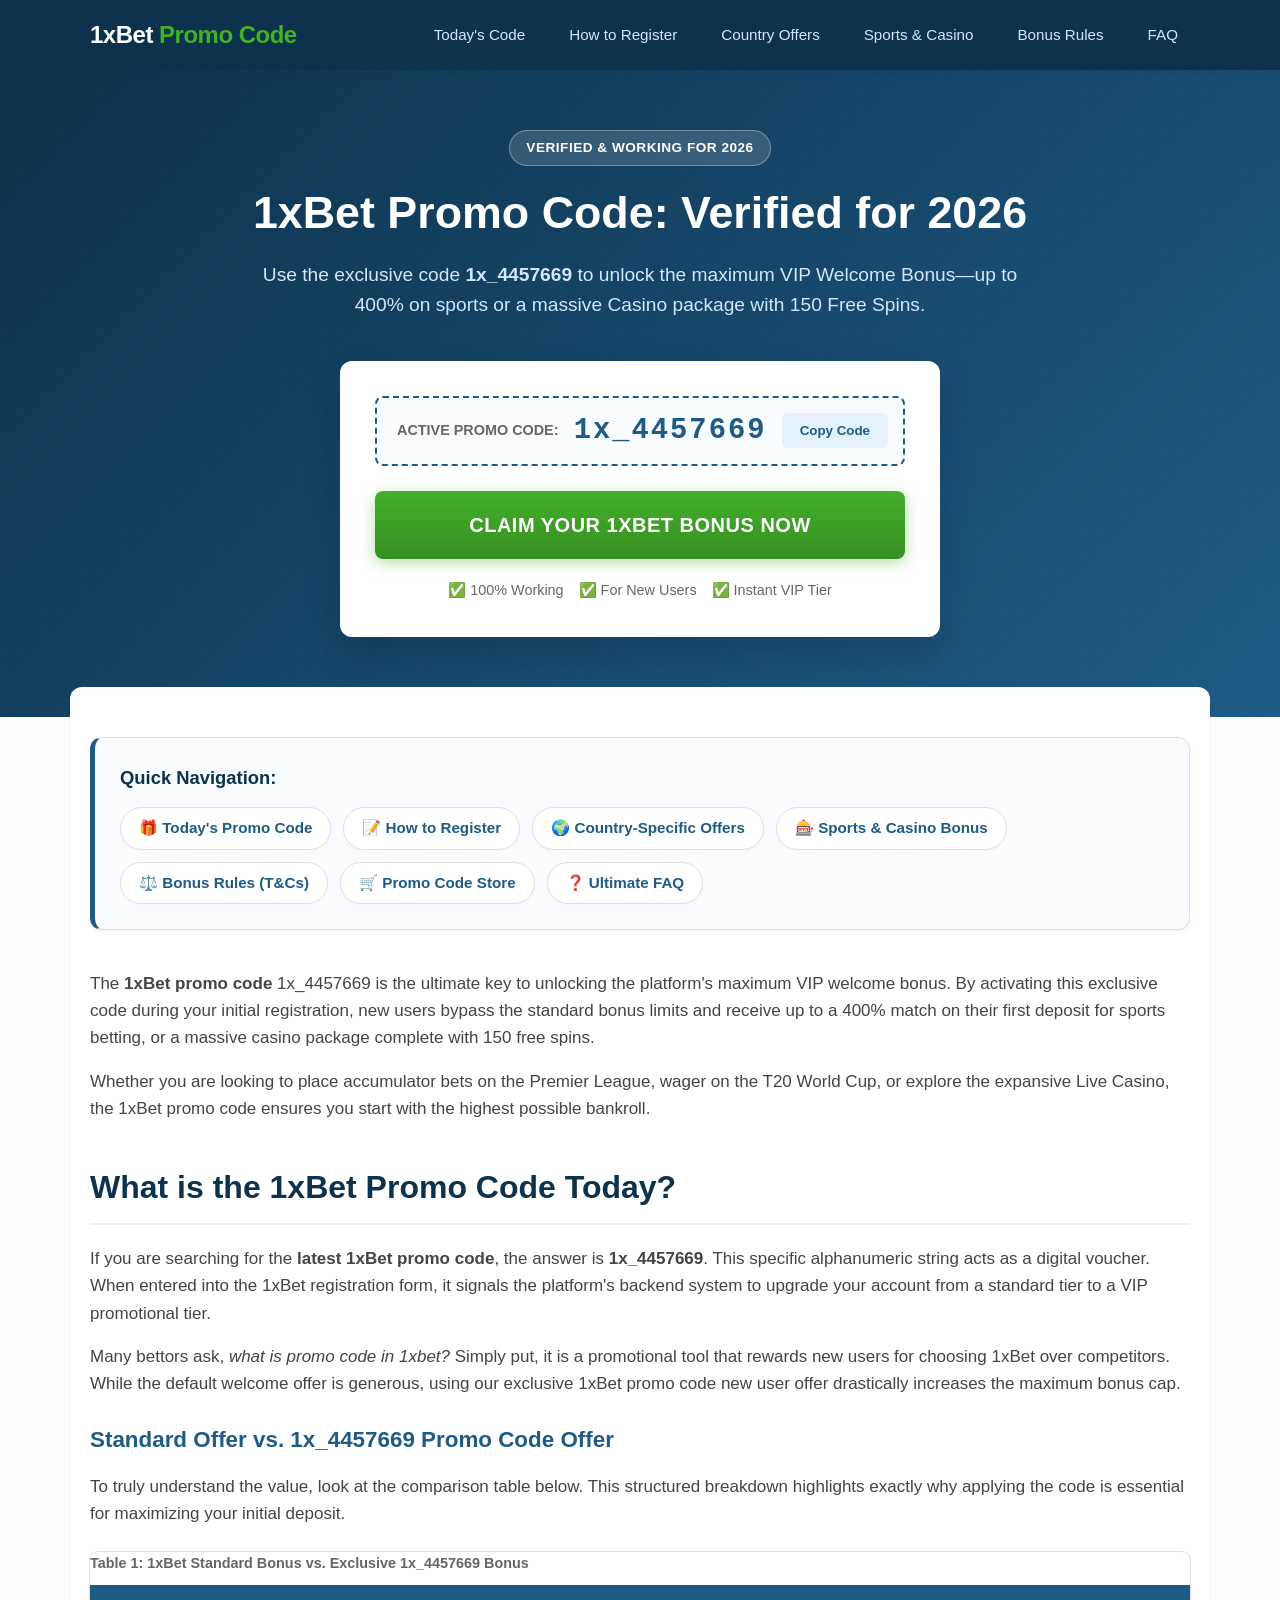
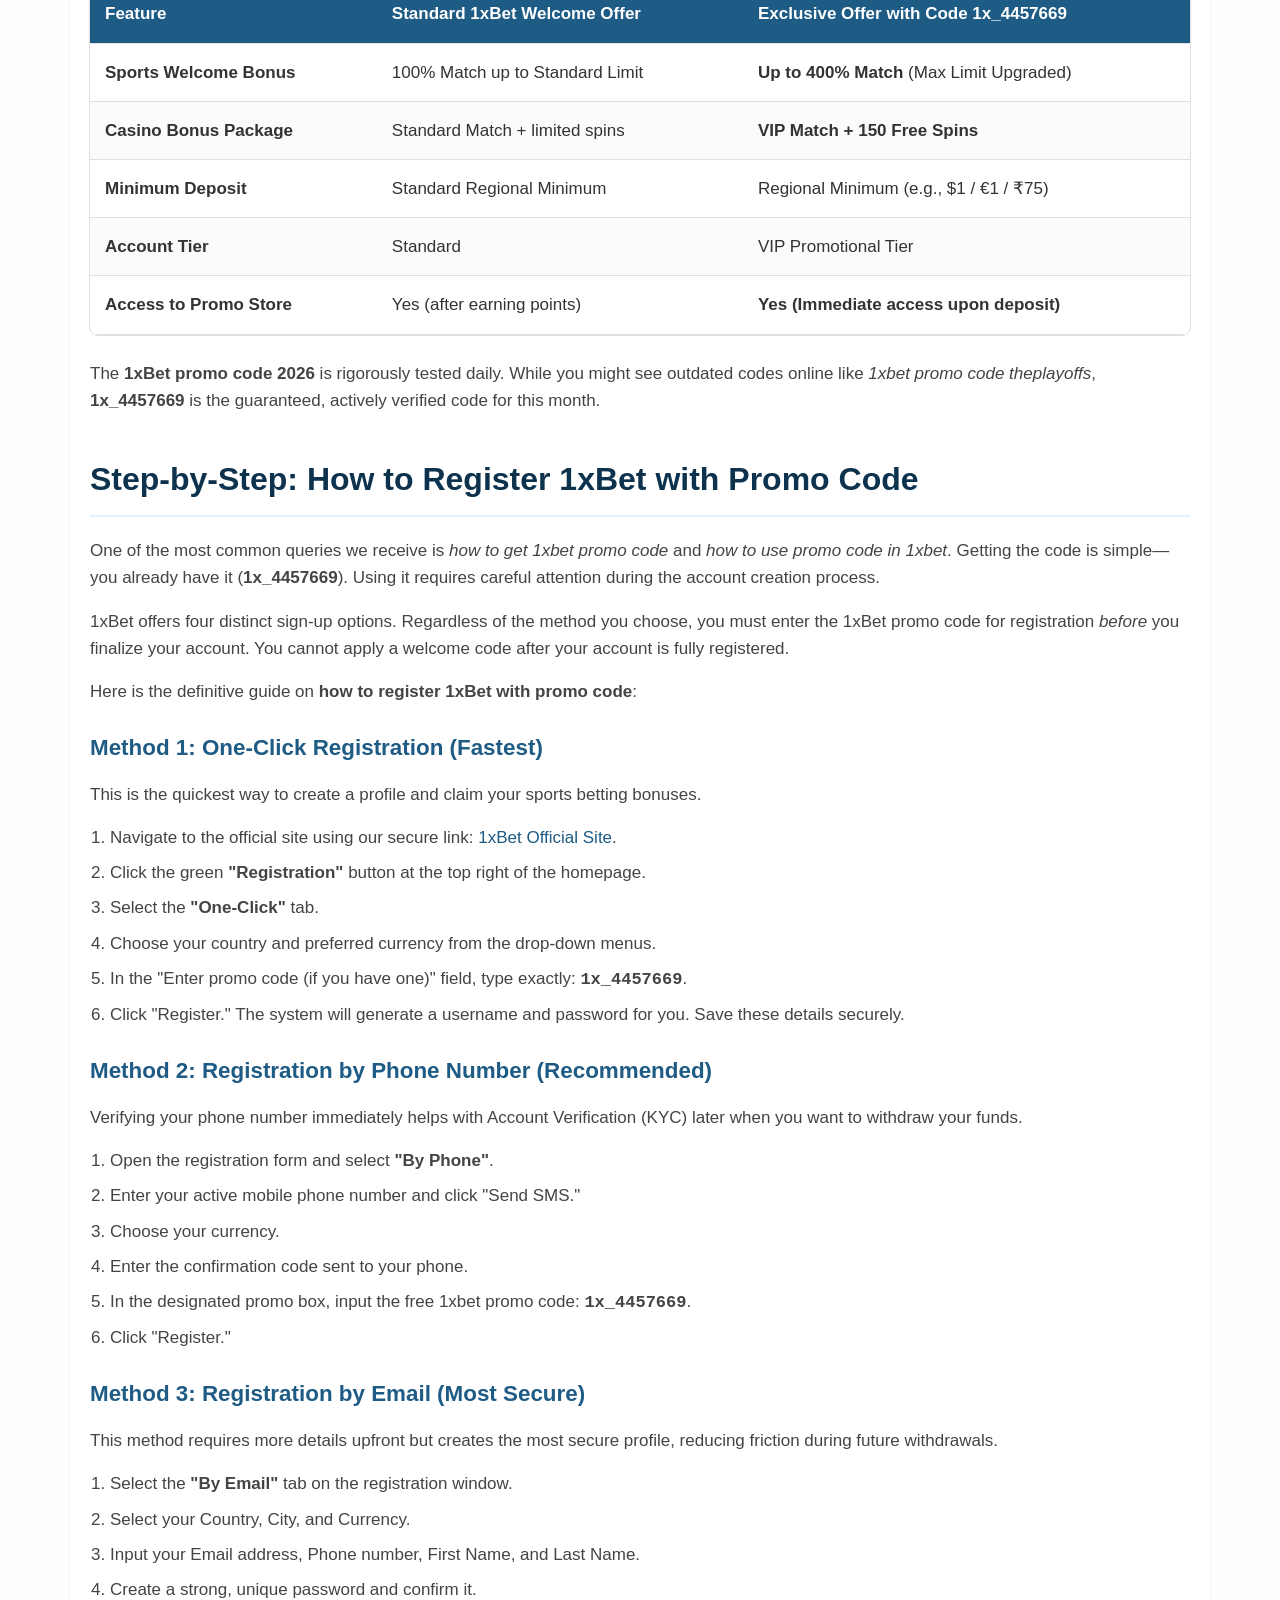
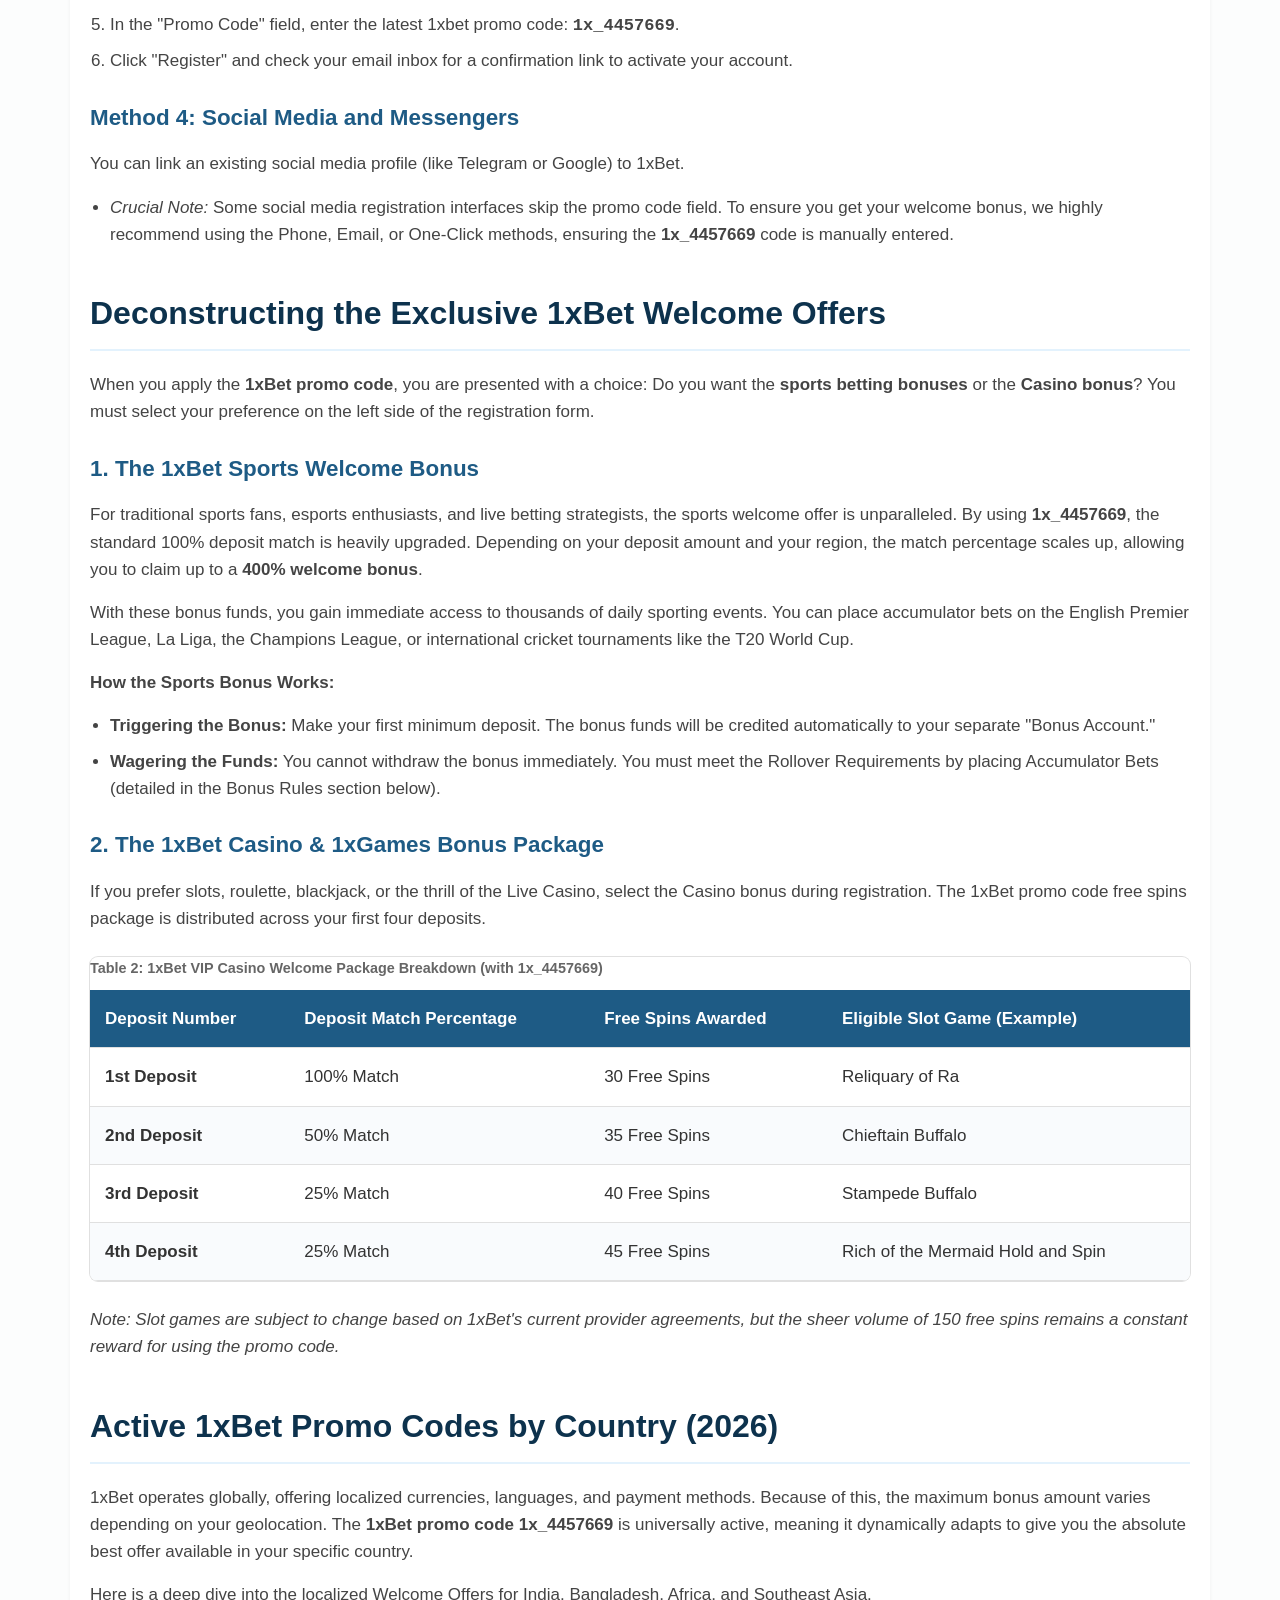
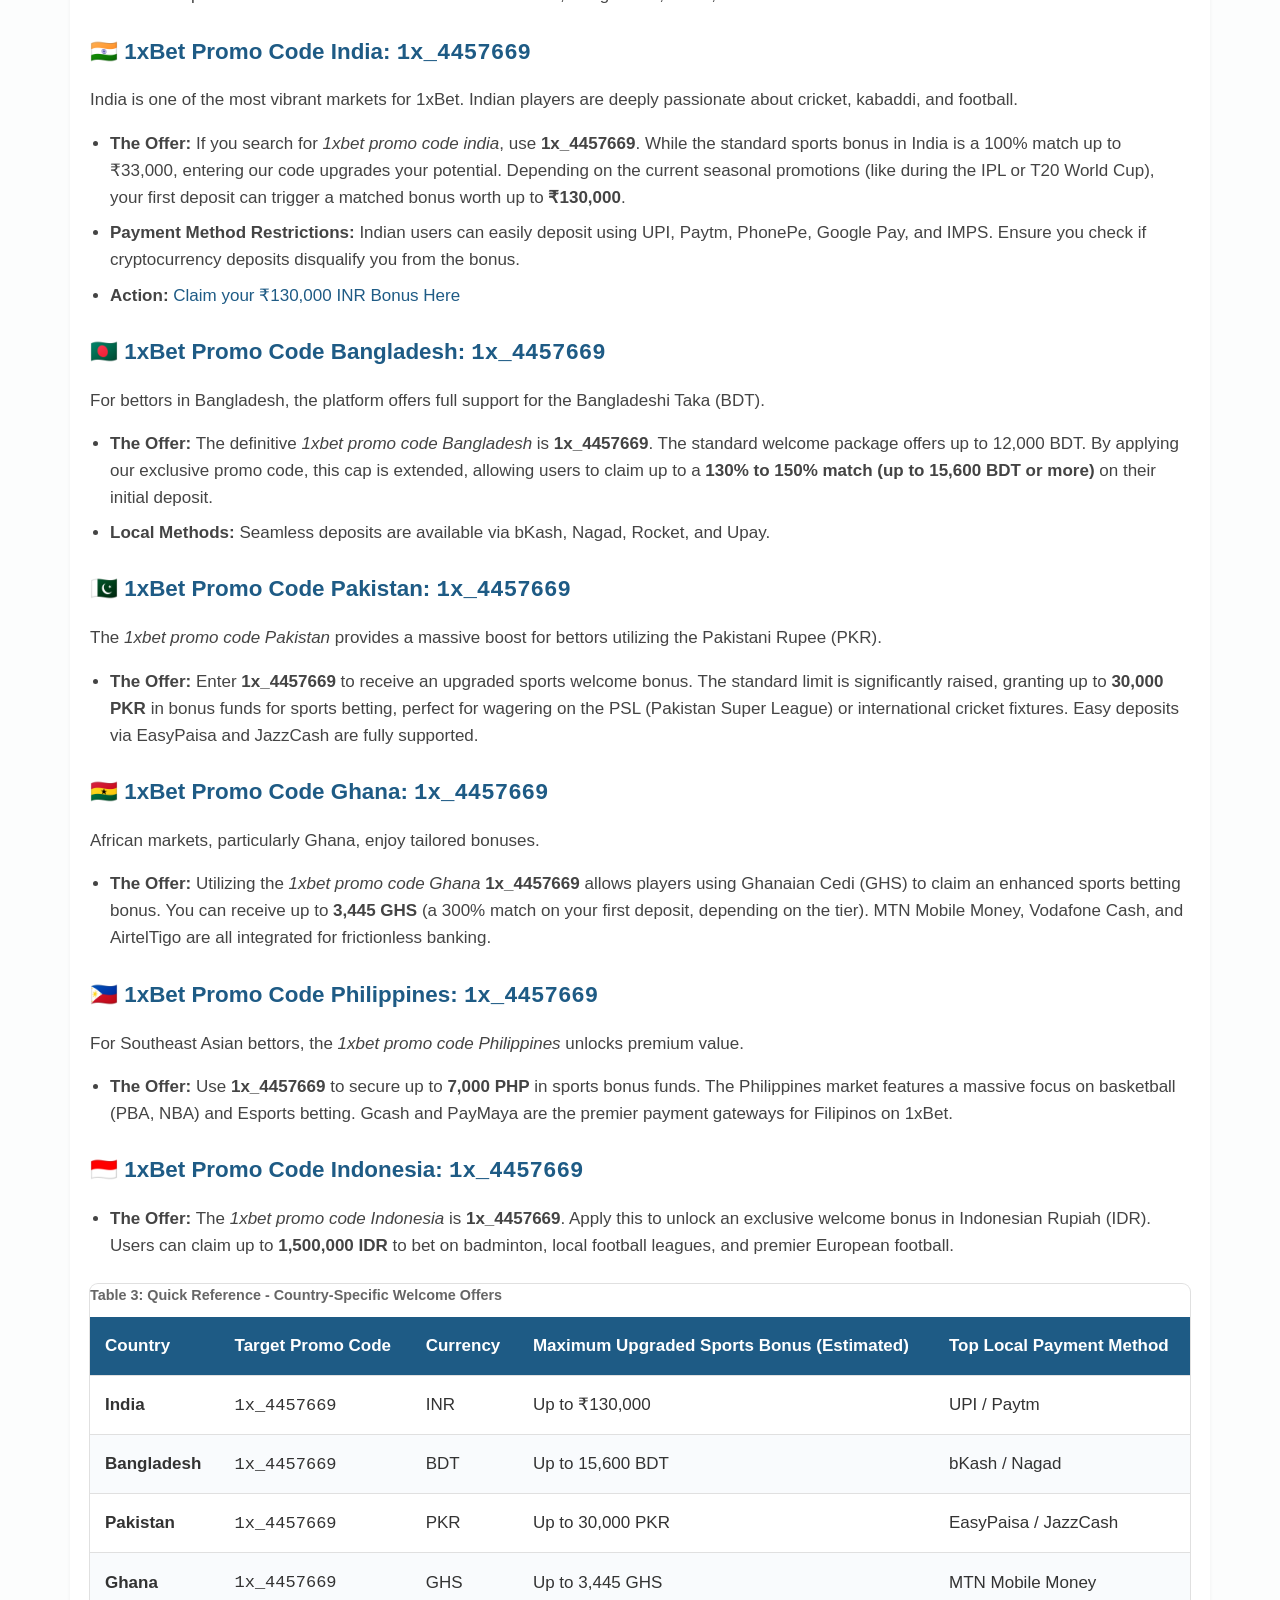
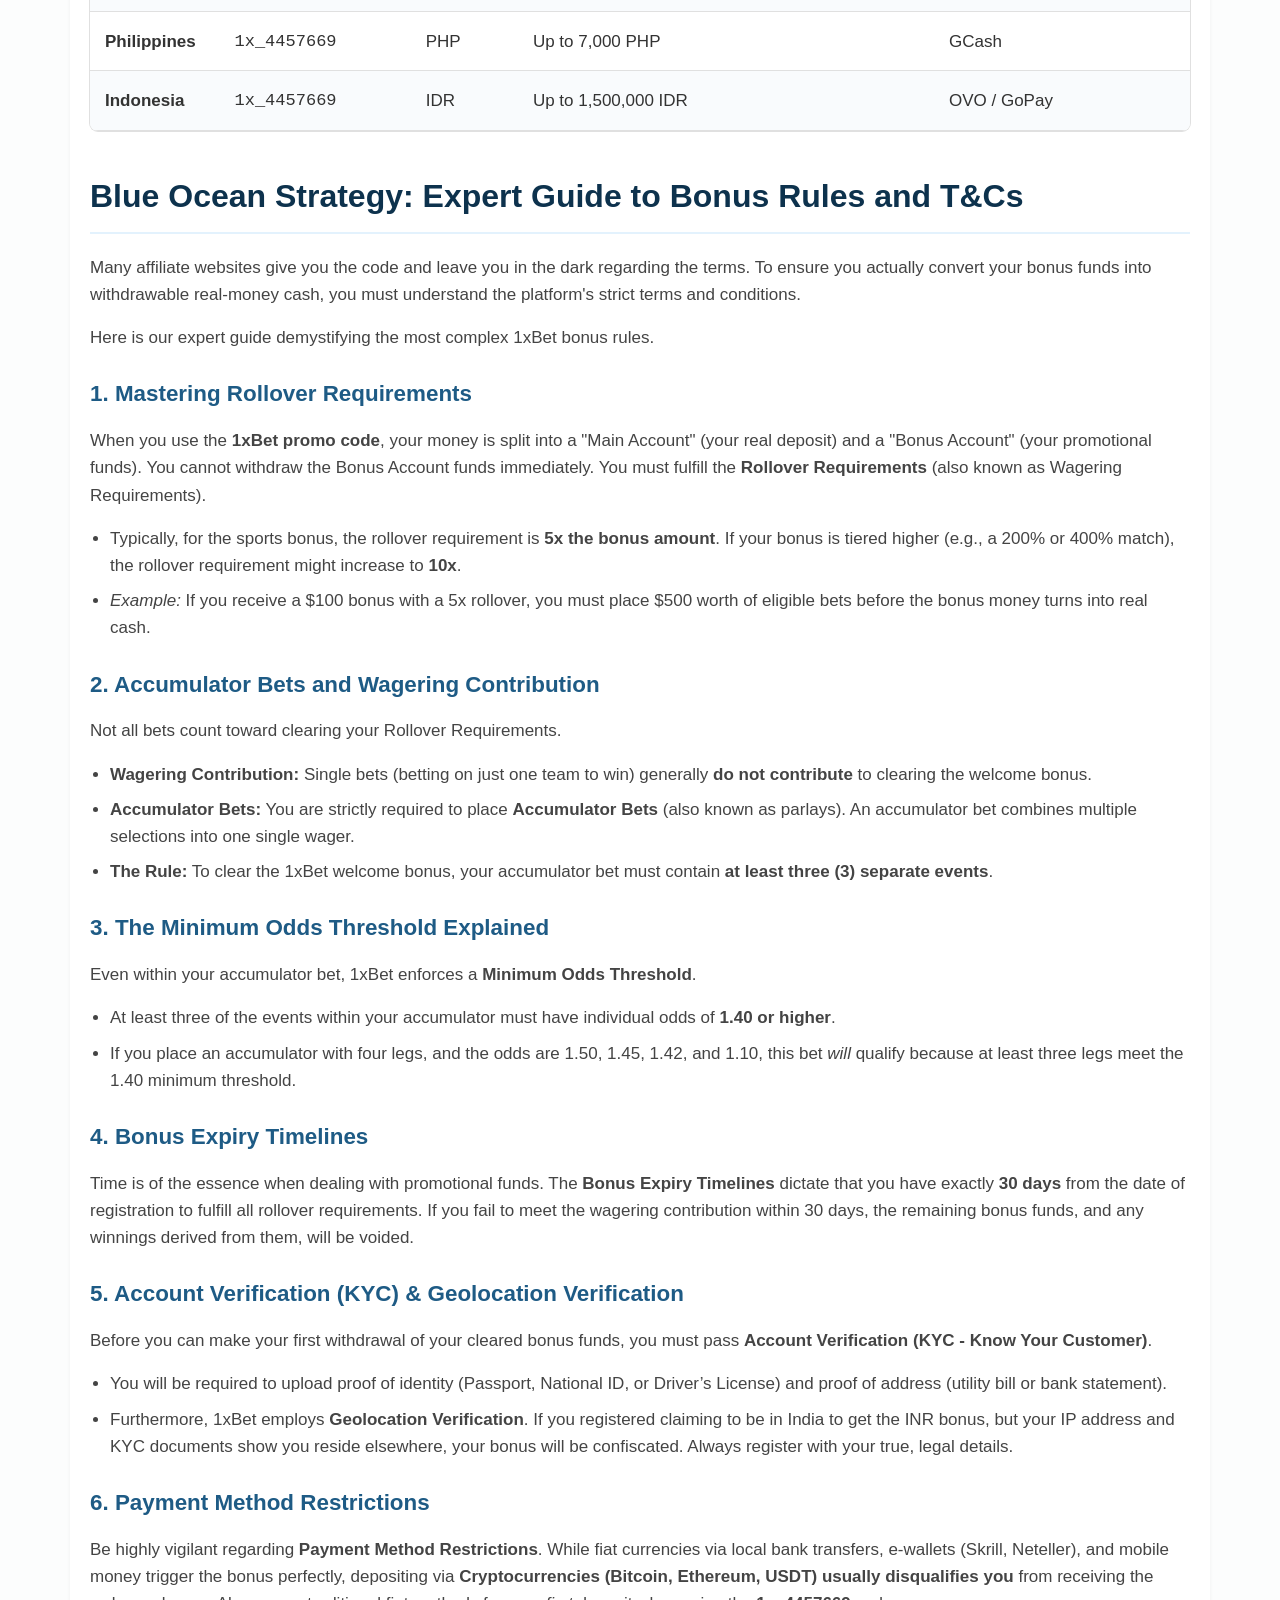
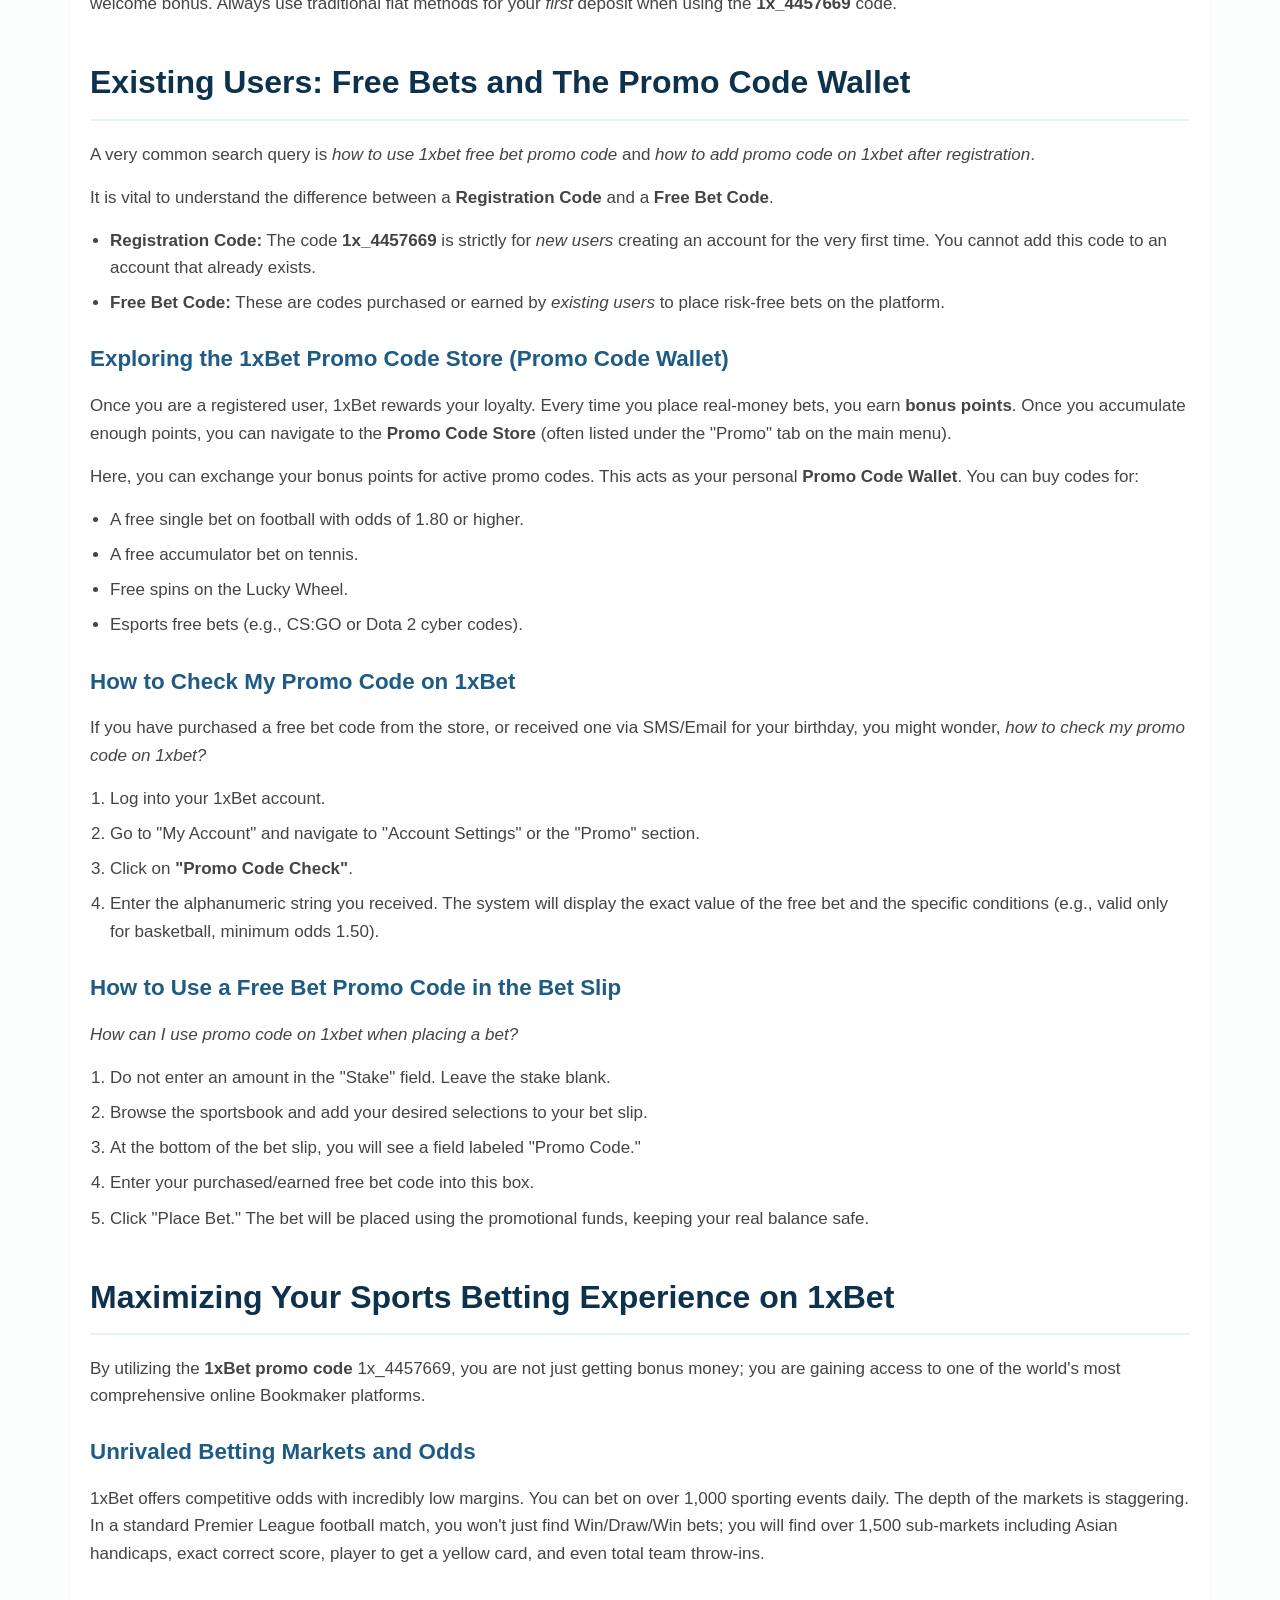
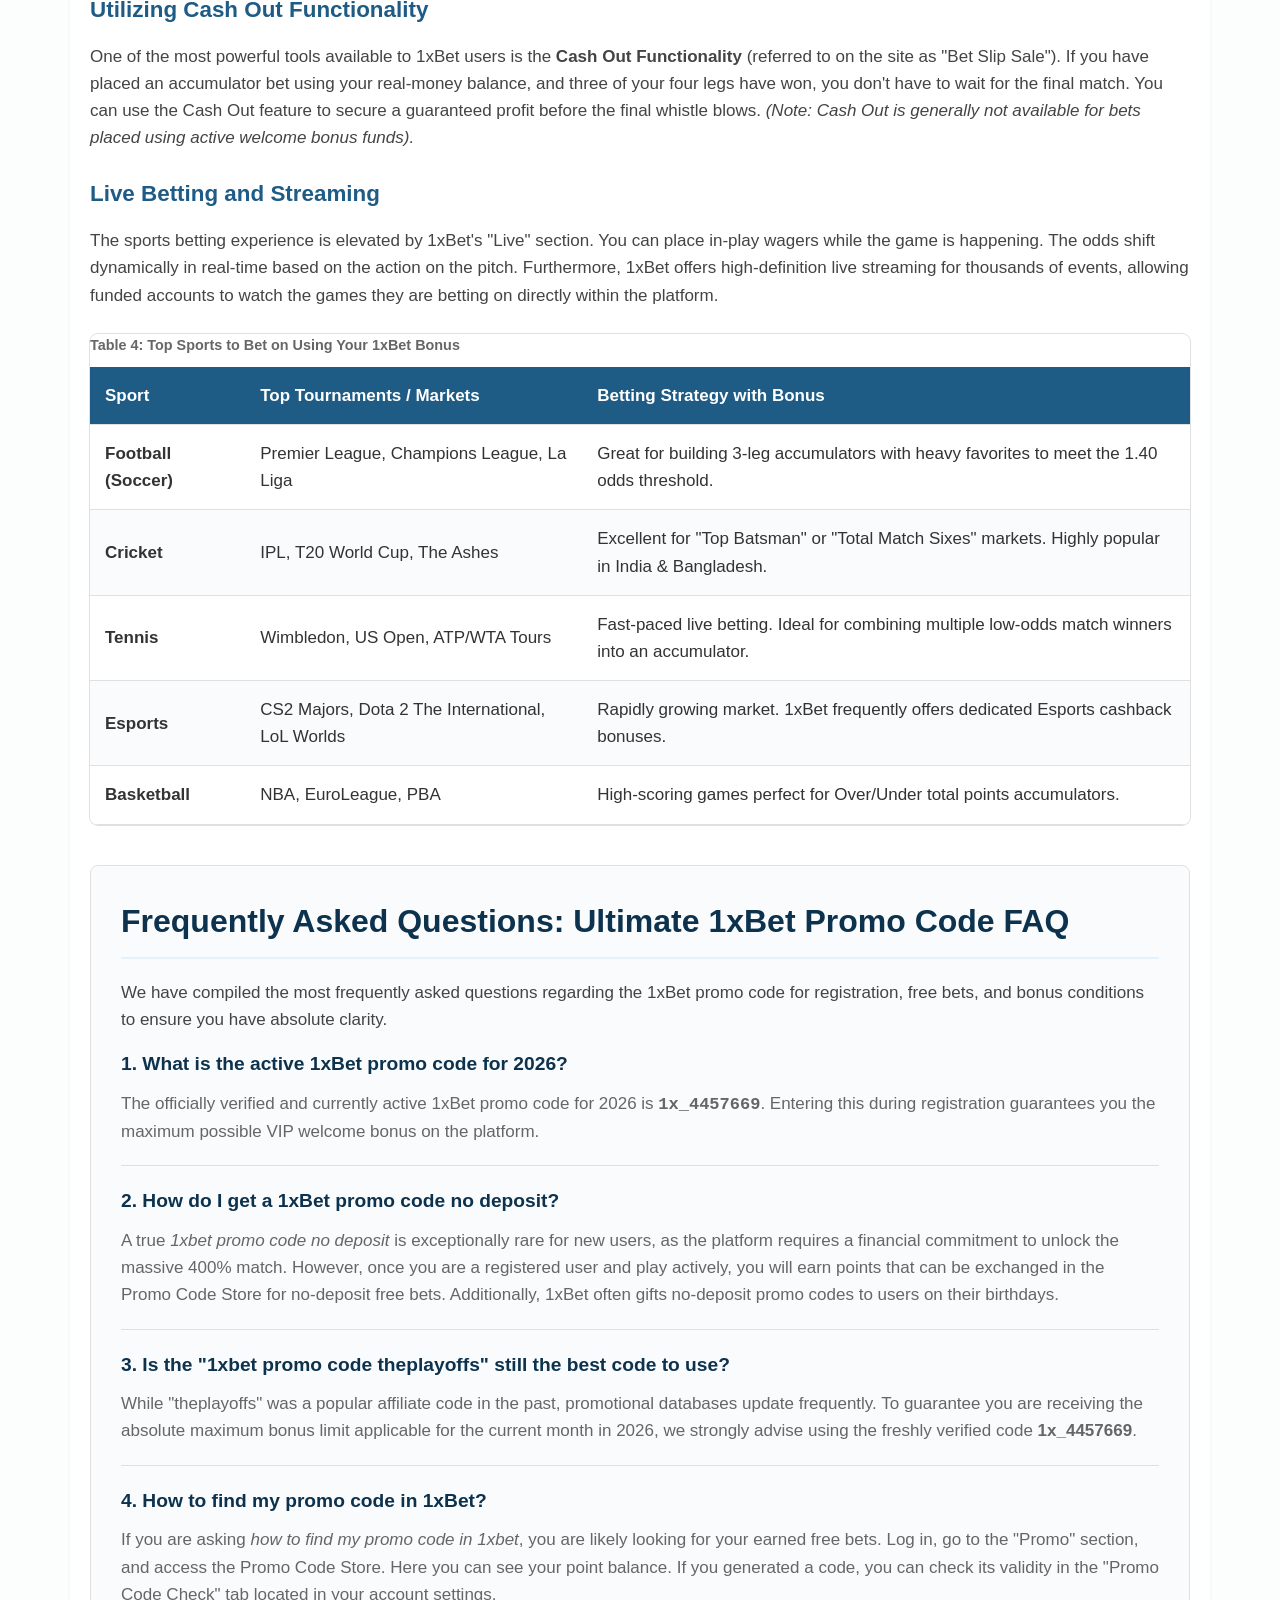
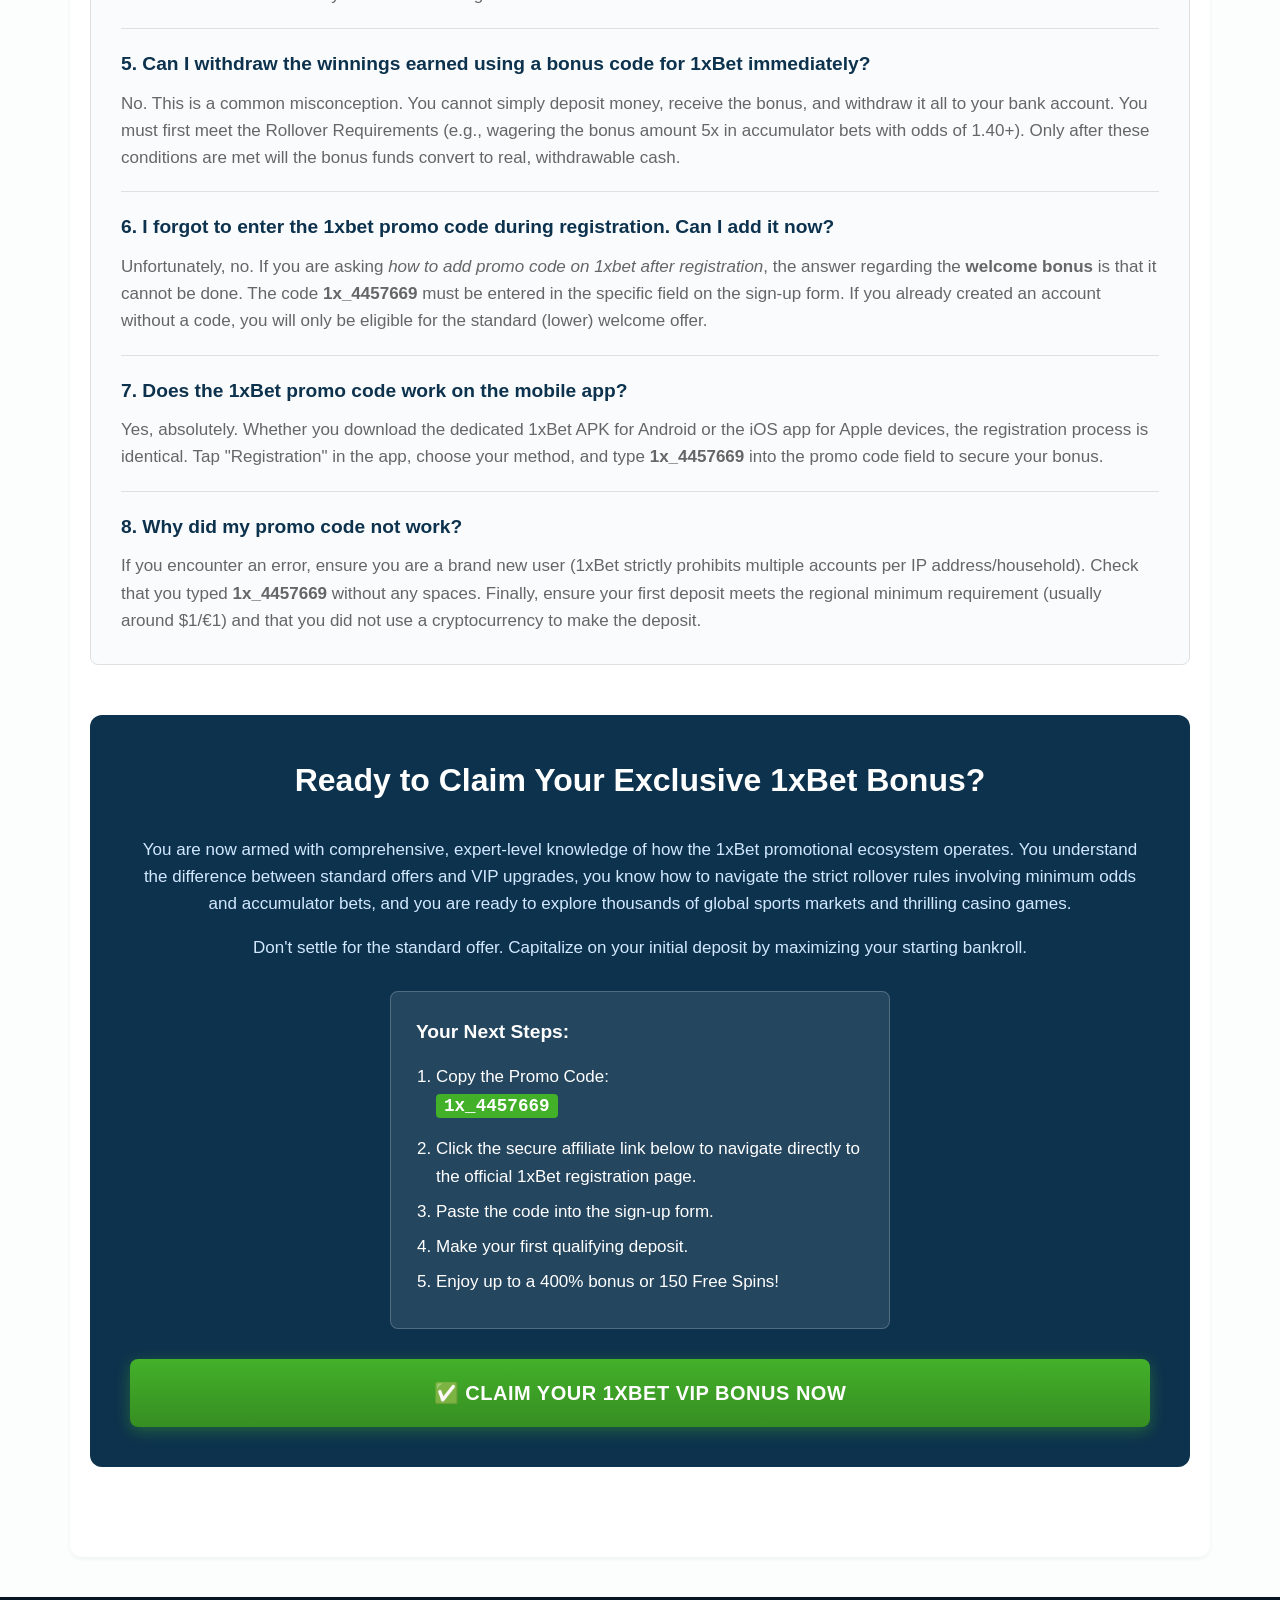
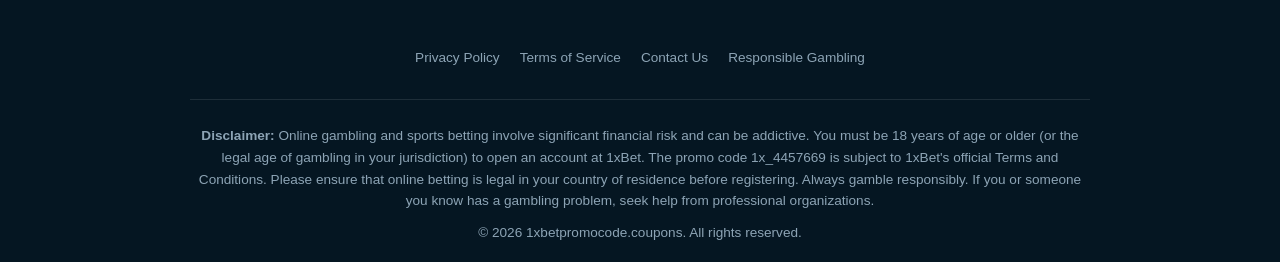
==== index.html @ 717c23b3 "Update index.html" ====
<!DOCTYPE html>
<html lang="en">
<head>
    <meta charset="UTF-8">
    <meta name="viewport" content="width=device-width, initial-scale=1.0">
    <title>1xBet Promo Code 2026: Use 1x_4457669 for Exclusive 400% Welcome Bonus</title>
    <meta name="description" content="Activate the official 1xBet promo code 1x_4457669 for a guaranteed VIP welcome bonus in 2026. Get up to a 400% match on sports betting and 150 free spins for casino. Learn how to register and claim your free bets today!">
    <link rel="canonical" href="https://1xbetpromocode.coupons/">
    <link rel="icon" type="image/png" sizes="96x96" href="/1x-favicon.png">
    <!-- Link to external stylesheet (You will generate this in the next prompt) -->
    <link rel="stylesheet" href="style.css">
</head>
<body>

    <!-- STICKY HEADER FOR SITELINKS SEO -->
		<header id="site-header" class="header">
			<div class="container header-container">
				<div class="logo">
					<a href="/">1xBet<span> Promo Code</span></a>
				</div>
				
				<!-- Hamburger Menu Button -->
				<button class="menu-toggle" id="mobile-menu-btn" aria-label="Toggle navigation" aria-expanded="false">
					<span class="hamburger"></span>
				</button>

				<nav id="primary-nav" class="main-nav" aria-label="Primary Navigation">
					<ul class="nav-links" id="nav-links">
						<li><a href="#todays-promo-code">Today's Code</a></li>
						<li><a href="#how-to-register">How to Register</a></li>
						<li><a href="#country-offers">Country Offers</a></li>
						<li><a href="#bonus-breakdown">Sports & Casino</a></li>
						<li><a href="#bonus-rules">Bonus Rules</a></li>
						<li><a href="#faq">FAQ</a></li>
					</ul>
				</nav>
			</div>
		</header>

    <main id="main-content">
        
        <!-- HIGH CONVERTING HERO SECTION -->
        <section id="hero" class="hero-section">
            <div class="container hero-container">
                <div class="hero-content">
                    <span class="trust-badge">Verified & Working for 2026</span>
                    <h1 class="hero-title">1xBet Promo Code: Verified for 2026</h1>
                    <p class="hero-subtitle">Use the exclusive code <strong>1x_4457669</strong> to unlock the maximum VIP Welcome Bonus—up to 400% on sports or a massive Casino package with 150 Free Spins.</p>
                    
                    <div class="conversion-box">
                        <div class="promo-code-display">
                            <span class="code-label">Active Promo Code:</span>
                            <strong id="promoCode" class="the-code">1x_4457669</strong>
                            <button id="copyBtn" class="copy-btn" aria-label="Copy promo code to clipboard">Copy Code</button>
                        </div>
                        
                        <a href="https://refpa14435.com/L?tag=d_5352384m_1599c_&site=5352384&ad=1599" target="_blank" rel="sponsored nofollow noopener" class="primary-cta">
                            Claim Your 1xBet Bonus Now
                        </a>
                        
                        <div class="trust-signals">
                            <span>✅ 100% Working</span>
                            <span>✅ For New Users</span>
                            <span>✅ Instant VIP Tier</span>
                        </div>
                    </div>
                </div>
            </div>
        </section>

        <!-- MAIN ARTICLE WRAPPER (FULL 4000+ WORD CONTENT) -->
        <article class="main-article container">
            
            <div class="quick-nav-box">
			<strong class="quick-nav-title">Quick Navigation:</strong>
			<div class="quick-nav-links">
				<a href="#todays-promo-code">🎁 Today's Promo Code</a>
				<a href="#how-to-register">📝 How to Register</a>
				<a href="#country-offers">🌍 Country-Specific Offers</a>
				<a href="#bonus-breakdown">🎰 Sports & Casino Bonus</a>
				<a href="#bonus-rules">⚖️ Bonus Rules (T&Cs)</a>
				<a href="#promo-store">🛒 Promo Code Store</a>
				<a href="#faq">❓ Ultimate FAQ</a>
			</div>
		</div>

            <section class="content-section">
                <p>The <strong>1xBet promo code</strong> 1x_4457669 is the ultimate key to unlocking the platform's maximum VIP welcome bonus. By activating this exclusive code during your initial registration, new users bypass the standard bonus limits and receive up to a 400% match on their first deposit for sports betting, or a massive casino package complete with 150 free spins.</p>
                <p>Whether you are looking to place accumulator bets on the Premier League, wager on the T20 World Cup, or explore the expansive Live Casino, the 1xBet promo code ensures you start with the highest possible bankroll.</p>
            </section>

            <section id="todays-promo-code" class="content-section">
                <h2>What is the 1xBet Promo Code Today?</h2>
                <p>If you are searching for the <strong>latest 1xBet promo code</strong>, the answer is <strong>1x_4457669</strong>. This specific alphanumeric string acts as a digital voucher. When entered into the 1xBet registration form, it signals the platform's backend system to upgrade your account from a standard tier to a VIP promotional tier.</p>
                <p>Many bettors ask, <em>what is promo code in 1xbet?</em> Simply put, it is a promotional tool that rewards new users for choosing 1xBet over competitors. While the default welcome offer is generous, using our exclusive 1xBet promo code new user offer drastically increases the maximum bonus cap.</p>

                <h3>Standard Offer vs. 1x_4457669 Promo Code Offer</h3>
                <p>To truly understand the value, look at the comparison table below. This structured breakdown highlights exactly why applying the code is essential for maximizing your initial deposit.</p>

                <div class="table-responsive">
                    <table class="seo-table">
                        <caption>Table 1: 1xBet Standard Bonus vs. Exclusive 1x_4457669 Bonus</caption>
                        <thead>
                            <tr>
                                <th scope="col">Feature</th>
                                <th scope="col">Standard 1xBet Welcome Offer</th>
                                <th scope="col">Exclusive Offer with Code <strong>1x_4457669</strong></th>
                            </tr>
                        </thead>
                        <tbody>
                            <tr>
                                <td><strong>Sports Welcome Bonus</strong></td>
                                <td>100% Match up to Standard Limit</td>
                                <td><strong>Up to 400% Match</strong> (Max Limit Upgraded)</td>
                            </tr>
                            <tr>
                                <td><strong>Casino Bonus Package</strong></td>
                                <td>Standard Match + limited spins</td>
                                <td><strong>VIP Match + 150 Free Spins</strong></td>
                            </tr>
                            <tr>
                                <td><strong>Minimum Deposit</strong></td>
                                <td>Standard Regional Minimum</td>
                                <td>Regional Minimum (e.g., $1 / €1 / ₹75)</td>
                            </tr>
                            <tr>
                                <td><strong>Account Tier</strong></td>
                                <td>Standard</td>
                                <td>VIP Promotional Tier</td>
                            </tr>
                            <tr>
                                <td><strong>Access to Promo Store</strong></td>
                                <td>Yes (after earning points)</td>
                                <td><strong>Yes (Immediate access upon deposit)</strong></td>
                            </tr>
                        </tbody>
                    </table>
                </div>

                <p>The <strong>1xBet promo code 2026</strong> is rigorously tested daily. While you might see outdated codes online like <em>1xbet promo code theplayoffs</em>, <strong>1x_4457669</strong> is the guaranteed, actively verified code for this month.</p>
            </section>

            <section id="how-to-register" class="content-section">
                <h2>Step-by-Step: How to Register 1xBet with Promo Code</h2>
                <p>One of the most common queries we receive is <em>how to get 1xbet promo code</em> and <em>how to use promo code in 1xbet</em>. Getting the code is simple—you already have it (<strong>1x_4457669</strong>). Using it requires careful attention during the account creation process.</p>
                <p>1xBet offers four distinct sign-up options. Regardless of the method you choose, you must enter the 1xBet promo code for registration <em>before</em> you finalize your account. You cannot apply a welcome code after your account is fully registered.</p>
                <p>Here is the definitive guide on <strong>how to register 1xBet with promo code</strong>:</p>

                <h3>Method 1: One-Click Registration (Fastest)</h3>
                <p>This is the quickest way to create a profile and claim your sports betting bonuses.</p>
                <ol class="step-list">
                    <li>Navigate to the official site using our secure link: <a href="https://refpa14435.com/L?tag=d_5352384m_1599c_&site=5352384&ad=1599" target="_blank" rel="sponsored nofollow noopener">1xBet Official Site</a>.</li>
                    <li>Click the green <strong>"Registration"</strong> button at the top right of the homepage.</li>
                    <li>Select the <strong>"One-Click"</strong> tab.</li>
                    <li>Choose your country and preferred currency from the drop-down menus.</li>
                    <li>In the "Enter promo code (if you have one)" field, type exactly: <strong><code>1x_4457669</code></strong>.</li>
                    <li>Click "Register." The system will generate a username and password for you. Save these details securely.</li>
                </ol>

                <h3>Method 2: Registration by Phone Number (Recommended)</h3>
                <p>Verifying your phone number immediately helps with Account Verification (KYC) later when you want to withdraw your funds.</p>
                <ol class="step-list">
                    <li>Open the registration form and select <strong>"By Phone"</strong>.</li>
                    <li>Enter your active mobile phone number and click "Send SMS."</li>
                    <li>Choose your currency.</li>
                    <li>Enter the confirmation code sent to your phone.</li>
                    <li>In the designated promo box, input the free 1xbet promo code: <strong><code>1x_4457669</code></strong>.</li>
                    <li>Click "Register."</li>
                </ol>

                <h3>Method 3: Registration by Email (Most Secure)</h3>
                <p>This method requires more details upfront but creates the most secure profile, reducing friction during future withdrawals.</p>
                <ol class="step-list">
                    <li>Select the <strong>"By Email"</strong> tab on the registration window.</li>
                    <li>Select your Country, City, and Currency.</li>
                    <li>Input your Email address, Phone number, First Name, and Last Name.</li>
                    <li>Create a strong, unique password and confirm it.</li>
                    <li>In the "Promo Code" field, enter the latest 1xbet promo code: <strong><code>1x_4457669</code></strong>.</li>
                    <li>Click "Register" and check your email inbox for a confirmation link to activate your account.</li>
                </ol>

                <h3>Method 4: Social Media and Messengers</h3>
                <p>You can link an existing social media profile (like Telegram or Google) to 1xBet.</p>
                <ul>
                    <li><em>Crucial Note:</em> Some social media registration interfaces skip the promo code field. To ensure you get your welcome bonus, we highly recommend using the Phone, Email, or One-Click methods, ensuring the <strong>1x_4457669</strong> code is manually entered.</li>
                </ul>
            </section>

            <section id="bonus-breakdown" class="content-section">
                <h2>Deconstructing the Exclusive 1xBet Welcome Offers</h2>
                <p>When you apply the <strong>1xBet promo code</strong>, you are presented with a choice: Do you want the <strong>sports betting bonuses</strong> or the <strong>Casino bonus</strong>? You must select your preference on the left side of the registration form.</p>

                <h3>1. The 1xBet Sports Welcome Bonus</h3>
                <p>For traditional sports fans, esports enthusiasts, and live betting strategists, the sports welcome offer is unparalleled. By using <strong>1x_4457669</strong>, the standard 100% deposit match is heavily upgraded. Depending on your deposit amount and your region, the match percentage scales up, allowing you to claim up to a <strong>400% welcome bonus</strong>.</p>
                <p>With these bonus funds, you gain immediate access to thousands of daily sporting events. You can place accumulator bets on the English Premier League, La Liga, the Champions League, or international cricket tournaments like the T20 World Cup.</p>
                
                <p><strong>How the Sports Bonus Works:</strong></p>
                <ul>
                    <li><strong>Triggering the Bonus:</strong> Make your first minimum deposit. The bonus funds will be credited automatically to your separate "Bonus Account."</li>
                    <li><strong>Wagering the Funds:</strong> You cannot withdraw the bonus immediately. You must meet the Rollover Requirements by placing Accumulator Bets (detailed in the Bonus Rules section below).</li>
                </ul>

                <h3>2. The 1xBet Casino & 1xGames Bonus Package</h3>
                <p>If you prefer slots, roulette, blackjack, or the thrill of the Live Casino, select the Casino bonus during registration. The 1xBet promo code free spins package is distributed across your first four deposits.</p>

                <div class="table-responsive">
                    <table class="seo-table">
                        <caption>Table 2: 1xBet VIP Casino Welcome Package Breakdown (with 1x_4457669)</caption>
                        <thead>
                            <tr>
                                <th scope="col">Deposit Number</th>
                                <th scope="col">Deposit Match Percentage</th>
                                <th scope="col">Free Spins Awarded</th>
                                <th scope="col">Eligible Slot Game (Example)</th>
                            </tr>
                        </thead>
                        <tbody>
                            <tr>
                                <td><strong>1st Deposit</strong></td>
                                <td>100% Match</td>
                                <td>30 Free Spins</td>
                                <td>Reliquary of Ra</td>
                            </tr>
                            <tr>
                                <td><strong>2nd Deposit</strong></td>
                                <td>50% Match</td>
                                <td>35 Free Spins</td>
                                <td>Chieftain Buffalo</td>
                            </tr>
                            <tr>
                                <td><strong>3rd Deposit</strong></td>
                                <td>25% Match</td>
                                <td>40 Free Spins</td>
                                <td>Stampede Buffalo</td>
                            </tr>
                            <tr>
                                <td><strong>4th Deposit</strong></td>
                                <td>25% Match</td>
                                <td>45 Free Spins</td>
                                <td>Rich of the Mermaid Hold and Spin</td>
                            </tr>
                        </tbody>
                    </table>
                </div>
                <p><em>Note: Slot games are subject to change based on 1xBet's current provider agreements, but the sheer volume of 150 free spins remains a constant reward for using the promo code.</em></p>
            </section>

            <section id="country-offers" class="content-section">
                <h2>Active 1xBet Promo Codes by Country (2026)</h2>
                <p>1xBet operates globally, offering localized currencies, languages, and payment methods. Because of this, the maximum bonus amount varies depending on your geolocation. The <strong>1xBet promo code</strong> <strong>1x_4457669</strong> is universally active, meaning it dynamically adapts to give you the absolute best offer available in your specific country.</p>
                <p>Here is a deep dive into the localized Welcome Offers for India, Bangladesh, Africa, and Southeast Asia.</p>

                <h3>🇮🇳 1xBet Promo Code India: <code>1x_4457669</code></h3>
                <p>India is one of the most vibrant markets for 1xBet. Indian players are deeply passionate about cricket, kabaddi, and football.</p>
                <ul>
                    <li><strong>The Offer:</strong> If you search for <em>1xbet promo code india</em>, use <strong>1x_4457669</strong>. While the standard sports bonus in India is a 100% match up to ₹33,000, entering our code upgrades your potential. Depending on the current seasonal promotions (like during the IPL or T20 World Cup), your first deposit can trigger a matched bonus worth up to <strong>₹130,000</strong>.</li>
                    <li><strong>Payment Method Restrictions:</strong> Indian users can easily deposit using UPI, Paytm, PhonePe, Google Pay, and IMPS. Ensure you check if cryptocurrency deposits disqualify you from the bonus.</li>
                    <li><strong>Action:</strong> <a href="https://refpa14435.com/L?tag=d_5352384m_1599c_&site=5352384&ad=1599" target="_blank" rel="sponsored nofollow noopener">Claim your ₹130,000 INR Bonus Here</a></li>
                </ul>

                <h3>🇧🇩 1xBet Promo Code Bangladesh: <code>1x_4457669</code></h3>
                <p>For bettors in Bangladesh, the platform offers full support for the Bangladeshi Taka (BDT).</p>
                <ul>
                    <li><strong>The Offer:</strong> The definitive <em>1xbet promo code Bangladesh</em> is <strong>1x_4457669</strong>. The standard welcome package offers up to 12,000 BDT. By applying our exclusive promo code, this cap is extended, allowing users to claim up to a <strong>130% to 150% match (up to 15,600 BDT or more)</strong> on their initial deposit.</li>
                    <li><strong>Local Methods:</strong> Seamless deposits are available via bKash, Nagad, Rocket, and Upay.</li>
                </ul>

                <h3>🇵🇰 1xBet Promo Code Pakistan: <code>1x_4457669</code></h3>
                <p>The <em>1xbet promo code Pakistan</em> provides a massive boost for bettors utilizing the Pakistani Rupee (PKR).</p>
                <ul>
                    <li><strong>The Offer:</strong> Enter <strong>1x_4457669</strong> to receive an upgraded sports welcome bonus. The standard limit is significantly raised, granting up to <strong>30,000 PKR</strong> in bonus funds for sports betting, perfect for wagering on the PSL (Pakistan Super League) or international cricket fixtures. Easy deposits via EasyPaisa and JazzCash are fully supported.</li>
                </ul>

                <h3>🇬🇭 1xBet Promo Code Ghana: <code>1x_4457669</code></h3>
                <p>African markets, particularly Ghana, enjoy tailored bonuses.</p>
                <ul>
                    <li><strong>The Offer:</strong> Utilizing the <em>1xbet promo code Ghana</em> <strong>1x_4457669</strong> allows players using Ghanaian Cedi (GHS) to claim an enhanced sports betting bonus. You can receive up to <strong>3,445 GHS</strong> (a 300% match on your first deposit, depending on the tier). MTN Mobile Money, Vodafone Cash, and AirtelTigo are all integrated for frictionless banking.</li>
                </ul>

                <h3>🇵🇭 1xBet Promo Code Philippines: <code>1x_4457669</code></h3>
                <p>For Southeast Asian bettors, the <em>1xbet promo code Philippines</em> unlocks premium value.</p>
                <ul>
                    <li><strong>The Offer:</strong> Use <strong>1x_4457669</strong> to secure up to <strong>7,000 PHP</strong> in sports bonus funds. The Philippines market features a massive focus on basketball (PBA, NBA) and Esports betting. Gcash and PayMaya are the premier payment gateways for Filipinos on 1xBet.</li>
                </ul>

                <h3>🇮🇩 1xBet Promo Code Indonesia: <code>1x_4457669</code></h3>
                <ul>
                    <li><strong>The Offer:</strong> The <em>1xbet promo code Indonesia</em> is <strong>1x_4457669</strong>. Apply this to unlock an exclusive welcome bonus in Indonesian Rupiah (IDR). Users can claim up to <strong>1,500,000 IDR</strong> to bet on badminton, local football leagues, and premier European football.</li>
                </ul>

                <div class="table-responsive">
                    <table class="seo-table">
                        <caption>Table 3: Quick Reference - Country-Specific Welcome Offers</caption>
                        <thead>
                            <tr>
                                <th scope="col">Country</th>
                                <th scope="col">Target Promo Code</th>
                                <th scope="col">Currency</th>
                                <th scope="col">Maximum Upgraded Sports Bonus (Estimated)</th>
                                <th scope="col">Top Local Payment Method</th>
                            </tr>
                        </thead>
                        <tbody>
                            <tr>
                                <td><strong>India</strong></td>
                                <td><code>1x_4457669</code></td>
                                <td>INR</td>
                                <td>Up to ₹130,000</td>
                                <td>UPI / Paytm</td>
                            </tr>
                            <tr>
                                <td><strong>Bangladesh</strong></td>
                                <td><code>1x_4457669</code></td>
                                <td>BDT</td>
                                <td>Up to 15,600 BDT</td>
                                <td>bKash / Nagad</td>
                            </tr>
                            <tr>
                                <td><strong>Pakistan</strong></td>
                                <td><code>1x_4457669</code></td>
                                <td>PKR</td>
                                <td>Up to 30,000 PKR</td>
                                <td>EasyPaisa / JazzCash</td>
                            </tr>
                            <tr>
                                <td><strong>Ghana</strong></td>
                                <td><code>1x_4457669</code></td>
                                <td>GHS</td>
                                <td>Up to 3,445 GHS</td>
                                <td>MTN Mobile Money</td>
                            </tr>
                            <tr>
                                <td><strong>Philippines</strong></td>
                                <td><code>1x_4457669</code></td>
                                <td>PHP</td>
                                <td>Up to 7,000 PHP</td>
                                <td>GCash</td>
                            </tr>
                            <tr>
                                <td><strong>Indonesia</strong></td>
                                <td><code>1x_4457669</code></td>
                                <td>IDR</td>
                                <td>Up to 1,500,000 IDR</td>
                                <td>OVO / GoPay</td>
                            </tr>
                        </tbody>
                    </table>
                </div>
            </section>

            <section id="bonus-rules" class="content-section">
                <h2>Blue Ocean Strategy: Expert Guide to Bonus Rules and T&Cs</h2>
                <p>Many affiliate websites give you the code and leave you in the dark regarding the terms. To ensure you actually convert your bonus funds into withdrawable real-money cash, you must understand the platform's strict terms and conditions.</p>
                <p>Here is our expert guide demystifying the most complex 1xBet bonus rules.</p>

                <h3>1. Mastering Rollover Requirements</h3>
                <p>When you use the <strong>1xBet promo code</strong>, your money is split into a "Main Account" (your real deposit) and a "Bonus Account" (your promotional funds). You cannot withdraw the Bonus Account funds immediately. You must fulfill the <strong>Rollover Requirements</strong> (also known as Wagering Requirements).</p>
                <ul>
                    <li>Typically, for the sports bonus, the rollover requirement is <strong>5x the bonus amount</strong>. If your bonus is tiered higher (e.g., a 200% or 400% match), the rollover requirement might increase to <strong>10x</strong>.</li>
                    <li><em>Example:</em> If you receive a $100 bonus with a 5x rollover, you must place $500 worth of eligible bets before the bonus money turns into real cash.</li>
                </ul>

                <h3>2. Accumulator Bets and Wagering Contribution</h3>
                <p>Not all bets count toward clearing your Rollover Requirements.</p>
                <ul>
                    <li><strong>Wagering Contribution:</strong> Single bets (betting on just one team to win) generally <strong>do not contribute</strong> to clearing the welcome bonus.</li>
                    <li><strong>Accumulator Bets:</strong> You are strictly required to place <strong>Accumulator Bets</strong> (also known as parlays). An accumulator bet combines multiple selections into one single wager.</li>
                    <li><strong>The Rule:</strong> To clear the 1xBet welcome bonus, your accumulator bet must contain <strong>at least three (3) separate events</strong>.</li>
                </ul>

                <h3>3. The Minimum Odds Threshold Explained</h3>
                <p>Even within your accumulator bet, 1xBet enforces a <strong>Minimum Odds Threshold</strong>.</p>
                <ul>
                    <li>At least three of the events within your accumulator must have individual odds of <strong>1.40 or higher</strong>.</li>
                    <li>If you place an accumulator with four legs, and the odds are 1.50, 1.45, 1.42, and 1.10, this bet <em>will</em> qualify because at least three legs meet the 1.40 minimum threshold.</li>
                </ul>

                <h3>4. Bonus Expiry Timelines</h3>
                <p>Time is of the essence when dealing with promotional funds. The <strong>Bonus Expiry Timelines</strong> dictate that you have exactly <strong>30 days</strong> from the date of registration to fulfill all rollover requirements. If you fail to meet the wagering contribution within 30 days, the remaining bonus funds, and any winnings derived from them, will be voided.</p>

                <h3>5. Account Verification (KYC) & Geolocation Verification</h3>
                <p>Before you can make your first withdrawal of your cleared bonus funds, you must pass <strong>Account Verification (KYC - Know Your Customer)</strong>.</p>
                <ul>
                    <li>You will be required to upload proof of identity (Passport, National ID, or Driver’s License) and proof of address (utility bill or bank statement).</li>
                    <li>Furthermore, 1xBet employs <strong>Geolocation Verification</strong>. If you registered claiming to be in India to get the INR bonus, but your IP address and KYC documents show you reside elsewhere, your bonus will be confiscated. Always register with your true, legal details.</li>
                </ul>

                <h3>6. Payment Method Restrictions</h3>
                <p>Be highly vigilant regarding <strong>Payment Method Restrictions</strong>. While fiat currencies via local bank transfers, e-wallets (Skrill, Neteller), and mobile money trigger the bonus perfectly, depositing via <strong>Cryptocurrencies (Bitcoin, Ethereum, USDT) usually disqualifies you</strong> from receiving the welcome bonus. Always use traditional fiat methods for your <em>first</em> deposit when using the <strong>1x_4457669</strong> code.</p>
            </section>

            <section id="promo-store" class="content-section">
                <h2>Existing Users: Free Bets and The Promo Code Wallet</h2>
                <p>A very common search query is <em>how to use 1xbet free bet promo code</em> and <em>how to add promo code on 1xbet after registration</em>.</p>
                <p>It is vital to understand the difference between a <strong>Registration Code</strong> and a <strong>Free Bet Code</strong>.</p>
                <ul>
                    <li><strong>Registration Code:</strong> The code <strong>1x_4457669</strong> is strictly for <em>new users</em> creating an account for the very first time. You cannot add this code to an account that already exists.</li>
                    <li><strong>Free Bet Code:</strong> These are codes purchased or earned by <em>existing users</em> to place risk-free bets on the platform.</li>
                </ul>

                <h3>Exploring the 1xBet Promo Code Store (Promo Code Wallet)</h3>
                <p>Once you are a registered user, 1xBet rewards your loyalty. Every time you place real-money bets, you earn <strong>bonus points</strong>. Once you accumulate enough points, you can navigate to the <strong>Promo Code Store</strong> (often listed under the "Promo" tab on the main menu).</p>
                <p>Here, you can exchange your bonus points for active promo codes. This acts as your personal <strong>Promo Code Wallet</strong>. You can buy codes for:</p>
                <ul>
                    <li>A free single bet on football with odds of 1.80 or higher.</li>
                    <li>A free accumulator bet on tennis.</li>
                    <li>Free spins on the Lucky Wheel.</li>
                    <li>Esports free bets (e.g., CS:GO or Dota 2 cyber codes).</li>
                </ul>

                <h3>How to Check My Promo Code on 1xBet</h3>
                <p>If you have purchased a free bet code from the store, or received one via SMS/Email for your birthday, you might wonder, <em>how to check my promo code on 1xbet?</em></p>
                <ol class="step-list">
                    <li>Log into your 1xBet account.</li>
                    <li>Go to "My Account" and navigate to "Account Settings" or the "Promo" section.</li>
                    <li>Click on <strong>"Promo Code Check"</strong>.</li>
                    <li>Enter the alphanumeric string you received. The system will display the exact value of the free bet and the specific conditions (e.g., valid only for basketball, minimum odds 1.50).</li>
                </ol>

                <h3>How to Use a Free Bet Promo Code in the Bet Slip</h3>
                <p><em>How can I use promo code on 1xbet when placing a bet?</em></p>
                <ol class="step-list">
                    <li>Do not enter an amount in the "Stake" field. Leave the stake blank.</li>
                    <li>Browse the sportsbook and add your desired selections to your bet slip.</li>
                    <li>At the bottom of the bet slip, you will see a field labeled "Promo Code."</li>
                    <li>Enter your purchased/earned free bet code into this box.</li>
                    <li>Click "Place Bet." The bet will be placed using the promotional funds, keeping your real balance safe.</li>
                </ol>
            </section>

            <section class="content-section">
                <h2>Maximizing Your Sports Betting Experience on 1xBet</h2>
                <p>By utilizing the <strong>1xBet promo code</strong> 1x_4457669, you are not just getting bonus money; you are gaining access to one of the world's most comprehensive online Bookmaker platforms.</p>

                <h3>Unrivaled Betting Markets and Odds</h3>
                <p>1xBet offers competitive odds with incredibly low margins. You can bet on over 1,000 sporting events daily. The depth of the markets is staggering. In a standard Premier League football match, you won't just find Win/Draw/Win bets; you will find over 1,500 sub-markets including Asian handicaps, exact correct score, player to get a yellow card, and even total team throw-ins.</p>

                <h3>Utilizing Cash Out Functionality</h3>
                <p>One of the most powerful tools available to 1xBet users is the <strong>Cash Out Functionality</strong> (referred to on the site as "Bet Slip Sale"). If you have placed an accumulator bet using your real-money balance, and three of your four legs have won, you don't have to wait for the final match. You can use the Cash Out feature to secure a guaranteed profit before the final whistle blows. <em>(Note: Cash Out is generally not available for bets placed using active welcome bonus funds).</em></p>

                <h3>Live Betting and Streaming</h3>
                <p>The sports betting experience is elevated by 1xBet's "Live" section. You can place in-play wagers while the game is happening. The odds shift dynamically in real-time based on the action on the pitch. Furthermore, 1xBet offers high-definition live streaming for thousands of events, allowing funded accounts to watch the games they are betting on directly within the platform.</p>

                <div class="table-responsive">
                    <table class="seo-table">
                        <caption>Table 4: Top Sports to Bet on Using Your 1xBet Bonus</caption>
                        <thead>
                            <tr>
                                <th scope="col">Sport</th>
                                <th scope="col">Top Tournaments / Markets</th>
                                <th scope="col">Betting Strategy with Bonus</th>
                            </tr>
                        </thead>
                        <tbody>
                            <tr>
                                <td><strong>Football (Soccer)</strong></td>
                                <td>Premier League, Champions League, La Liga</td>
                                <td>Great for building 3-leg accumulators with heavy favorites to meet the 1.40 odds threshold.</td>
                            </tr>
                            <tr>
                                <td><strong>Cricket</strong></td>
                                <td>IPL, T20 World Cup, The Ashes</td>
                                <td>Excellent for "Top Batsman" or "Total Match Sixes" markets. Highly popular in India & Bangladesh.</td>
                            </tr>
                            <tr>
                                <td><strong>Tennis</strong></td>
                                <td>Wimbledon, US Open, ATP/WTA Tours</td>
                                <td>Fast-paced live betting. Ideal for combining multiple low-odds match winners into an accumulator.</td>
                            </tr>
                            <tr>
                                <td><strong>Esports</strong></td>
                                <td>CS2 Majors, Dota 2 The International, LoL Worlds</td>
                                <td>Rapidly growing market. 1xBet frequently offers dedicated Esports cashback bonuses.</td>
                            </tr>
                            <tr>
                                <td><strong>Basketball</strong></td>
                                <td>NBA, EuroLeague, PBA</td>
                                <td>High-scoring games perfect for Over/Under total points accumulators.</td>
                            </tr>
                        </tbody>
                    </table>
                </div>
            </section>

            <section id="faq" class="content-section faq-section">
                <h2>Frequently Asked Questions: Ultimate 1xBet Promo Code FAQ</h2>
                <p>We have compiled the most frequently asked questions regarding the 1xBet promo code for registration, free bets, and bonus conditions to ensure you have absolute clarity.</p>

                <article class="faq-item">
                    <h3>1. What is the active 1xBet promo code for 2026?</h3>
                    <p>The officially verified and currently active 1xBet promo code for 2026 is <strong><code>1x_4457669</code></strong>. Entering this during registration guarantees you the maximum possible VIP welcome bonus on the platform.</p>
                </article>

                <article class="faq-item">
                    <h3>2. How do I get a 1xBet promo code no deposit?</h3>
                    <p>A true <em>1xbet promo code no deposit</em> is exceptionally rare for new users, as the platform requires a financial commitment to unlock the massive 400% match. However, once you are a registered user and play actively, you will earn points that can be exchanged in the Promo Code Store for no-deposit free bets. Additionally, 1xBet often gifts no-deposit promo codes to users on their birthdays.</p>
                </article>

                <article class="faq-item">
                    <h3>3. Is the "1xbet promo code theplayoffs" still the best code to use?</h3>
                    <p>While "theplayoffs" was a popular affiliate code in the past, promotional databases update frequently. To guarantee you are receiving the absolute maximum bonus limit applicable for the current month in 2026, we strongly advise using the freshly verified code <strong>1x_4457669</strong>.</p>
                </article>

                <article class="faq-item">
                    <h3>4. How to find my promo code in 1xBet?</h3>
                    <p>If you are asking <em>how to find my promo code in 1xbet</em>, you are likely looking for your earned free bets. Log in, go to the "Promo" section, and access the Promo Code Store. Here you can see your point balance. If you generated a code, you can check its validity in the "Promo Code Check" tab located in your account settings.</p>
                </article>

                <article class="faq-item">
                    <h3>5. Can I withdraw the winnings earned using a bonus code for 1xBet immediately?</h3>
                    <p>No. This is a common misconception. You cannot simply deposit money, receive the bonus, and withdraw it all to your bank account. You must first meet the Rollover Requirements (e.g., wagering the bonus amount 5x in accumulator bets with odds of 1.40+). Only after these conditions are met will the bonus funds convert to real, withdrawable cash.</p>
                </article>

                <article class="faq-item">
                    <h3>6. I forgot to enter the 1xbet promo code during registration. Can I add it now?</h3>
                    <p>Unfortunately, no. If you are asking <em>how to add promo code on 1xbet after registration</em>, the answer regarding the <strong>welcome bonus</strong> is that it cannot be done. The code <strong>1x_4457669</strong> must be entered in the specific field on the sign-up form. If you already created an account without a code, you will only be eligible for the standard (lower) welcome offer.</p>
                </article>

                <article class="faq-item">
                    <h3>7. Does the 1xBet promo code work on the mobile app?</h3>
                    <p>Yes, absolutely. Whether you download the dedicated 1xBet APK for Android or the iOS app for Apple devices, the registration process is identical. Tap "Registration" in the app, choose your method, and type <strong>1x_4457669</strong> into the promo code field to secure your bonus.</p>
                </article>

                <article class="faq-item">
                    <h3>8. Why did my promo code not work?</h3>
                    <p>If you encounter an error, ensure you are a brand new user (1xBet strictly prohibits multiple accounts per IP address/household). Check that you typed <strong>1x_4457669</strong> without any spaces. Finally, ensure your first deposit meets the regional minimum requirement (usually around $1/€1) and that you did not use a cryptocurrency to make the deposit.</p>
                </article>
            </section>

            <section class="content-section final-cta-section">
                <h2>Ready to Claim Your Exclusive 1xBet Bonus?</h2>
                <p>You are now armed with comprehensive, expert-level knowledge of how the 1xBet promotional ecosystem operates. You understand the difference between standard offers and VIP upgrades, you know how to navigate the strict rollover rules involving minimum odds and accumulator bets, and you are ready to explore thousands of global sports markets and thrilling casino games.</p>
                <p>Don't settle for the standard offer. Capitalize on your initial deposit by maximizing your starting bankroll.</p>
                
                <div class="next-steps-box">
                    <strong>Your Next Steps:</strong>
                    <ol>
                        <li>Copy the Promo Code: <strong><code>1x_4457669</code></strong></li>
                        <li>Click the secure affiliate link below to navigate directly to the official 1xBet registration page.</li>
                        <li>Paste the code into the sign-up form.</li>
                        <li>Make your first qualifying deposit.</li>
                        <li>Enjoy up to a 400% bonus or 150 Free Spins!</li>
                    </ol>
                </div>

                <div class="final-cta-wrapper">
                    <a href="https://refpa14435.com/L?tag=d_5352384m_1599c_&site=5352384&ad=1599" target="_blank" rel="sponsored nofollow noopener" class="final-cta-button">
                        ✅ CLAIM YOUR 1XBET VIP BONUS NOW
                    </a>
                </div>
            </section>

        </article>
    </main>

    <!-- FOOTER AND DISCLAIMERS -->
    <footer id="site-footer" class="footer">
        <div class="container footer-container">
            <div class="footer-links">
                <a href="/privacy/">Privacy Policy</a>
                <a href="/terms/">Terms of Service</a>
                <a href="/contact/">Contact Us</a>
                <a href="/responsible-gambling/">Responsible Gambling</a>
            </div>
            <div class="disclaimer-box">
                <p><strong>Disclaimer:</strong> Online gambling and sports betting involve significant financial risk and can be addictive. You must be 18 years of age or older (or the legal age of gambling in your jurisdiction) to open an account at 1xBet. The promo code 1x_4457669 is subject to 1xBet's official Terms and Conditions. Please ensure that online betting is legal in your country of residence before registering. Always gamble responsibly. If you or someone you know has a gambling problem, seek help from professional organizations.</p>
                <p>&copy; 2026 1xbetpromocode.coupons. All rights reserved.</p>
            </div>
        </div>
    </footer>

    <!-- LIGHTWEIGHT JAVASCRIPT FOR "COPY CODE" FUNCTIONALITY -->
    <script>
        document.addEventListener('DOMContentLoaded', function() {
            const copyBtn = document.getElementById('copyBtn');
            const codeToCopy = document.getElementById('promoCode').innerText;

            if(copyBtn) {
                copyBtn.addEventListener('click', function() {
                    navigator.clipboard.writeText(codeToCopy).then(function() {
                        // Change button text temporarily to show success
                        const originalText = copyBtn.innerText;
                        copyBtn.innerText = 'Copied!';
                        copyBtn.style.backgroundColor = '#28a745'; // Green success color
                        
                        setTimeout(function() {
                            copyBtn.innerText = originalText;
                            copyBtn.style.backgroundColor = ''; // Revert to CSS stylesheet defined color
                        }, 2000);
                    }).catch(function(err) {
                        console.error('Could not copy text: ', err);
                    });
                });
            }
        });
		
		// Hamburger menu toggle logic
			const menuBtn = document.getElementById('mobile-menu-btn');
			const navLinks = document.getElementById('nav-links');

			if (menuBtn && navLinks) {
				// Toggle menu open/close on button click
				menuBtn.addEventListener('click', function() {
					menuBtn.classList.toggle('active');
					navLinks.classList.toggle('active');
					
					// Update ARIA for accessibility
					const expanded = menuBtn.getAttribute('aria-expanded') === 'true' || false;
					menuBtn.setAttribute('aria-expanded', !expanded);
				});

				// Automatically close the menu when a link is clicked
				const links = navLinks.querySelectorAll('a');
				links.forEach(link => {
					link.addEventListener('click', () => {
						menuBtn.classList.remove('active');
						navLinks.classList.remove('active');
						menuBtn.setAttribute('aria-expanded', 'false');
					});
				});
			}
    </script>

</body>

</html>
---- style.css ----
/* ==========================================================================
   1. CSS RESET & BASE VARIABLES
   ========================================================================== */
:root {
    /* 1xBet Brand Vibe Colors */
    --primary-blue: #1e5b85;
    --dark-blue: #0d324d;
    --light-blue: #e3f2fd;
    --accent-green: #43b02a;
    --accent-green-hover: #368e22;
    --coupon-bg: #f8fbff;
    
    /* Typography & Backgrounds */
    --text-main: #333333;
    --text-muted: #666666;
    --bg-main: #fcfdfd;
    --bg-white: #ffffff;
    --border-color: #e0e0e0;

    /* Spacing & Layout */
    --container-width: 1140px;
    --header-height: 70px;
    --border-radius: 8px;
    --border-radius-lg: 12px;
    
    /* Shadows */
    --shadow-sm: 0 2px 4px rgba(0,0,0,0.05);
    --shadow-md: 0 8px 20px rgba(0,0,0,0.08);
    --shadow-lg: 0 15px 35px rgba(0,0,0,0.15);
}

* {
    box-sizing: border-box;
    margin: 0;
    padding: 0;
}

html {
    scroll-behavior: smooth;
    /* Prevents sticky header from covering anchor links */
    scroll-padding-top: calc(var(--header-height) + 20px); 
}

body {
    font-family: -apple-system, BlinkMacSystemFont, "Segoe UI", Roboto, Helvetica, Arial, sans-serif;
    line-height: 1.6;
    color: var(--text-main);
    background-color: var(--bg-main);
    font-size: 17px;
    overflow-x: hidden;
}

a {
    color: var(--primary-blue);
    text-decoration: none;
    transition: color 0.3s ease;
}

a:hover {
    color: var(--dark-blue);
    text-decoration: underline;
}

.container {
    max-width: var(--container-width);
    margin: 0 auto;
    padding: 0 20px;
}

/* ==========================================================================
   2. STICKY HEADER & NAVIGATION
   ========================================================================== */
.header {
    background-color: var(--dark-blue);
    color: var(--bg-white);
    position: sticky;
    top: 0;
    z-index: 1000;
    height: var(--header-height);
    box-shadow: var(--shadow-sm);
}

.header-container {
    display: flex;
    justify-content: space-between;
    align-items: center;
    height: 100%;
}

.logo a {
    color: var(--bg-white);
    font-size: 1.5rem;
    font-weight: 800;
    text-decoration: none;
    letter-spacing: -0.5px;
}

.logo span {
    color: var(--accent-green);
    font-weight: 800;
}

/* Navigation */
.nav-links {
    display: flex;
    list-style: none;
    gap: 20px;
}

.nav-links li a {
    color: #d1e8ff;
    font-weight: 500;
    font-size: 0.95rem;
    text-decoration: none;
    padding: 8px 12px;
    border-radius: 4px;
    transition: all 0.2s ease;
}

.nav-links li a:hover {
    background-color: rgba(255, 255, 255, 0.1);
    color: var(--bg-white);
}

/* Mobile Navigation Setup (Horizontal Scroll for best UX without JS) */
/* Hamburger Button Base Styles */
.menu-toggle {
    display: none;
    background: transparent;
    border: none;
    cursor: pointer;
    padding: 10px;
    z-index: 1001;
}

.hamburger {
    display: block;
    width: 25px;
    height: 3px;
    background-color: var(--bg-white);
    position: relative;
    transition: background-color 0.3s ease;
    border-radius: 2px;
}

.hamburger::before, .hamburger::after {
    content: '';
    position: absolute;
    width: 25px;
    height: 3px;
    background-color: var(--bg-white);
    transition: transform 0.3s ease, top 0.3s ease, bottom 0.3s ease;
    left: 0;
    border-radius: 2px;
}

.hamburger::before { top: -8px; }
.hamburger::after { bottom: -8px; }

/* Mobile Navigation Dropdown Logic */
@media (max-width: 900px) {
    .menu-toggle {
        display: block; /* Show hamburger on mobile */
        margin-left: auto; /* Pushes the button perfectly to the right edge */
    }

    .main-nav {
        position: absolute; /* Removes the empty container from the flexbox layout */
    }

    .nav-links {
        position: absolute;
        top: var(--header-height);
        left: 0;
        width: 100vw; /* Forces full screen width */
        background-color: var(--dark-blue);
        flex-direction: column;
        align-items: center;
        padding: 0;
        gap: 0;
        max-height: 0; /* Hidden by default */
        overflow: hidden;
        transition: max-height 0.3s ease-in-out;
        box-shadow: var(--shadow-md);
    }

    .nav-links.active {
        max-height: 400px; /* Expands when active */
        padding: 10px 0 20px 0;
    }

    .nav-links li {
        width: 100%;
        text-align: center;
    }

    .nav-links li a {
        display: block;
        padding: 15px 20px;
        font-size: 1.1rem;
        border-radius: 0;
        border-bottom: 1px solid rgba(255, 255, 255, 0.05);
    }

    .nav-links li:last-child a {
        border-bottom: none;
    }

    /* Hamburger Animation to 'X' */
    .menu-toggle.active .hamburger {
        background-color: transparent;
    }
    .menu-toggle.active .hamburger::before {
        top: 0;
        transform: rotate(45deg);
    }
    .menu-toggle.active .hamburger::after {
        bottom: 0;
        transform: rotate(-45deg);
    }
}
/* ==========================================================================
   3. HIGH-CONVERTING HERO SECTION
   ========================================================================== */
.hero-section {
    background: linear-gradient(135deg, var(--dark-blue) 0%, var(--primary-blue) 100%);
    color: var(--bg-white);
    padding: 60px 0 80px;
    text-align: center;
    position: relative;
}

/* Subtle background pattern for trust/tech vibe */
.hero-section::before {
    content: '';
    position: absolute;
    top: 0; left: 0; right: 0; bottom: 0;
    background: url('[data-uri]') repeat;
    pointer-events: none;
}

.hero-content {
    max-width: 800px;
    margin: 0 auto;
    position: relative;
    z-index: 2;
}

.trust-badge {
    display: inline-block;
    background: rgba(255, 255, 255, 0.15);
    border: 1px solid rgba(255, 255, 255, 0.3);
    padding: 6px 16px;
    border-radius: 50px;
    font-size: 0.85rem;
    font-weight: 600;
    letter-spacing: 0.5px;
    margin-bottom: 20px;
    text-transform: uppercase;
    backdrop-filter: blur(4px);
}

.hero-title {
    font-size: 2.8rem;
    font-weight: 800;
    line-height: 1.2;
    margin-bottom: 20px;
    color: #ffffff;
}

.hero-subtitle {
    font-size: 1.2rem;
    color: #d1e8ff;
    margin-bottom: 40px;
    font-weight: 400;
}

/* Conversion Box - The Money Maker */
.conversion-box {
    background: var(--bg-white);
    border-radius: var(--border-radius-lg);
    padding: 35px;
    box-shadow: var(--shadow-lg);
    max-width: 600px;
    margin: 0 auto;
    color: var(--text-main);
}

.promo-code-display {
    display: flex;
    align-items: center;
    justify-content: space-between;
    background-color: var(--coupon-bg);
    border: 2px dashed var(--primary-blue);
    border-radius: var(--border-radius);
    padding: 10px 15px 10px 20px;
    margin-bottom: 25px;
}

.code-label {
    font-size: 0.9rem;
    color: var(--text-muted);
    font-weight: 600;
    text-transform: uppercase;
}

.the-code {
    font-size: 1.8rem;
    color: var(--primary-blue);
    letter-spacing: 2px;
    font-family: monospace;
}

.copy-btn {
    background-color: var(--light-blue);
    color: var(--primary-blue);
    border: none;
    padding: 10px 18px;
    border-radius: 6px;
    font-weight: 700;
    cursor: pointer;
    transition: all 0.2s ease;
}

.copy-btn:hover {
    background-color: var(--primary-blue);
    color: var(--bg-white);
}

.primary-cta, .final-cta-button {
    display: block;
    background: linear-gradient(to bottom, var(--accent-green), var(--accent-green-hover));
    color: var(--bg-white);
    font-size: 1.25rem;
    font-weight: 800;
    text-transform: uppercase;
    padding: 18px 20px;
    border-radius: var(--border-radius);
    text-decoration: none;
    box-shadow: 0 4px 15px rgba(67, 176, 42, 0.4);
    transition: transform 0.2s ease, box-shadow 0.2s ease;
    letter-spacing: 0.5px;
}

.primary-cta:hover, .final-cta-button:hover {
    transform: translateY(-2px);
    box-shadow: 0 6px 20px rgba(67, 176, 42, 0.6);
    color: var(--bg-white);
    text-decoration: none;
}

.trust-signals {
    display: flex;
    justify-content: center;
    gap: 15px;
    margin-top: 20px;
    font-size: 0.9rem;
    font-weight: 500;
    color: var(--text-muted);
    flex-wrap: wrap;
}

/* ==========================================================================
   4. MAIN CONTENT & TYPOGRAPHY (SEO Optimized)
   ========================================================================== */
.main-article {
    padding: 50px 20px;
    background-color: var(--bg-white);
    box-shadow: var(--shadow-sm);
    border-radius: var(--border-radius-lg);
    margin-top: -30px; /* Overlaps hero slightly */
    position: relative;
    z-index: 10;
}

.content-section {
    margin-bottom: 40px;
}

.content-section h2 {
    font-size: 2rem;
    color: var(--dark-blue);
    margin-bottom: 20px;
    padding-bottom: 10px;
    border-bottom: 2px solid var(--light-blue);
}

.content-section h3 {
    font-size: 1.4rem;
    color: var(--primary-blue);
    margin: 25px 0 15px;
}

.content-section p {
    margin-bottom: 16px;
    color: #444;
}

.content-section ul, .content-section ol {
    margin-bottom: 20px;
    padding-left: 20px;
    color: #444;
}

.content-section li {
    margin-bottom: 8px;
}

/* Quick Nav Box - Modern Flex Design */
.quick-nav-box {
    background-color: var(--coupon-bg);
    border: 1px solid var(--border-color);
    border-left: 5px solid var(--primary-blue);
    padding: 25px;
    border-radius: var(--border-radius-lg);
    margin-bottom: 40px;
    box-shadow: var(--shadow-sm);
}

.quick-nav-title {
    display: block;
    margin-bottom: 15px;
    color: var(--dark-blue);
    font-size: 1.15rem;
}

.quick-nav-links {
    display: flex;
    flex-wrap: wrap;
    gap: 12px;
}

.quick-nav-links a {
    display: inline-flex;
    align-items: center;
    background-color: var(--bg-white);
    color: var(--primary-blue);
    padding: 8px 18px;
    border-radius: 50px; /* Pill shape */
    font-size: 0.95rem;
    font-weight: 600;
    text-decoration: none;
    border: 1px solid var(--border-color);
    transition: all 0.2s ease;
    box-shadow: 0 2px 4px rgba(0,0,0,0.02);
}

.quick-nav-links a:hover {
    background-color: var(--primary-blue);
    color: var(--bg-white);
    border-color: var(--primary-blue);
    transform: translateY(-2px);
    box-shadow: 0 4px 10px rgba(0,0,0,0.1);
}

/* Fix for mobile quick nav box padding */
@media (max-width: 768px) {
    .quick-nav-box {
        padding: 15px;
    }
    .quick-nav-links {
        gap: 8px;
    }
    .quick-nav-links a {
        font-size: 0.85rem;
        padding: 8px 14px;
    }
}

/* ==========================================================================
   5. FEATURED SNIPPET OPTIMIZATION (Tables)
   ========================================================================== */
.table-responsive {
    overflow-x: auto;
    margin: 25px 0;
    border-radius: var(--border-radius);
    box-shadow: 0 0 0 1px var(--border-color);
}

.seo-table {
    width: 100%;
    border-collapse: collapse;
    text-align: left;
    min-width: 600px; /* Forces scroll on small devices */
}

.seo-table caption {
    caption-side: top;
    text-align: left;
    font-weight: bold;
    color: var(--text-muted);
    margin-bottom: 10px;
    font-size: 0.9rem;
}

.seo-table th, .seo-table td {
    padding: 15px;
    border-bottom: 1px solid var(--border-color);
}

.seo-table th {
    background-color: var(--primary-blue);
    color: var(--bg-white);
    font-weight: 600;
}

.seo-table tbody tr:nth-child(even) {
    background-color: #f9fbfd;
}

.seo-table tbody tr:hover {
    background-color: var(--light-blue);
}

/* ==========================================================================
   6. FAQ SECTION
   ========================================================================== */
.faq-section {
    background-color: #f9fbfd;
    padding: 30px;
    border-radius: var(--border-radius);
    border: 1px solid var(--border-color);
}

.faq-item {
    margin-bottom: 20px;
    padding-bottom: 20px;
    border-bottom: 1px solid var(--border-color);
}

.faq-item:last-child {
    margin-bottom: 0;
    padding-bottom: 0;
    border-bottom: none;
}

.faq-item h3 {
    font-size: 1.2rem;
    color: var(--dark-blue);
    margin: 0 0 10px 0;
}

.faq-item p {
    margin: 0;
    color: var(--text-muted);
}

/* ==========================================================================
   7. FINAL CTA SECTION
   ========================================================================== */
.final-cta-section {
    background-color: var(--dark-blue);
    color: var(--bg-white);
    padding: 40px;
    border-radius: var(--border-radius-lg);
    text-align: center;
    margin-top: 50px;
}

.final-cta-section h2 {
    color: var(--bg-white);
    border-bottom: none;
}

.final-cta-section p {
    color: #d1e8ff;
}

.next-steps-box {
    background: rgba(255, 255, 255, 0.1);
    border: 1px solid rgba(255,255,255,0.2);
    padding: 25px;
    border-radius: var(--border-radius);
    text-align: left;
    max-width: 500px;
    margin: 30px auto;
}

.next-steps-box strong {
    font-size: 1.2rem;
    color: var(--bg-white);
    display: block;
    margin-bottom: 15px;
}

.next-steps-box ol {
    color: var(--bg-white);
    margin-bottom: 0;
}

.next-steps-box code {
    background: var(--accent-green);
    color: white;
    padding: 2px 8px;
    border-radius: 4px;
    font-size: 1.1rem;
}

.final-cta-wrapper {
    margin-top: 30px;
}

/* ==========================================================================
   8. FOOTER
   ========================================================================== */
.footer {
    background-color: #051622;
    color: #8da4b5;
    padding: 50px 0 30px;
    margin-top: 40px;
    font-size: 0.85rem;
}

.footer-links {
    display: flex;
    justify-content: center;
    gap: 20px;
    margin-bottom: 30px;
    flex-wrap: wrap;
}

.footer-links a {
    color: #8da4b5;
    text-decoration: none;
}

.footer-links a:hover {
    color: var(--bg-white);
}

.disclaimer-box {
    text-align: center;
    max-width: 900px;
    margin: 0 auto;
    border-top: 1px solid rgba(255,255,255,0.1);
    padding-top: 25px;
}

.disclaimer-box p {
    margin-bottom: 10px;
}

/* ==========================================================================
   9. RESPONSIVE DESIGN (Media Queries)
   ========================================================================== */

/* Tablets (iPad) */
@media (max-width: 1024px) {
    .hero-title {
        font-size: 2.4rem;
    }
    .main-article {
        margin-top: 0;
        border-radius: 0;
    }
}

/* Mobile Devices */
@media (max-width: 768px) {
    .hero-section {
        padding: 40px 15px 50px;
    }
    
    .hero-title {
        font-size: 2rem;
    }

    .conversion-box {
        padding: 25px 15px;
    }

    .promo-code-display {
        flex-direction: column;
        gap: 15px;
        text-align: center;
        padding: 15px;
    }

    .the-code {
        font-size: 2.2rem;
    }

    .copy-btn {
        width: 100%;
        padding: 15px;
        font-size: 1.1rem;
    }

    .content-section h2 {
        font-size: 1.6rem;
    }
    
    .content-section h3 {
        font-size: 1.25rem;
    }

    .quick-nav-box {
        line-height: 2;
    }
    
    .final-cta-section {
        padding: 30px 15px;
    }
}

/* Small Mobile */
@media (max-width: 480px) {
    .trust-signals {
        flex-direction: column;
        gap: 8px;
    }
.logo a{
	font-size: 22px !important;
}
}
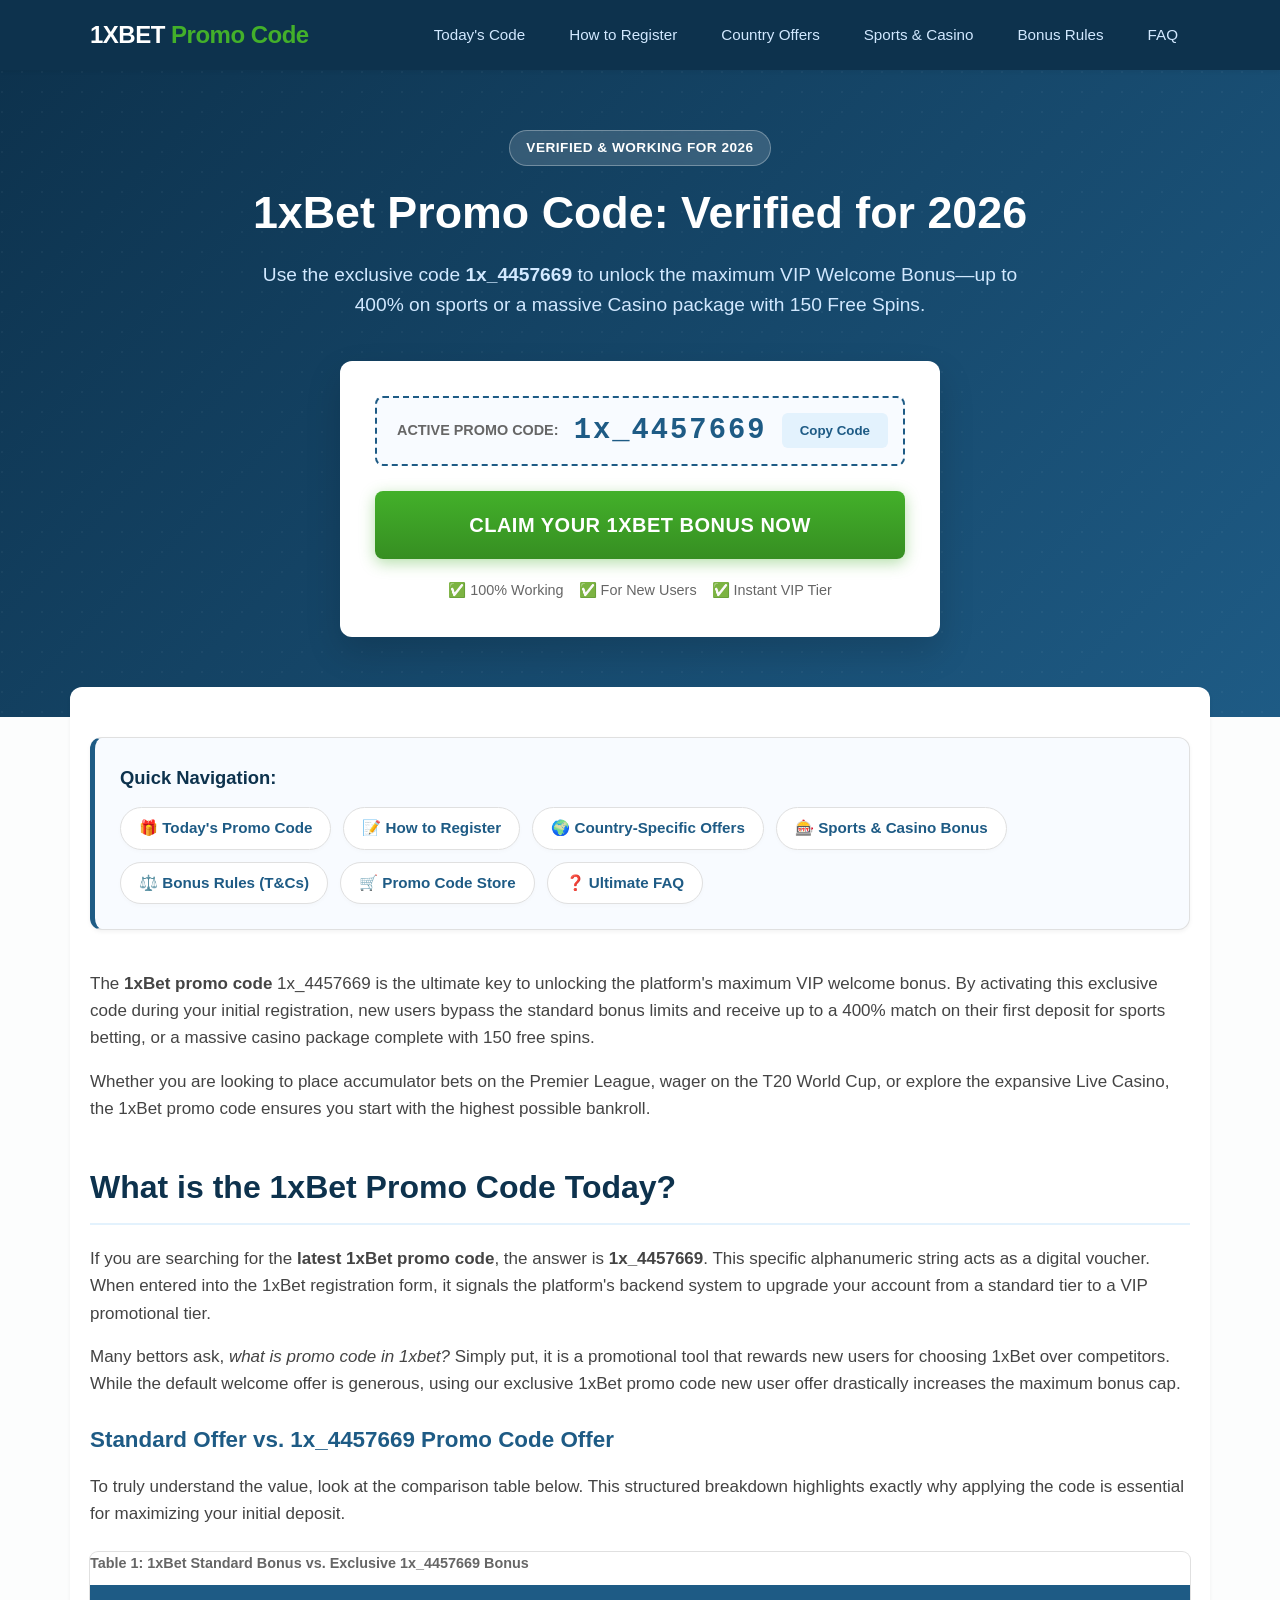
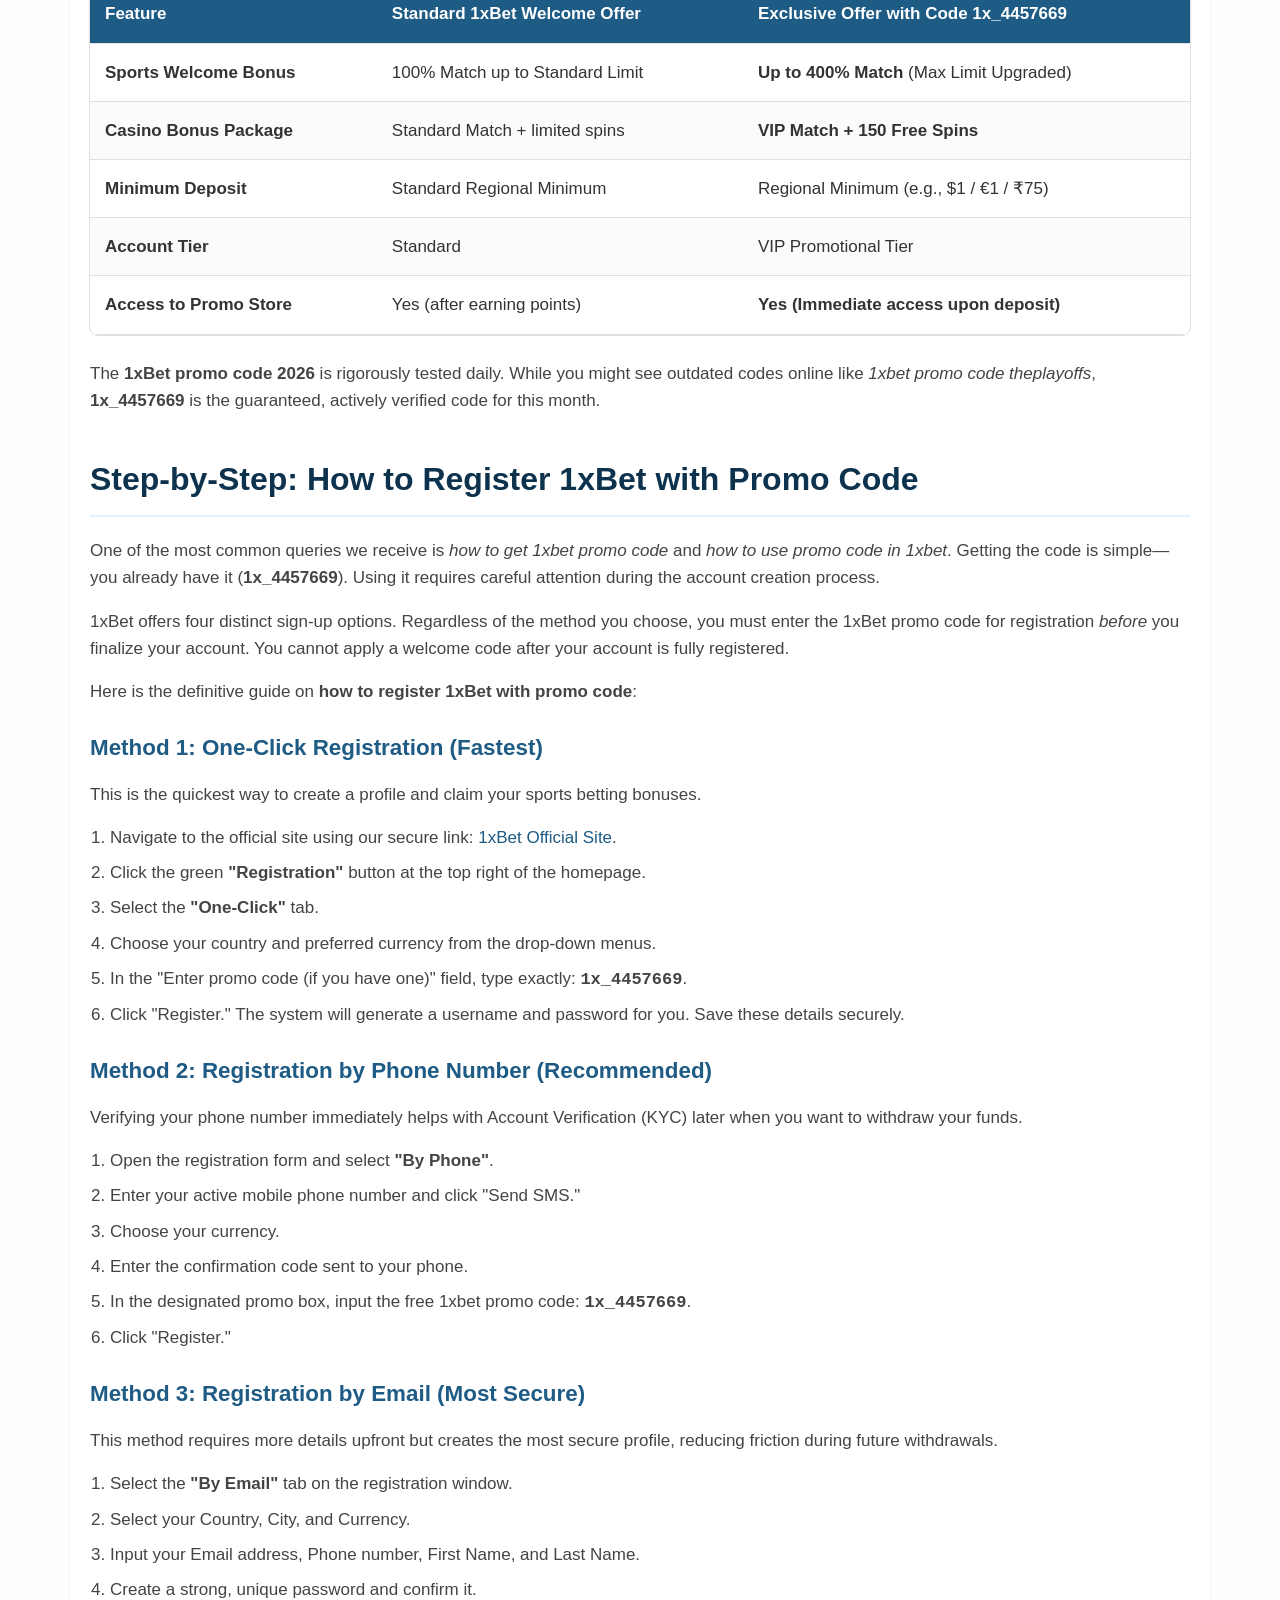
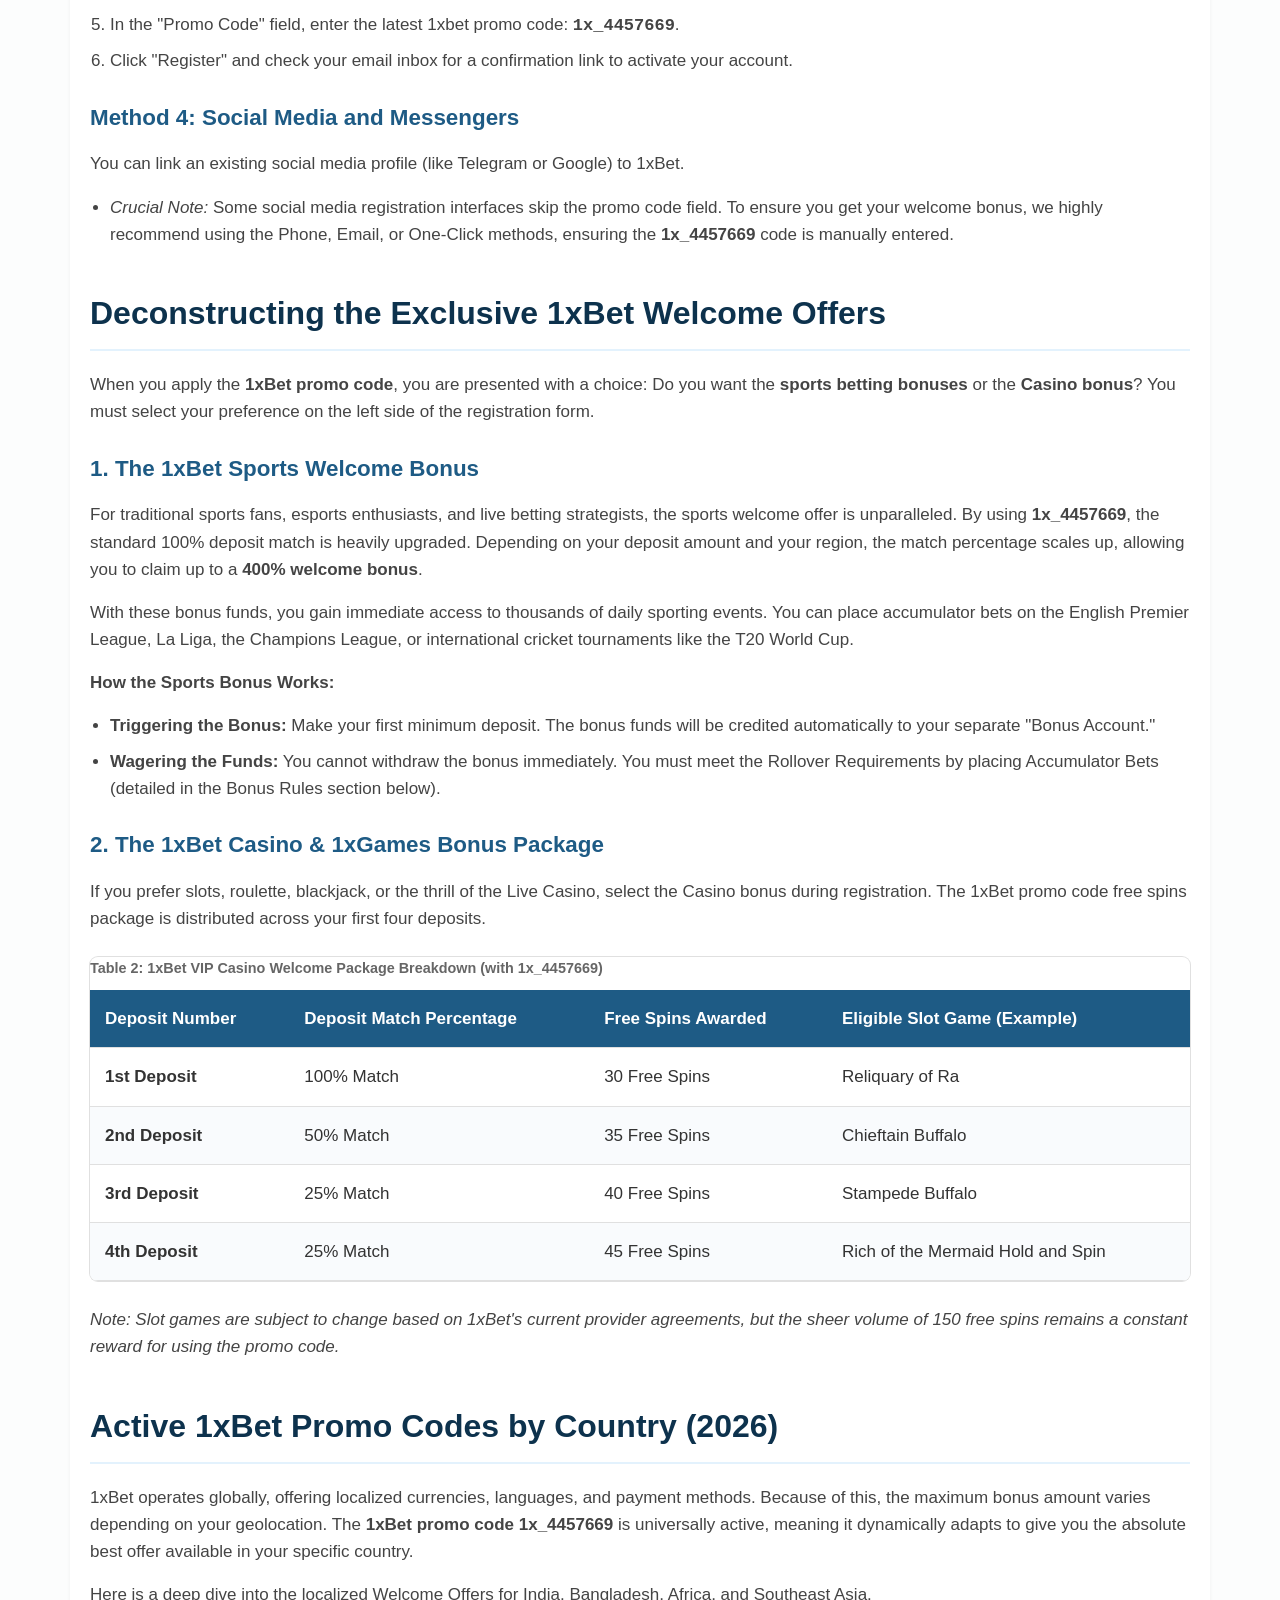
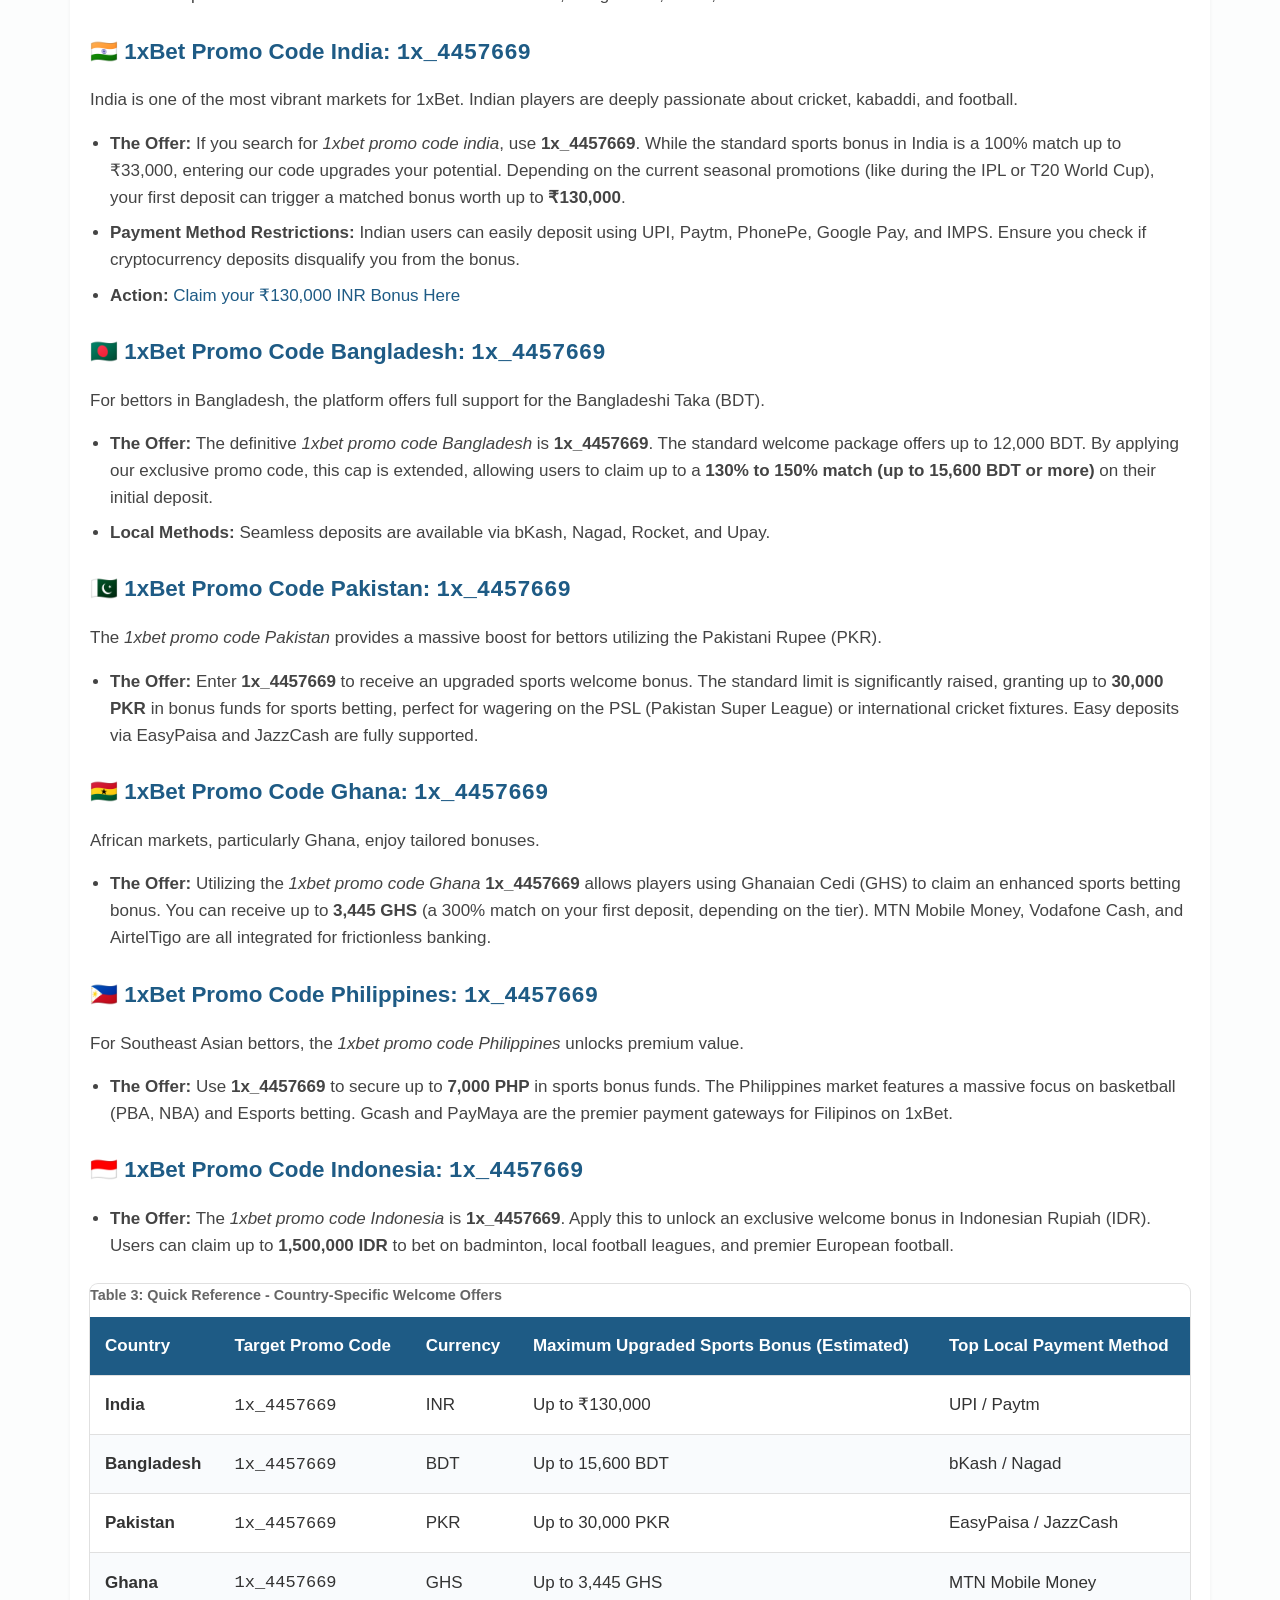
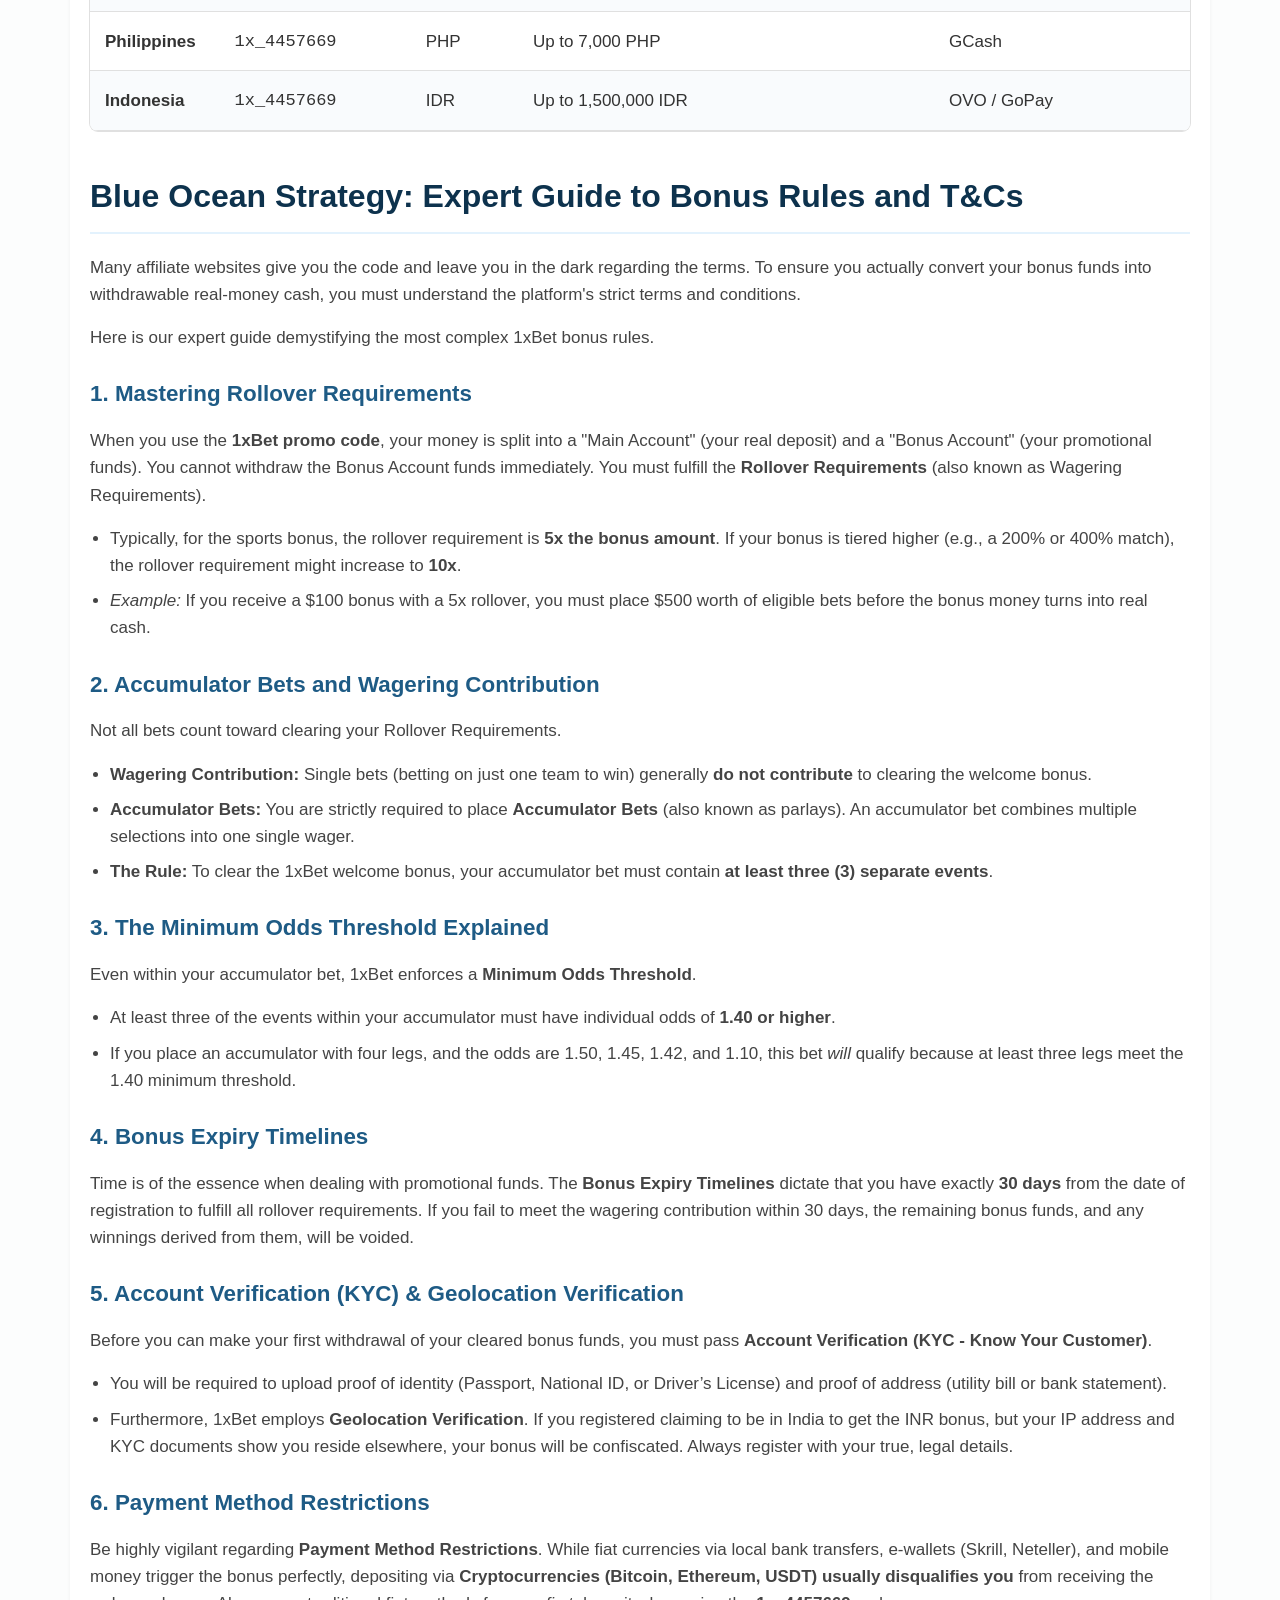
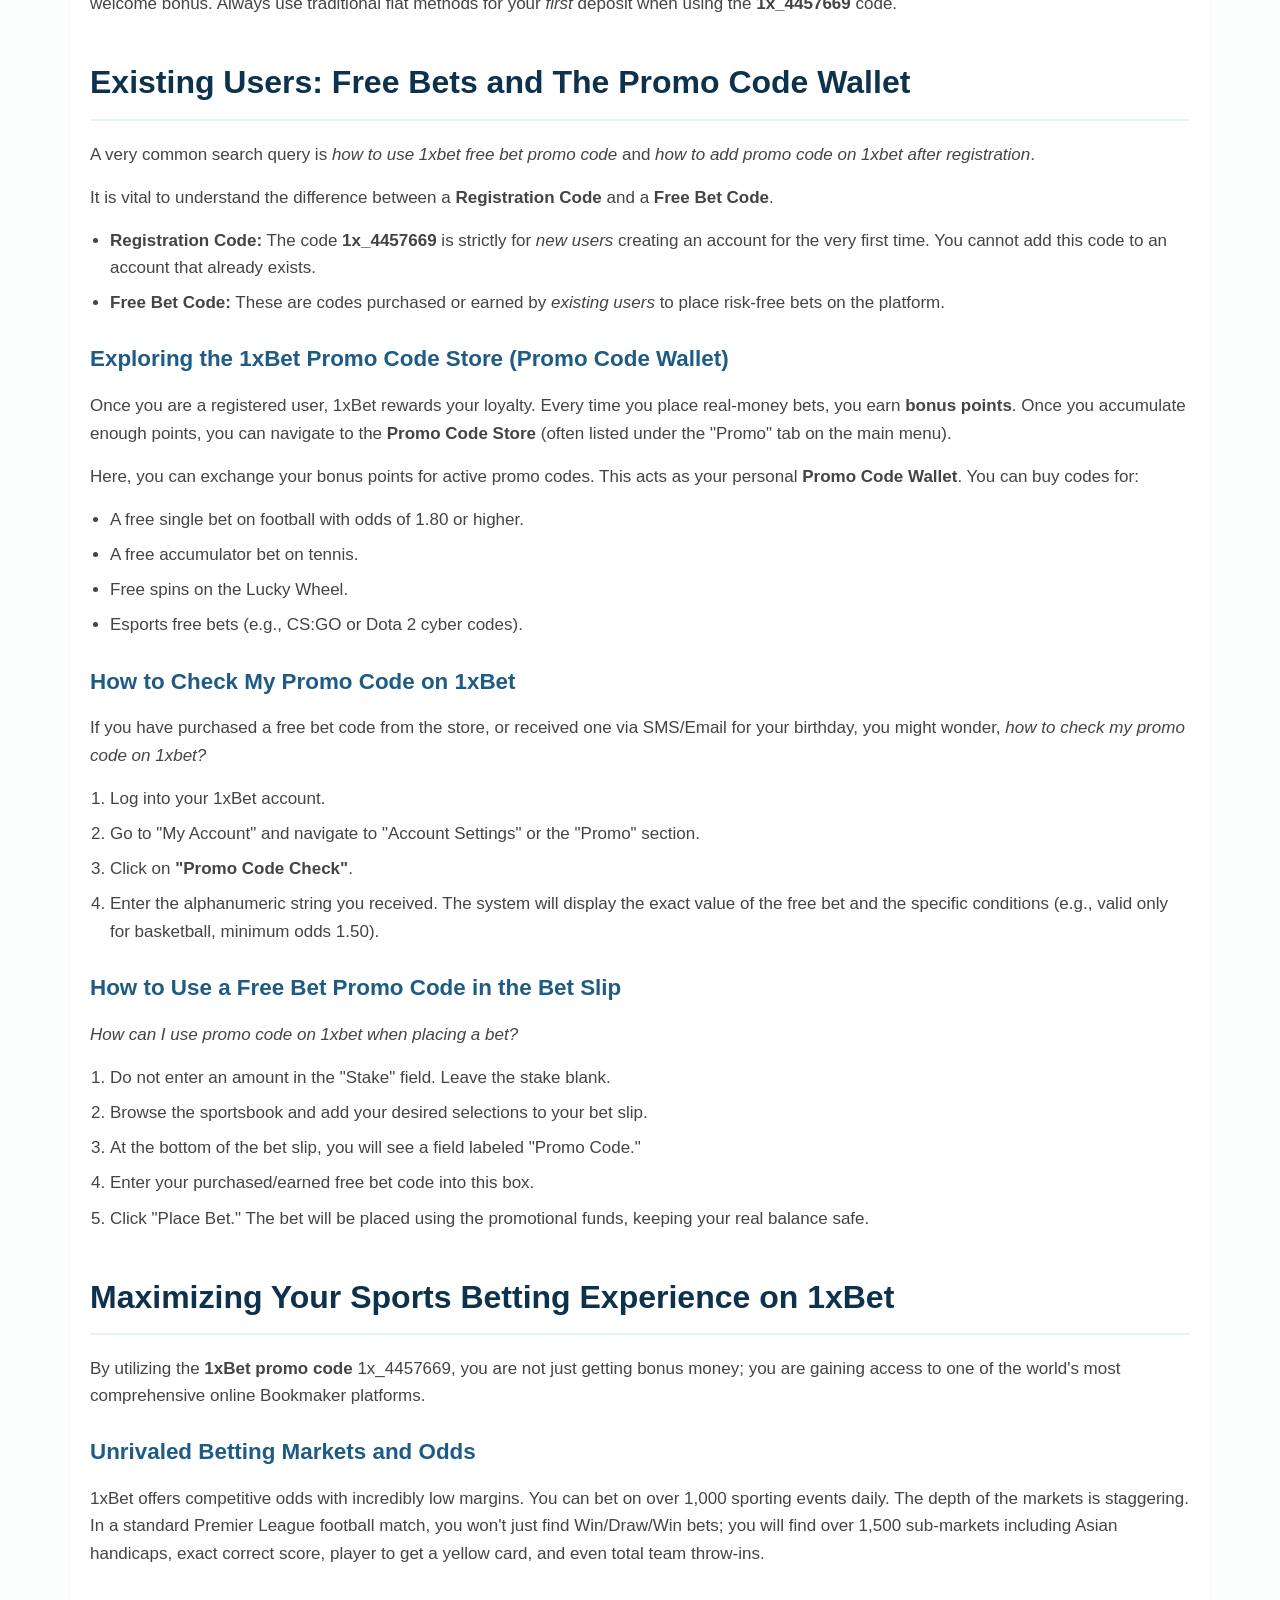
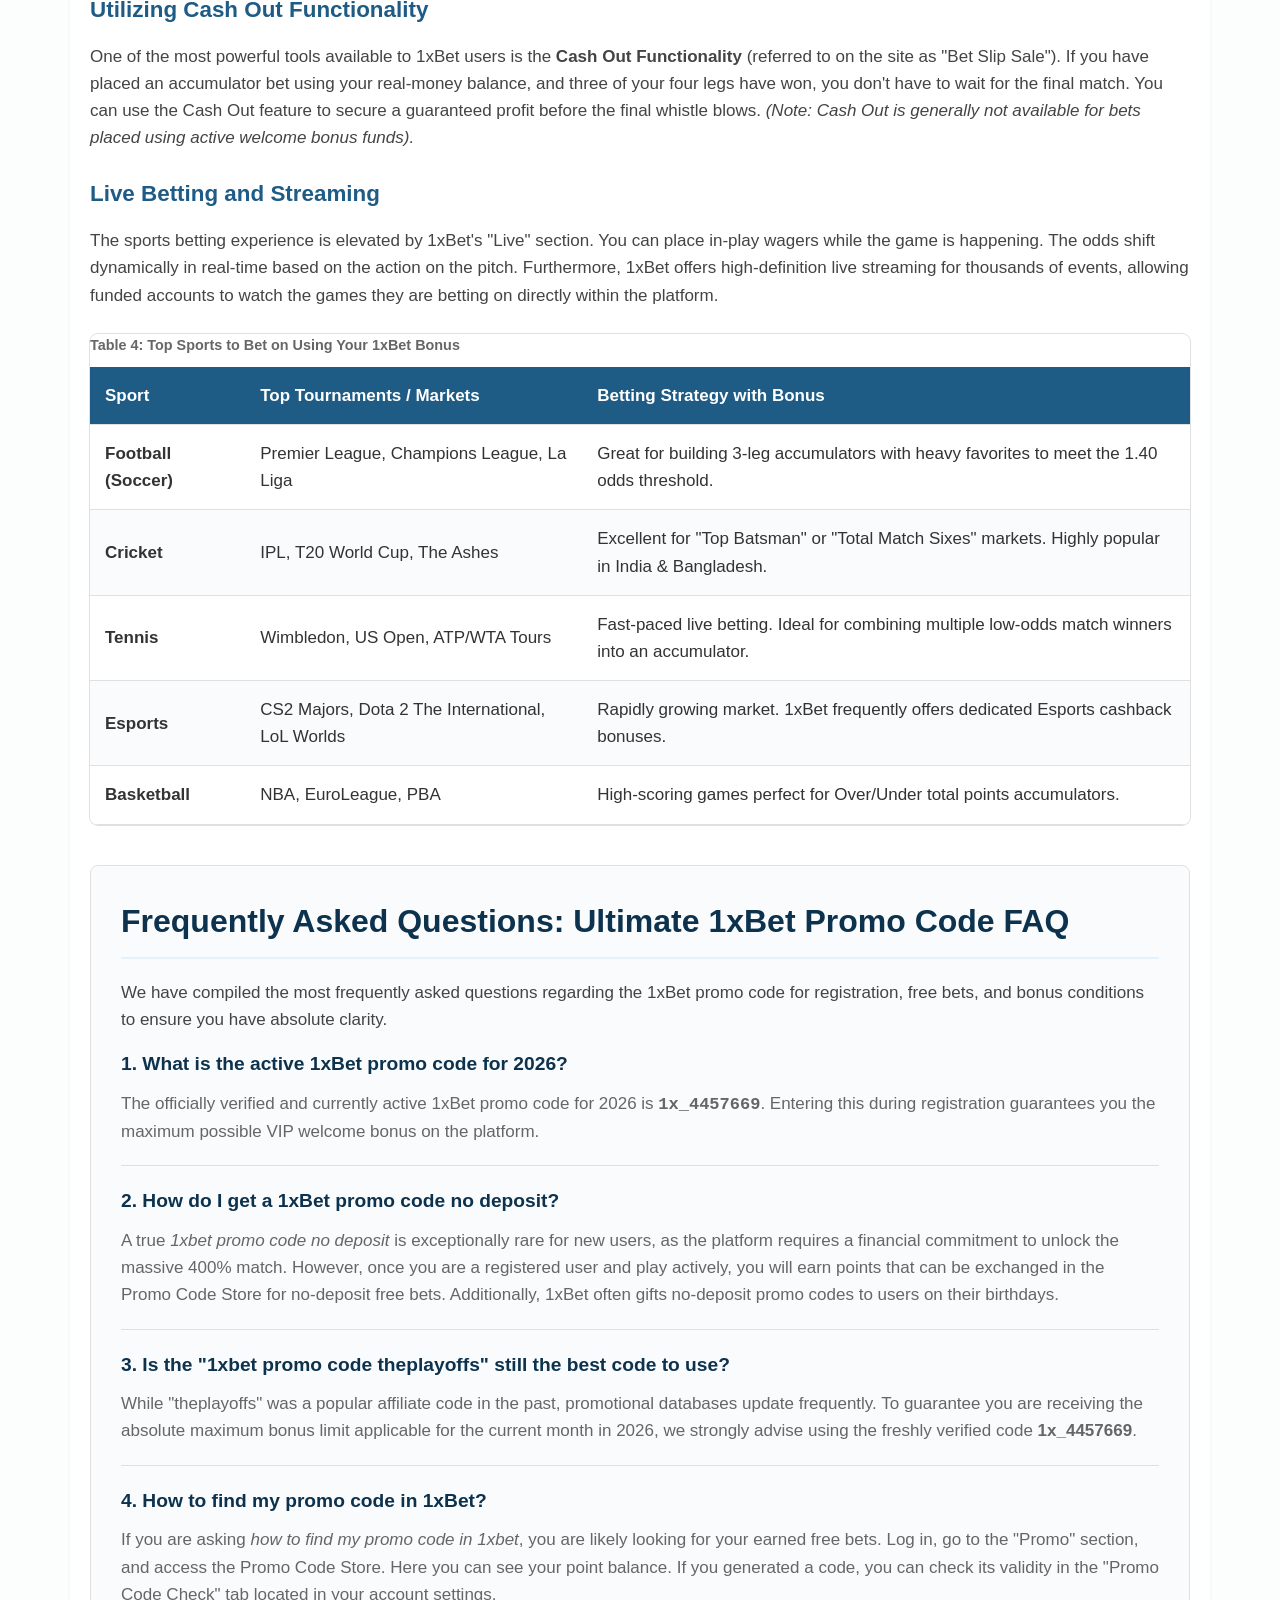
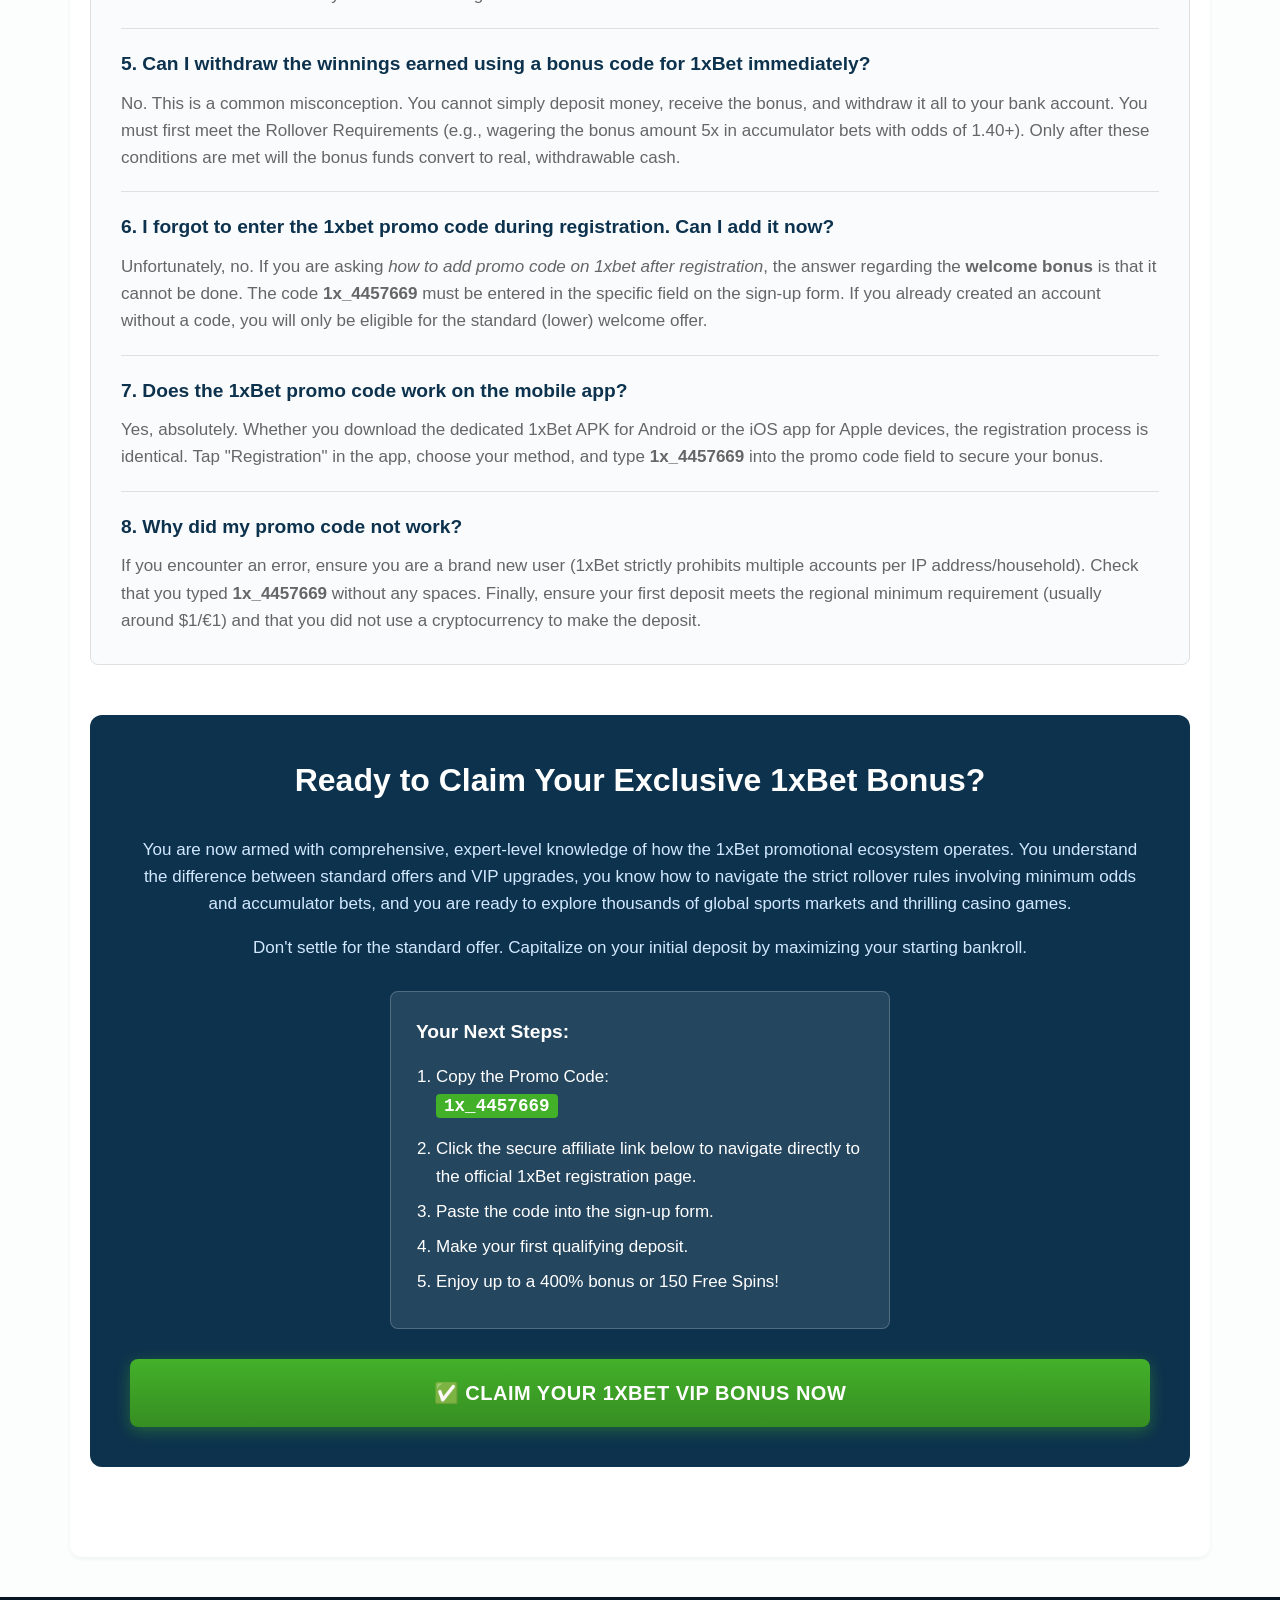
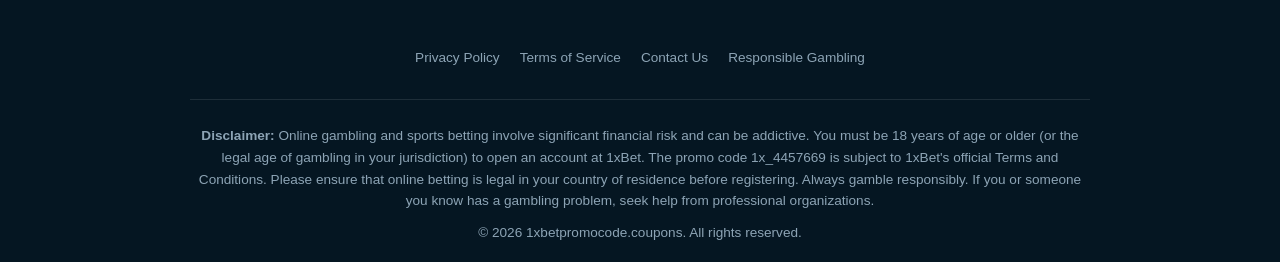
==== commit 3e0965fb: "Update index.html" ====
--- a/index.html
+++ b/index.html
@@ -5,7 +5,8 @@
     <meta name="viewport" content="width=device-width, initial-scale=1.0">
     <title>1xBet Promo Code 2026: Use 1x_4457669 for Exclusive 400% Welcome Bonus</title>
     <meta name="description" content="Activate the official 1xBet promo code 1x_4457669 for a guaranteed VIP welcome bonus in 2026. Get up to a 400% match on sports betting and 150 free spins for casino. Learn how to register and claim your free bets today!">
-    <link rel="canonical" href="https://1xbetpromocode.coupons/">
+    <meta name="google-site-verification" content="mc5DCvOmkJbYESngaTROnWC9Pz9sI9xCSWcVDNseor0" />
+	<link rel="canonical" href="https://1xbetpromocode.coupons/">
     <link rel="icon" type="image/png" sizes="96x96" href="/1x-favicon.png">
     <!-- Link to external stylesheet (You will generate this in the next prompt) -->
     <link rel="stylesheet" href="style.css">
@@ -16,7 +17,7 @@
 		<header id="site-header" class="header">
 			<div class="container header-container">
 				<div class="logo">
-					<a href="/">1xBet<span> Promo Code</span></a>
+					<a href="/">1XBET<span> Promo Code</span></a>
 				</div>
 				
 				<!-- Hamburger Menu Button -->
@@ -619,8 +620,132 @@
 					});
 				});
 			}
+
+		/* ==========================================================================
+           4. Google Analytics (GA4) - Defer on Interaction or 3 Seconds
+           ========================================================================== */
+        const GA_MEASUREMENT_ID = 'G-K3HQ47MVGR'; // <-- REPLACE THIS WITH YOUR GA4 ID
+        let gaLoaded = false;
+        let gaFallbackTimeout;
+
+        function loadGoogleAnalytics() {
+            if (gaLoaded) return;
+            gaLoaded = true;
+
+            // Clear the 3-second timeout if user interacted early
+            clearTimeout(gaFallbackTimeout);
+
+            // Remove the event listeners so this only runs once
+            const triggerEvents = ['scroll', 'mousemove', 'touchstart', 'click', 'keydown'];
+            triggerEvents.forEach(event => {
+                window.removeEventListener(event, loadGoogleAnalytics, { passive: true });
+            });
+
+            // Create and inject the GA script tag
+            const script = document.createElement('script');
+            script.src = `https://www.googletagmanager.com/gtag/js?id=${GA_MEASUREMENT_ID}`;
+            script.async = true;
+            document.head.appendChild(script);
+
+            // Initialize the datalayer and setup tracking
+            window.dataLayer = window.dataLayer || [];
+            function gtag(){window.dataLayer.push(arguments);}
+            gtag('js', new Date());
+            gtag('config', GA_MEASUREMENT_ID, {
+                'page_path': window.location.pathname,
+                'send_page_view': true
+            });
+        }
+
+        // Set up interaction listeners (passive for scrolling performance)
+        const gaTriggerEvents = ['scroll', 'mousemove', 'touchstart', 'click', 'keydown'];
+        gaTriggerEvents.forEach(event => {
+            window.addEventListener(event, loadGoogleAnalytics, { passive: true, once: true });
+        });
+
+        // Fallback: load analytics automatically after 3000ms (3 seconds) if no interaction
+        gaFallbackTimeout = setTimeout(loadGoogleAnalytics, 3000);
+
+		
     </script>
 
+	<script type="application/ld+json">
+{
+  "@context": "https://schema.org",
+  "@type": "FAQPage",
+  "mainEntity":[
+    {
+      "@type": "Question",
+      "name": "What is the active 1xBet promo code for 2026?",
+      "acceptedAnswer": {
+        "@type": "Answer",
+        "text": "The officially verified and currently active 1xBet promo code for 2026 is 1x_4457669. Entering this during registration guarantees you the maximum possible VIP welcome bonus on the platform."
+      }
+    },
+    {
+      "@type": "Question",
+      "name": "How do I get a 1xBet promo code no deposit?",
+      "acceptedAnswer": {
+        "@type": "Answer",
+        "text": "A true 1xbet promo code no deposit is exceptionally rare for new users, as the platform requires a financial commitment to unlock the massive 400% match. However, once you are a registered user and play actively, you will earn points that can be exchanged in the Promo Code Store for no-deposit free bets. Additionally, 1xBet often gifts no-deposit promo codes to users on their birthdays."
+      }
+    },
+    {
+      "@type": "Question",
+      "name": "Is the \"1xbet promo code theplayoffs\" still the best code to use?",
+      "acceptedAnswer": {
+        "@type": "Answer",
+        "text": "While \"theplayoffs\" was a popular affiliate code in the past, promotional databases update frequently. To guarantee you are receiving the absolute maximum bonus limit applicable for the current month in 2026, we strongly advise using the freshly verified code 1x_4457669."
+      }
+    },
+    {
+      "@type": "Question",
+      "name": "How to find my promo code in 1xBet?",
+      "acceptedAnswer": {
+        "@type": "Answer",
+        "text": "If you are asking how to find my promo code in 1xbet, you are likely looking for your earned free bets. Log in, go to the \"Promo\" section, and access the Promo Code Store. Here you can see your point balance. If you generated a code, you can check its validity in the \"Promo Code Check\" tab located in your account settings."
+      }
+    },
+    {
+      "@type": "Question",
+      "name": "Can I withdraw the winnings earned using a bonus code for 1xBet immediately?",
+      "acceptedAnswer": {
+        "@type": "Answer",
+        "text": "No. This is a common misconception. You cannot simply deposit money, receive the bonus, and withdraw it all to your bank account. You must first meet the Rollover Requirements (e.g., wagering the bonus amount 5x in accumulator bets with odds of 1.40+). Only after these conditions are met will the bonus funds convert to real, withdrawable cash."
+      }
+    },
+    {
+      "@type": "Question",
+      "name": "I forgot to enter the 1xbet promo code during registration. Can I add it now?",
+      "acceptedAnswer": {
+        "@type": "Answer",
+        "text": "Unfortunately, no. If you are asking how to add promo code on 1xbet after registration, the answer regarding the welcome bonus is that it cannot be done. The code 1x_4457669 must be entered in the specific field on the sign-up form. If you already created an account without a code, you will only be eligible for the standard (lower) welcome offer."
+      }
+    },
+    {
+      "@type": "Question",
+      "name": "Does the 1xBet promo code work on the mobile app?",
+      "acceptedAnswer": {
+        "@type": "Answer",
+        "text": "Yes, absolutely. Whether you download the dedicated 1xBet APK for Android or the iOS app for Apple devices, the registration process is identical. Tap \"Registration\" in the app, choose your method, and type 1x_4457669 into the promo code field to secure your bonus."
+      }
+    },
+    {
+      "@type": "Question",
+      "name": "Why did my promo code not work?",
+      "acceptedAnswer": {
+        "@type": "Answer",
+        "text": "If you encounter an error, ensure you are a brand new user (1xBet strictly prohibits multiple accounts per IP address/household). Check that you typed 1x_4457669 without any spaces. Finally, ensure your first deposit meets the regional minimum requirement (usually around $1/€1) and that you did not use a cryptocurrency to make the deposit."
+      }
+    }
+  ]
+}
+</script>
+	
 </body>
 
 </html>
+
+
+
+
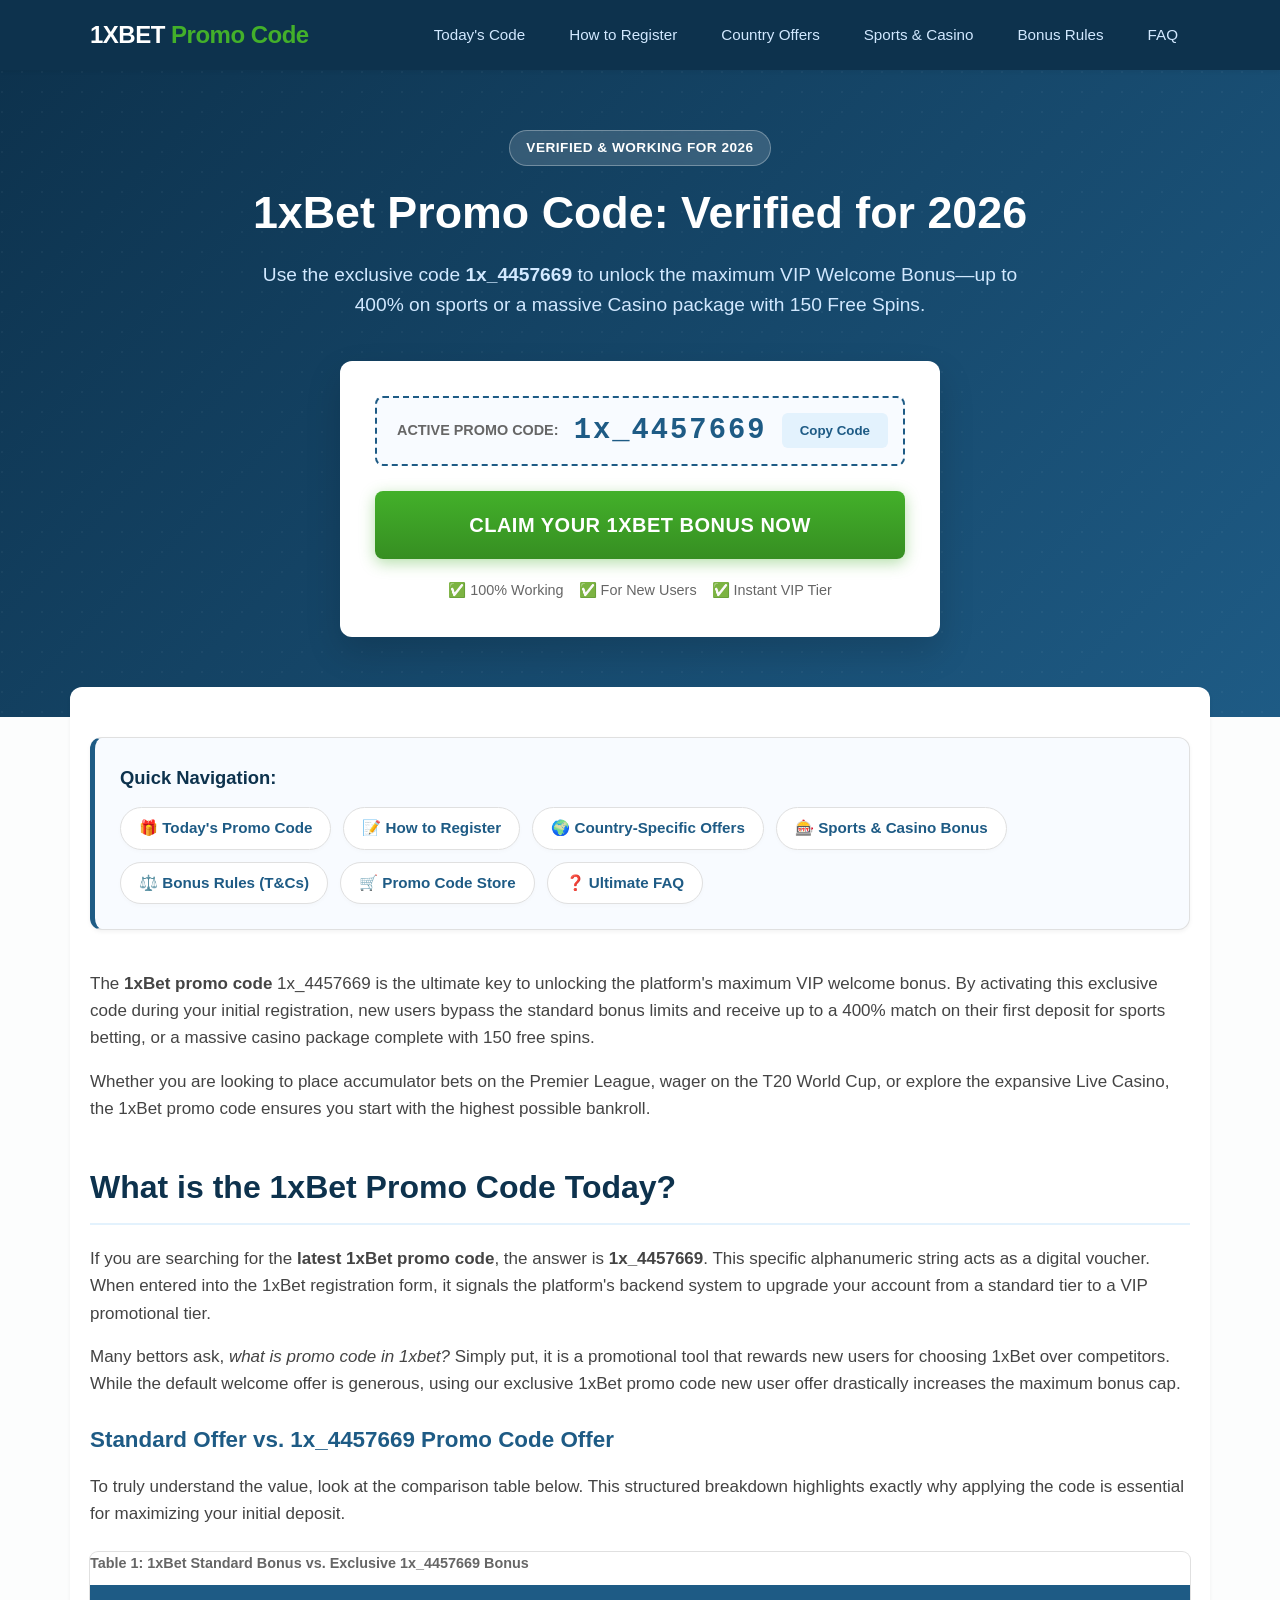
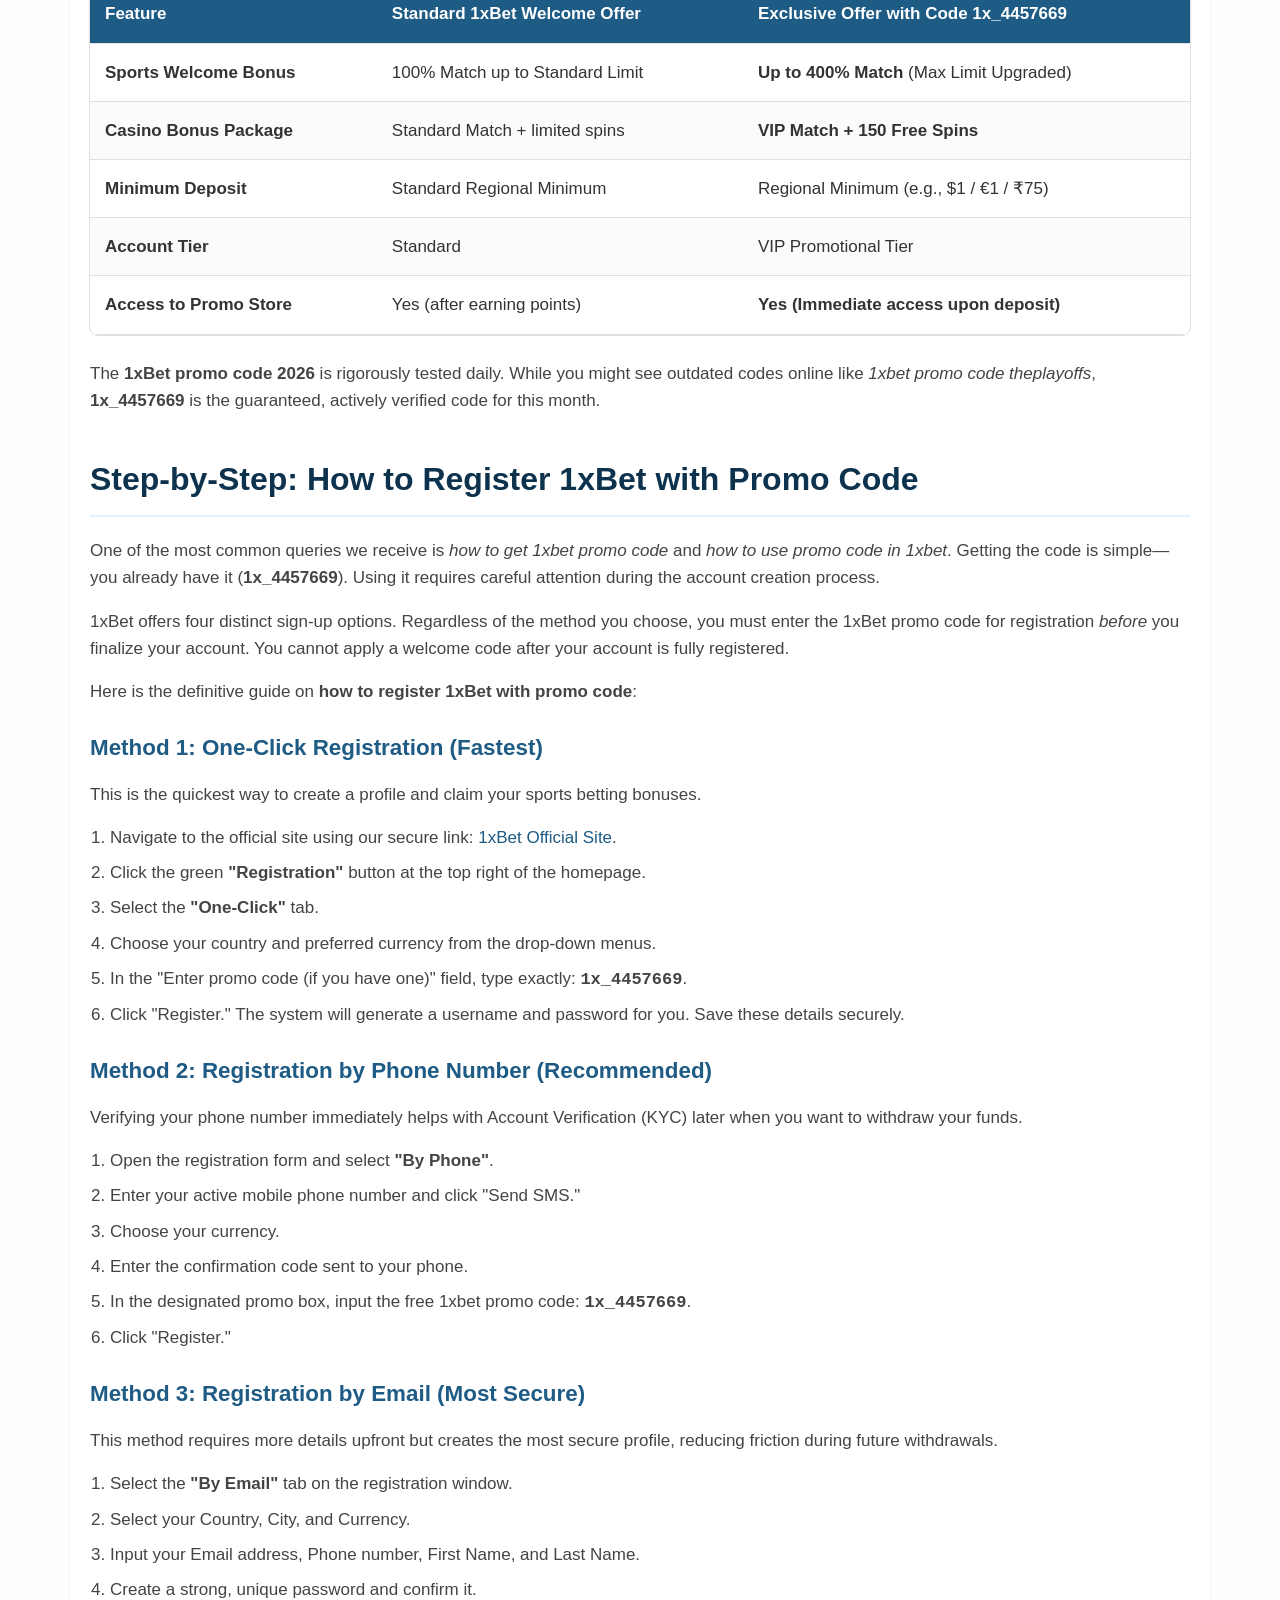
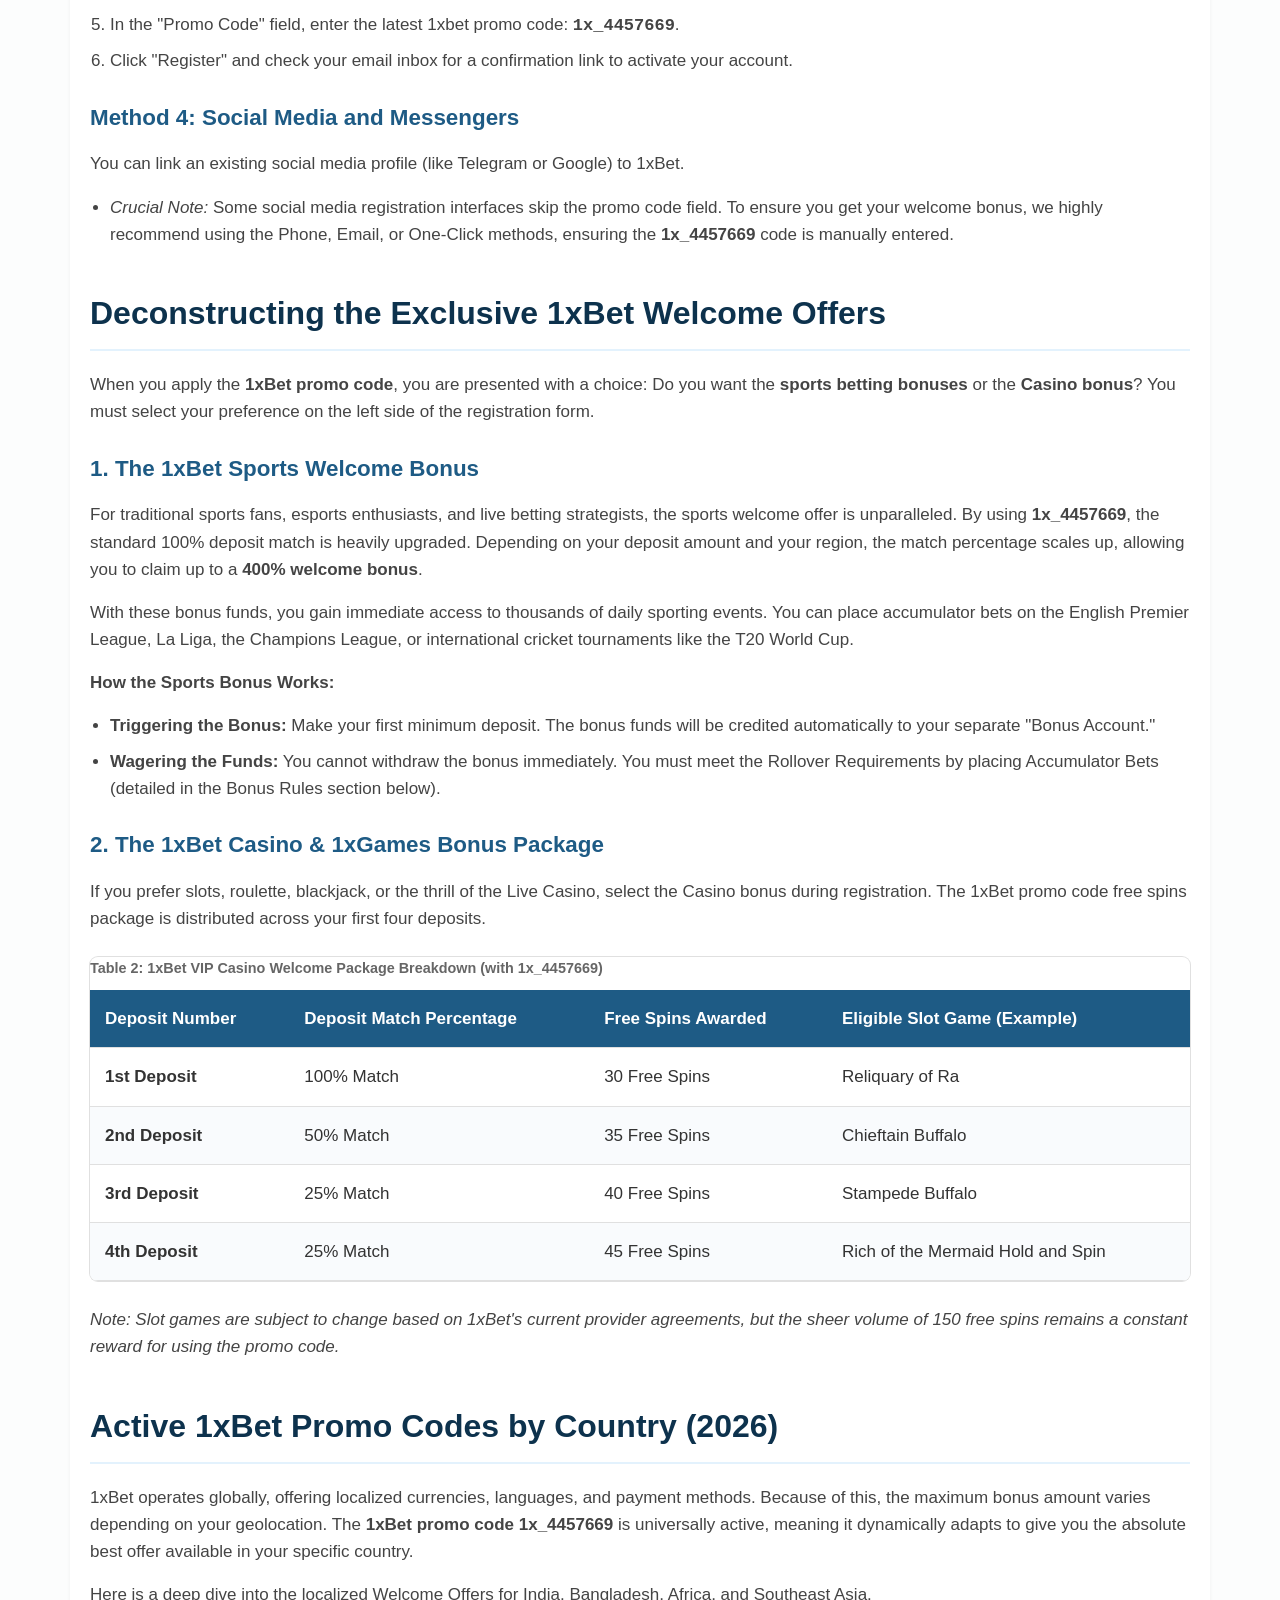
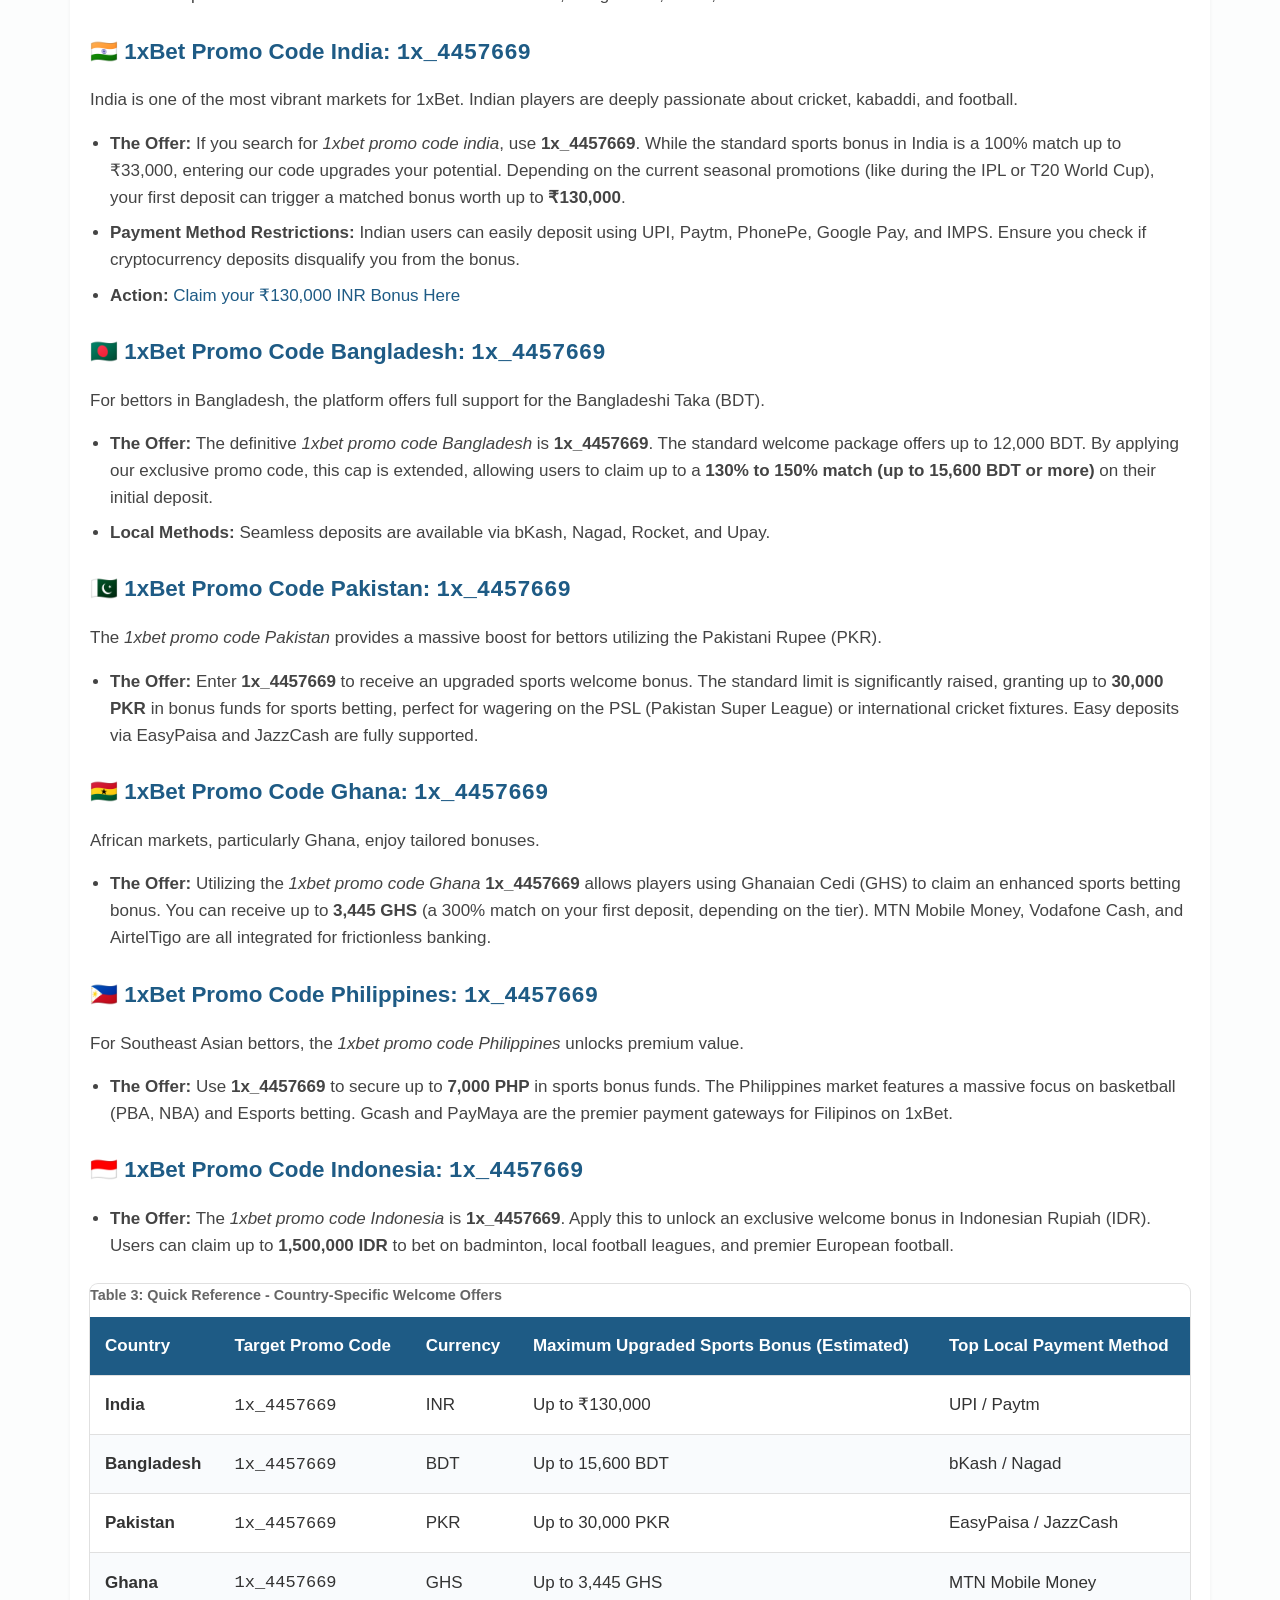
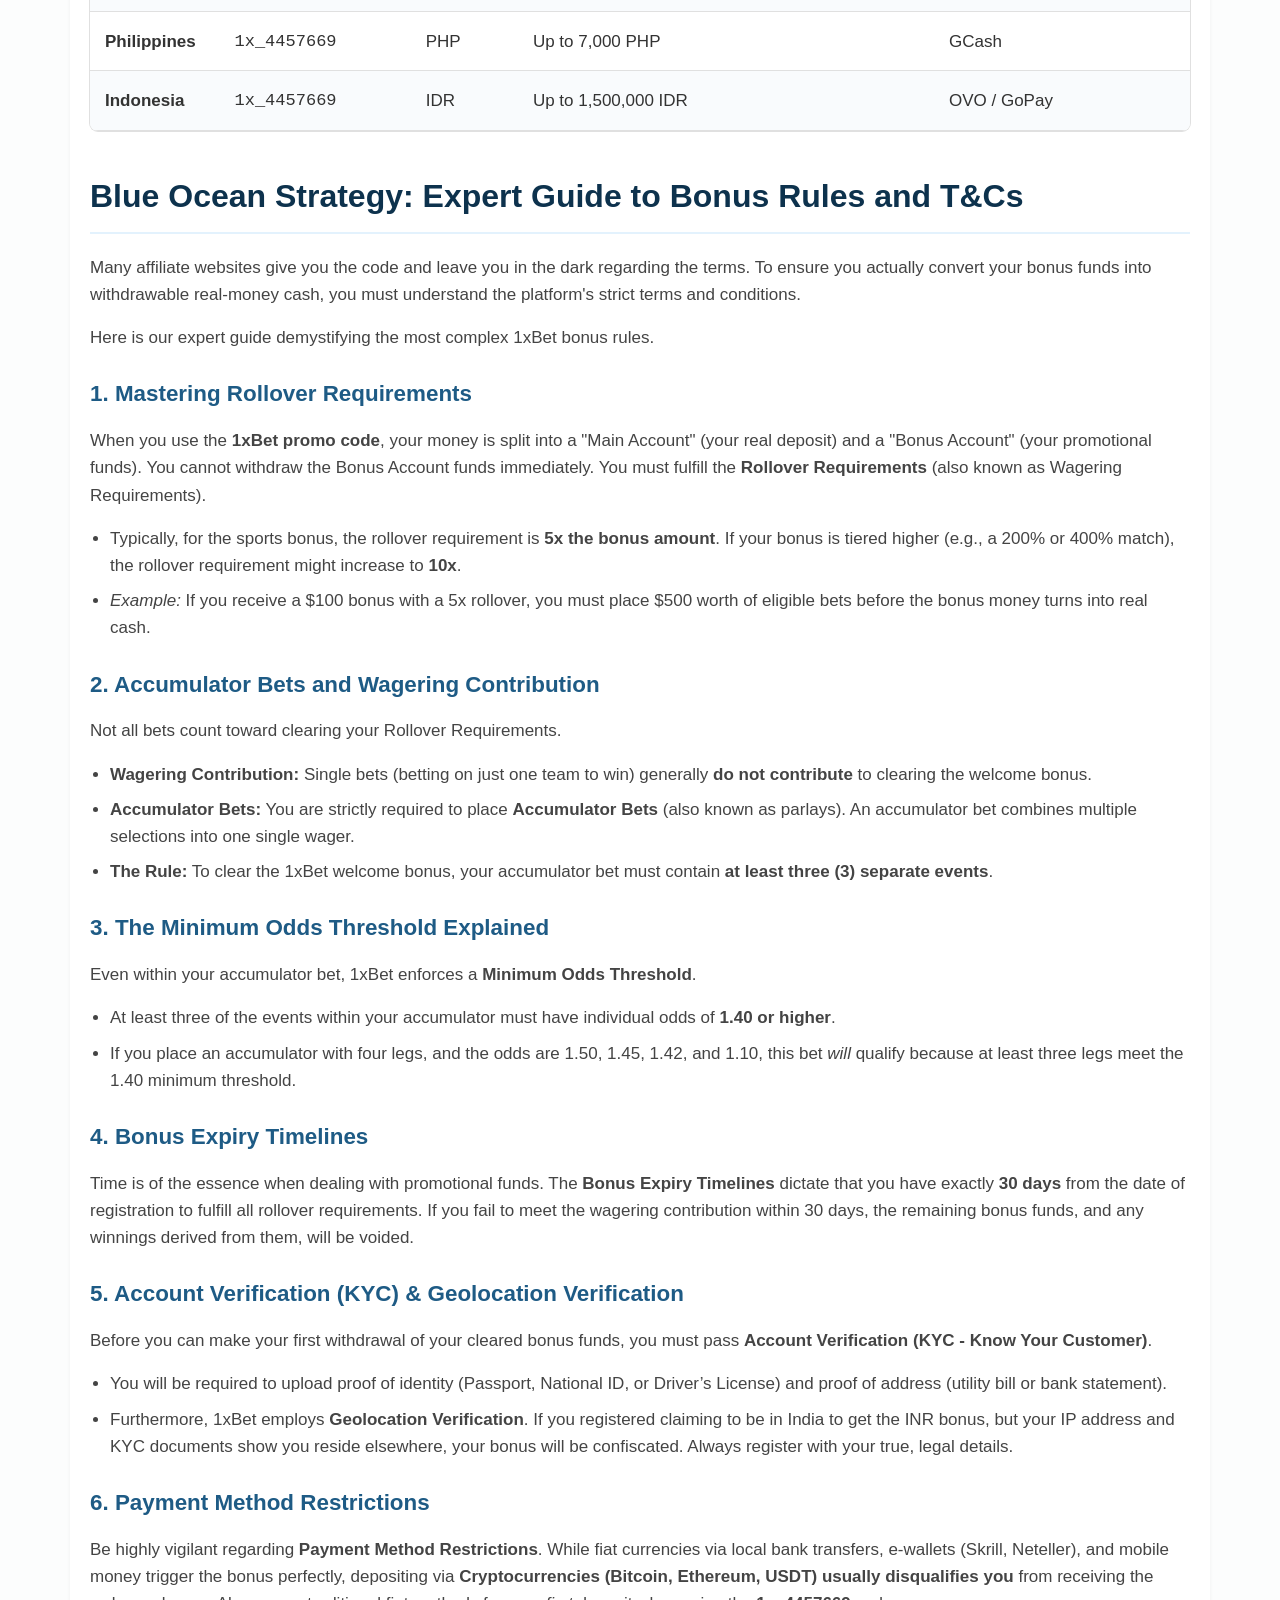
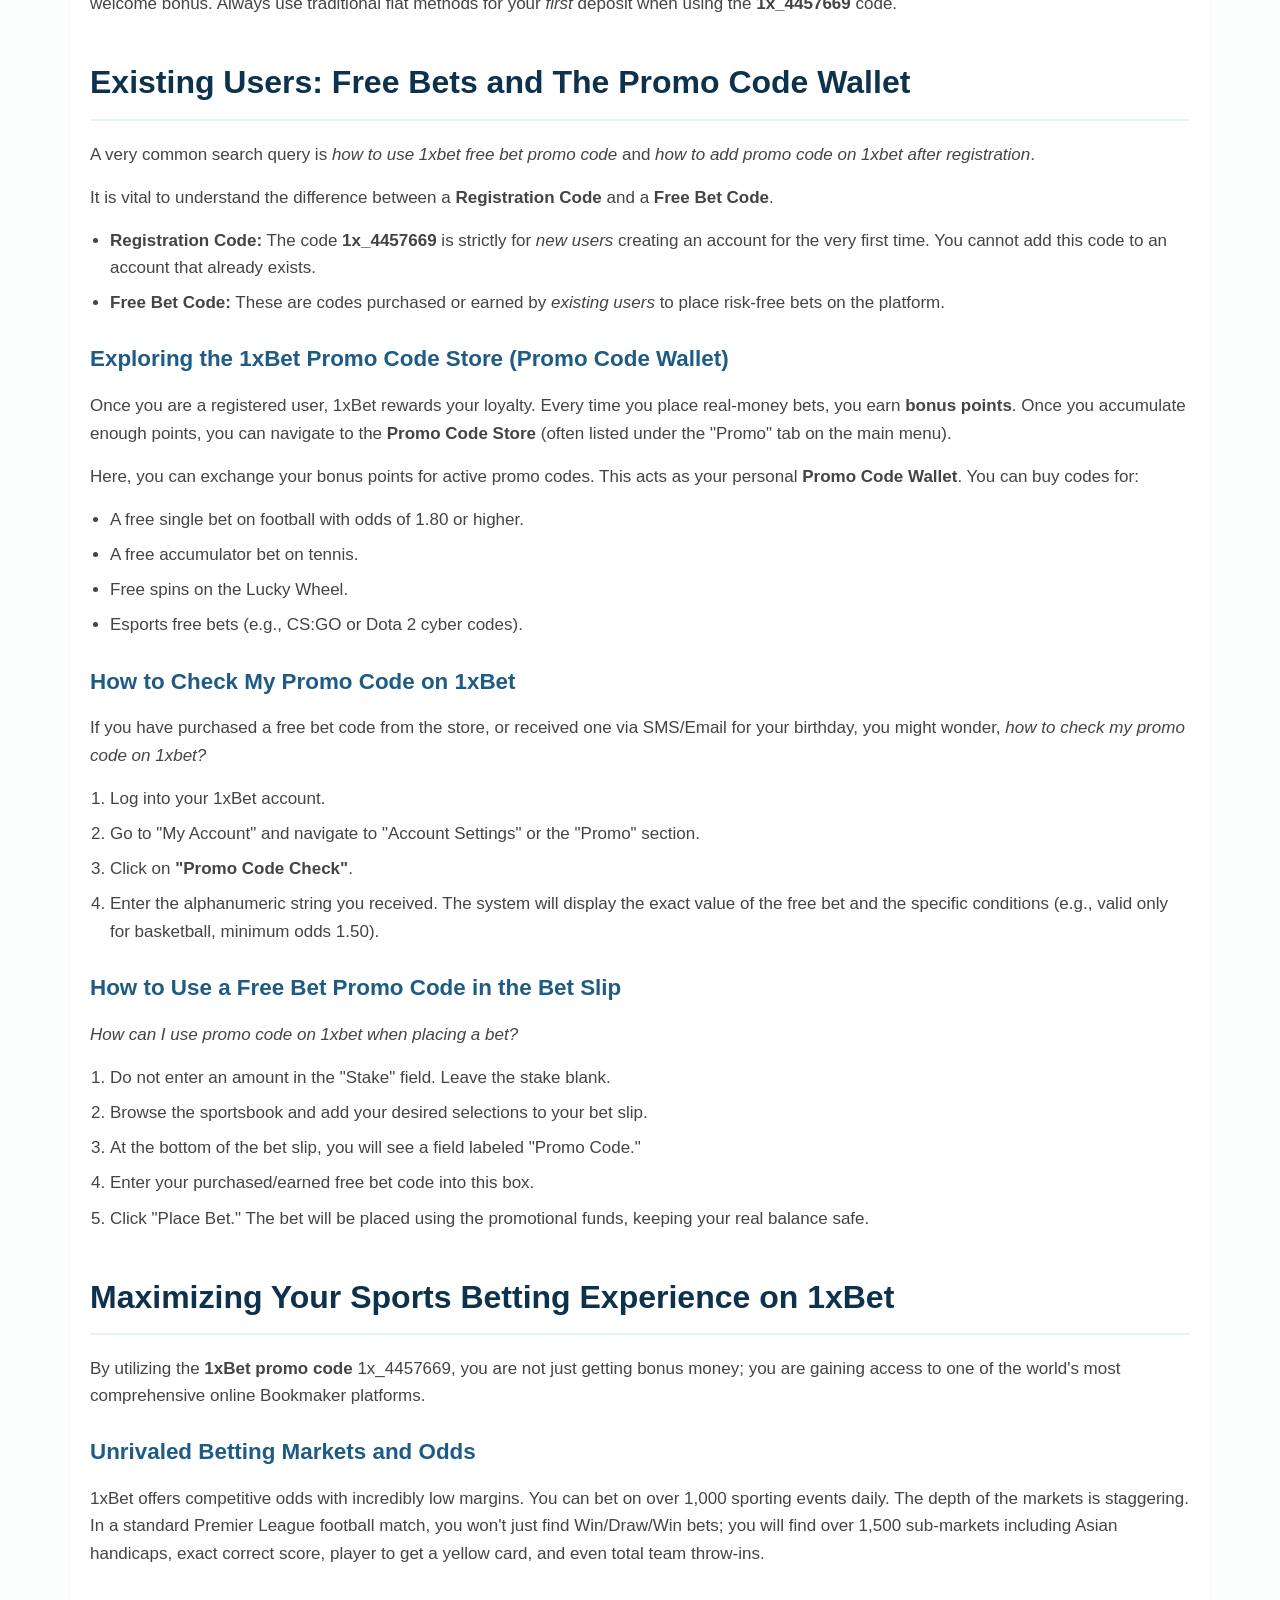
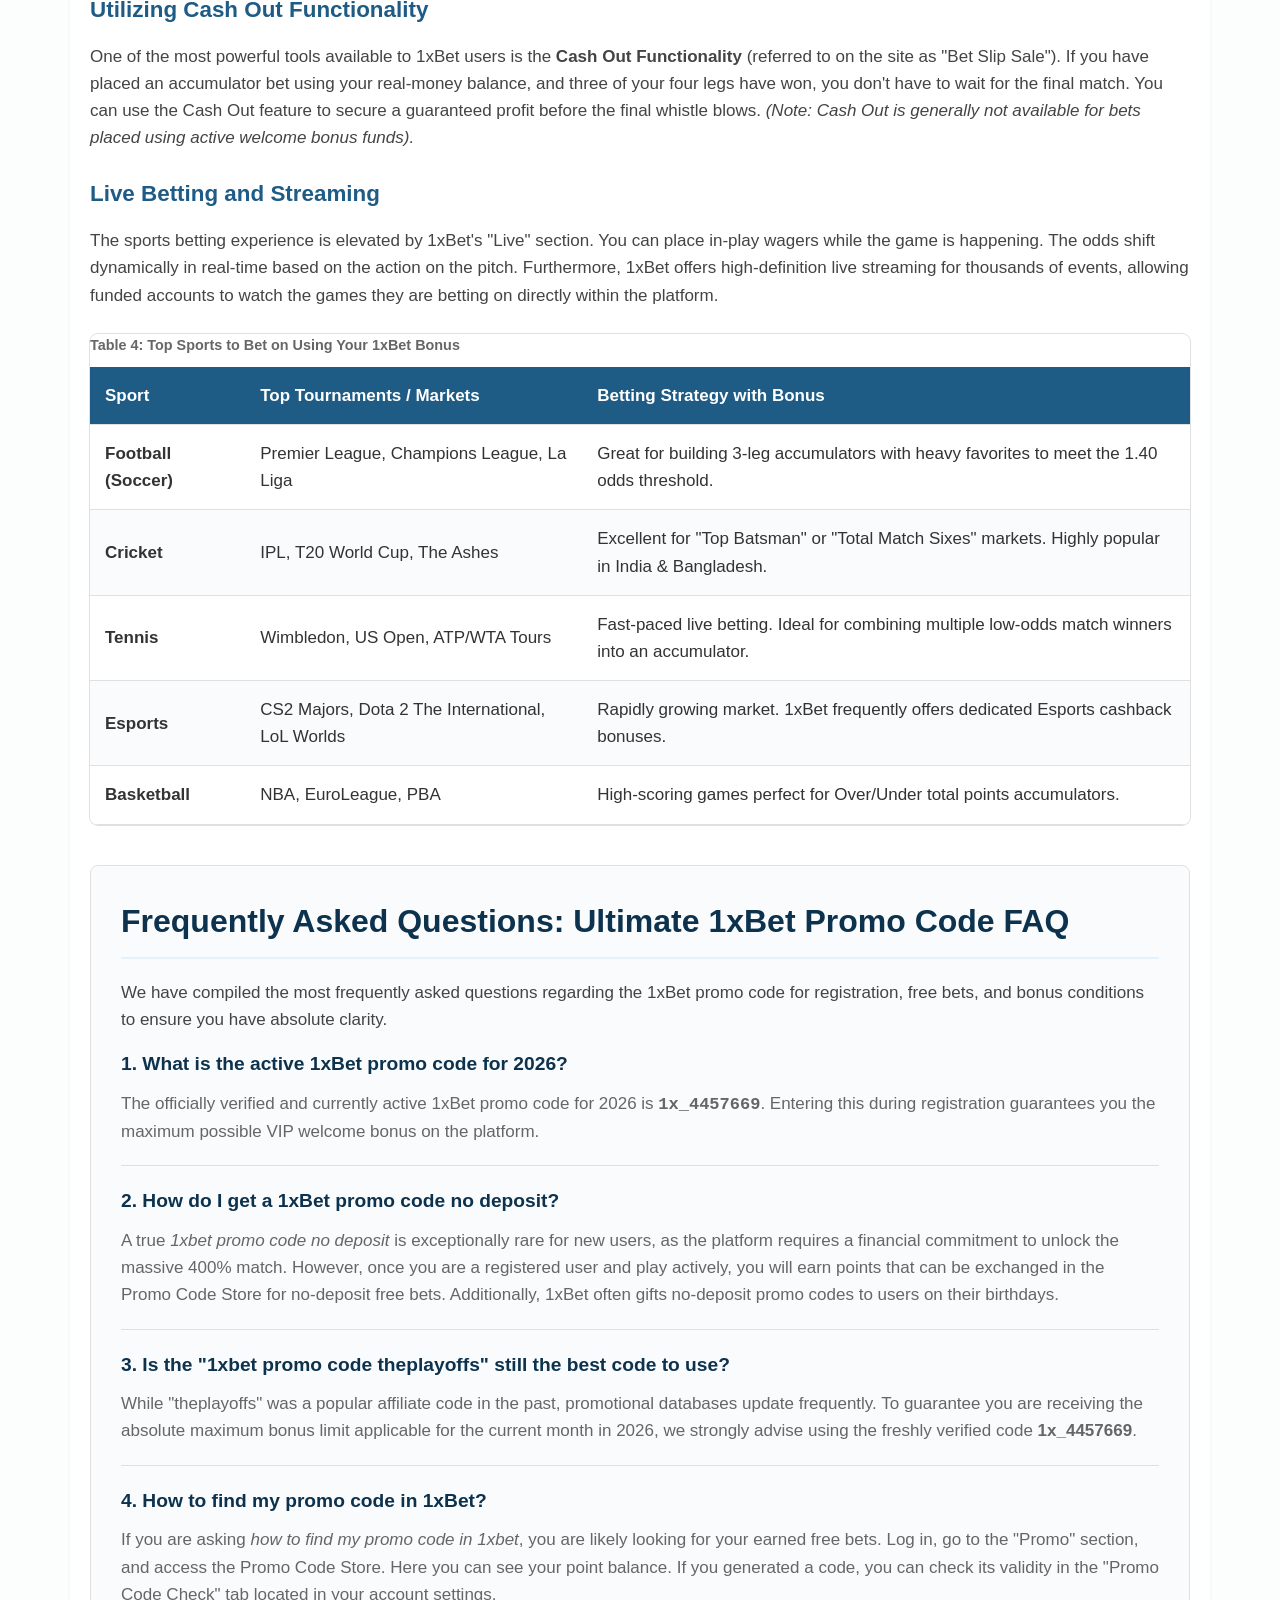
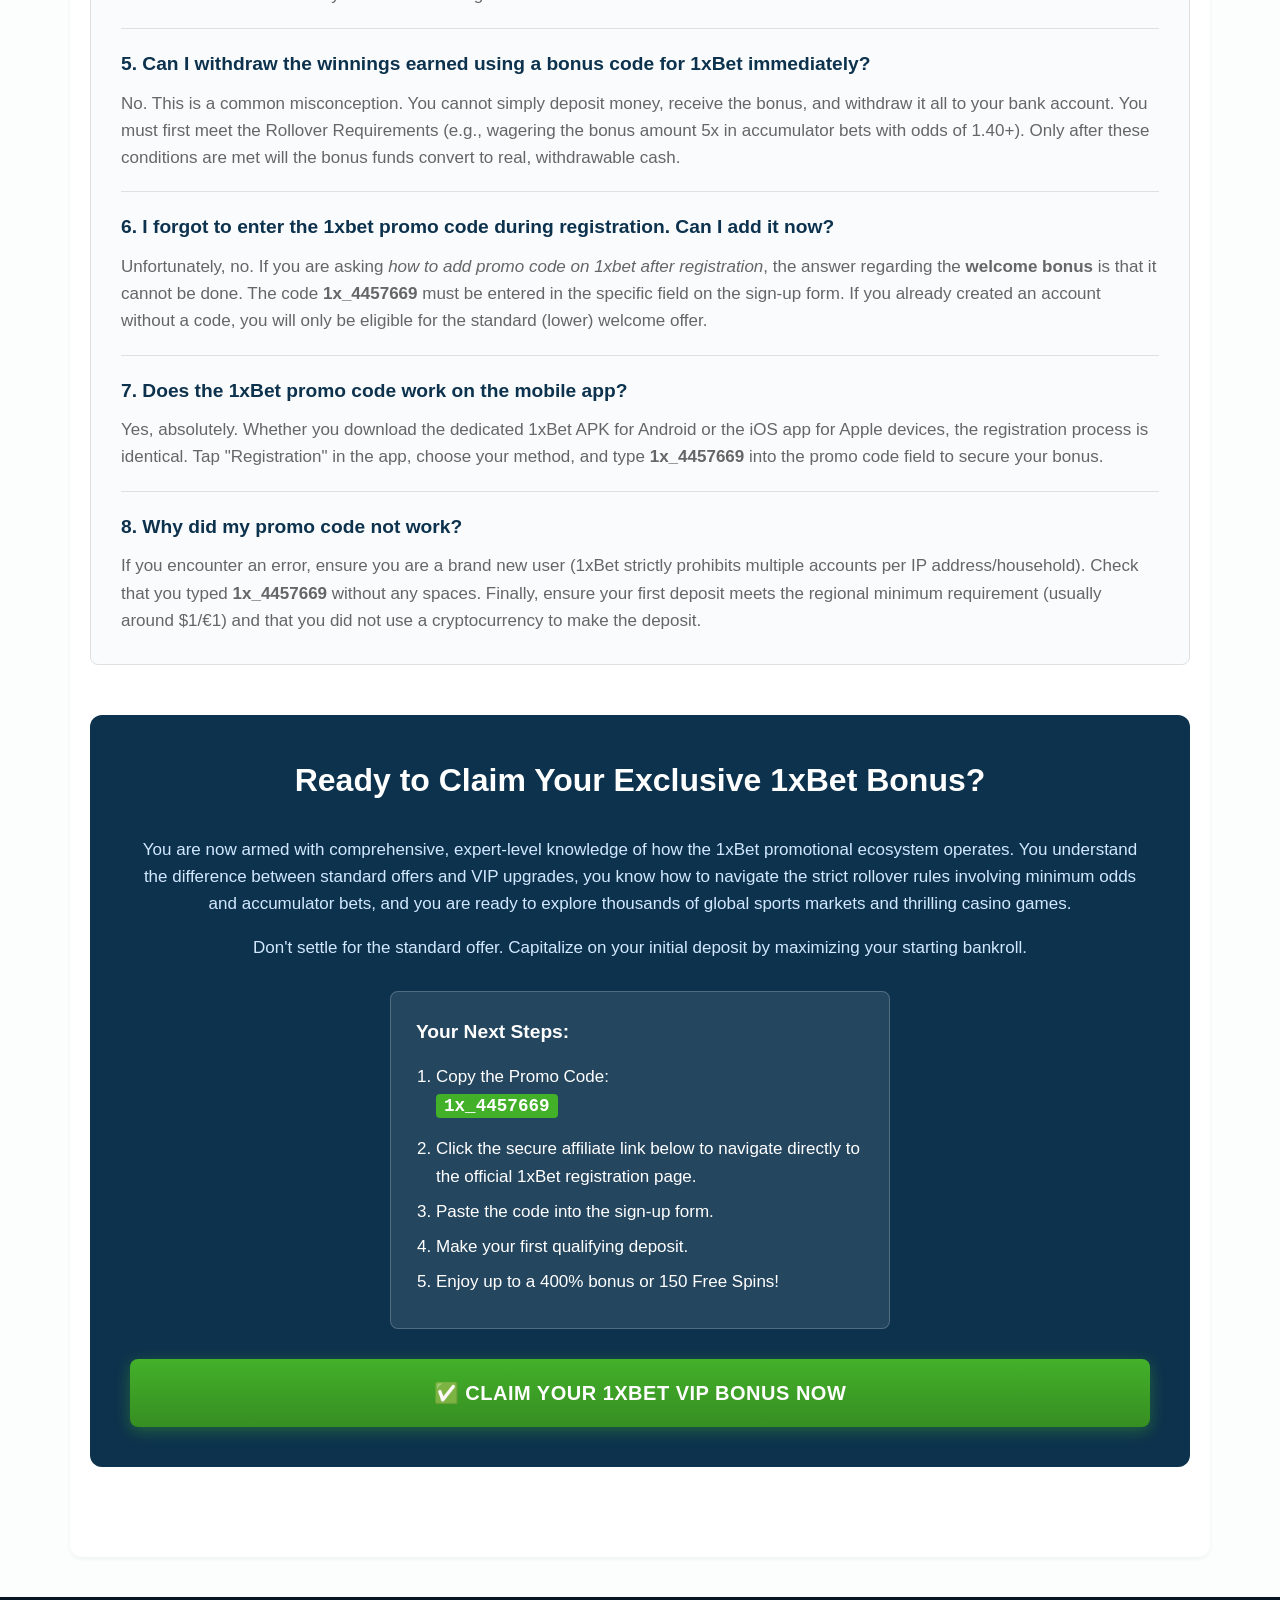
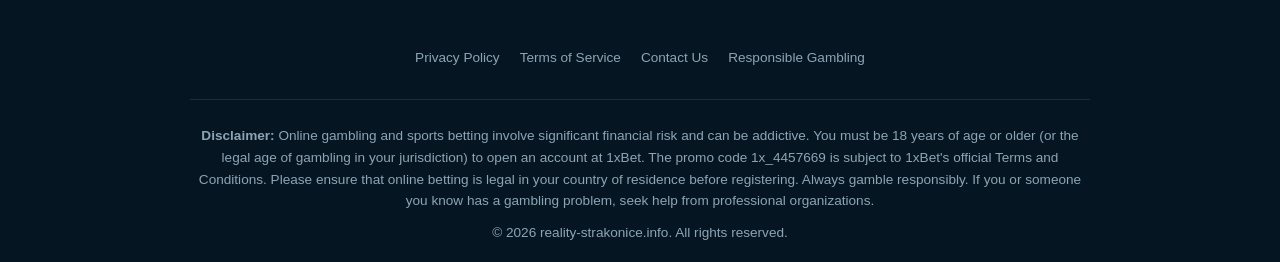
==== commit d564f952: "Update index.html" ====
--- a/index.html
+++ b/index.html
@@ -6,7 +6,7 @@
     <title>1xBet Promo Code 2026: Use 1x_4457669 for Exclusive 400% Welcome Bonus</title>
     <meta name="description" content="Activate the official 1xBet promo code 1x_4457669 for a guaranteed VIP welcome bonus in 2026. Get up to a 400% match on sports betting and 150 free spins for casino. Learn how to register and claim your free bets today!">
     <meta name="google-site-verification" content="mc5DCvOmkJbYESngaTROnWC9Pz9sI9xCSWcVDNseor0" />
-	<link rel="canonical" href="https://1xbetpromocode.coupons/">
+	<link rel="canonical" href="https://reality-strakonice.info/">
     <link rel="icon" type="image/png" sizes="96x96" href="/1x-favicon.png">
     <!-- Link to external stylesheet (You will generate this in the next prompt) -->
     <link rel="stylesheet" href="style.css">
@@ -565,7 +565,7 @@
             </div>
             <div class="disclaimer-box">
                 <p><strong>Disclaimer:</strong> Online gambling and sports betting involve significant financial risk and can be addictive. You must be 18 years of age or older (or the legal age of gambling in your jurisdiction) to open an account at 1xBet. The promo code 1x_4457669 is subject to 1xBet's official Terms and Conditions. Please ensure that online betting is legal in your country of residence before registering. Always gamble responsibly. If you or someone you know has a gambling problem, seek help from professional organizations.</p>
-                <p>&copy; 2026 1xbetpromocode.coupons. All rights reserved.</p>
+                <p>&copy; 2026 reality-strakonice.info. All rights reserved.</p>
             </div>
         </div>
     </footer>
@@ -749,3 +749,4 @@
 
 
 
+
